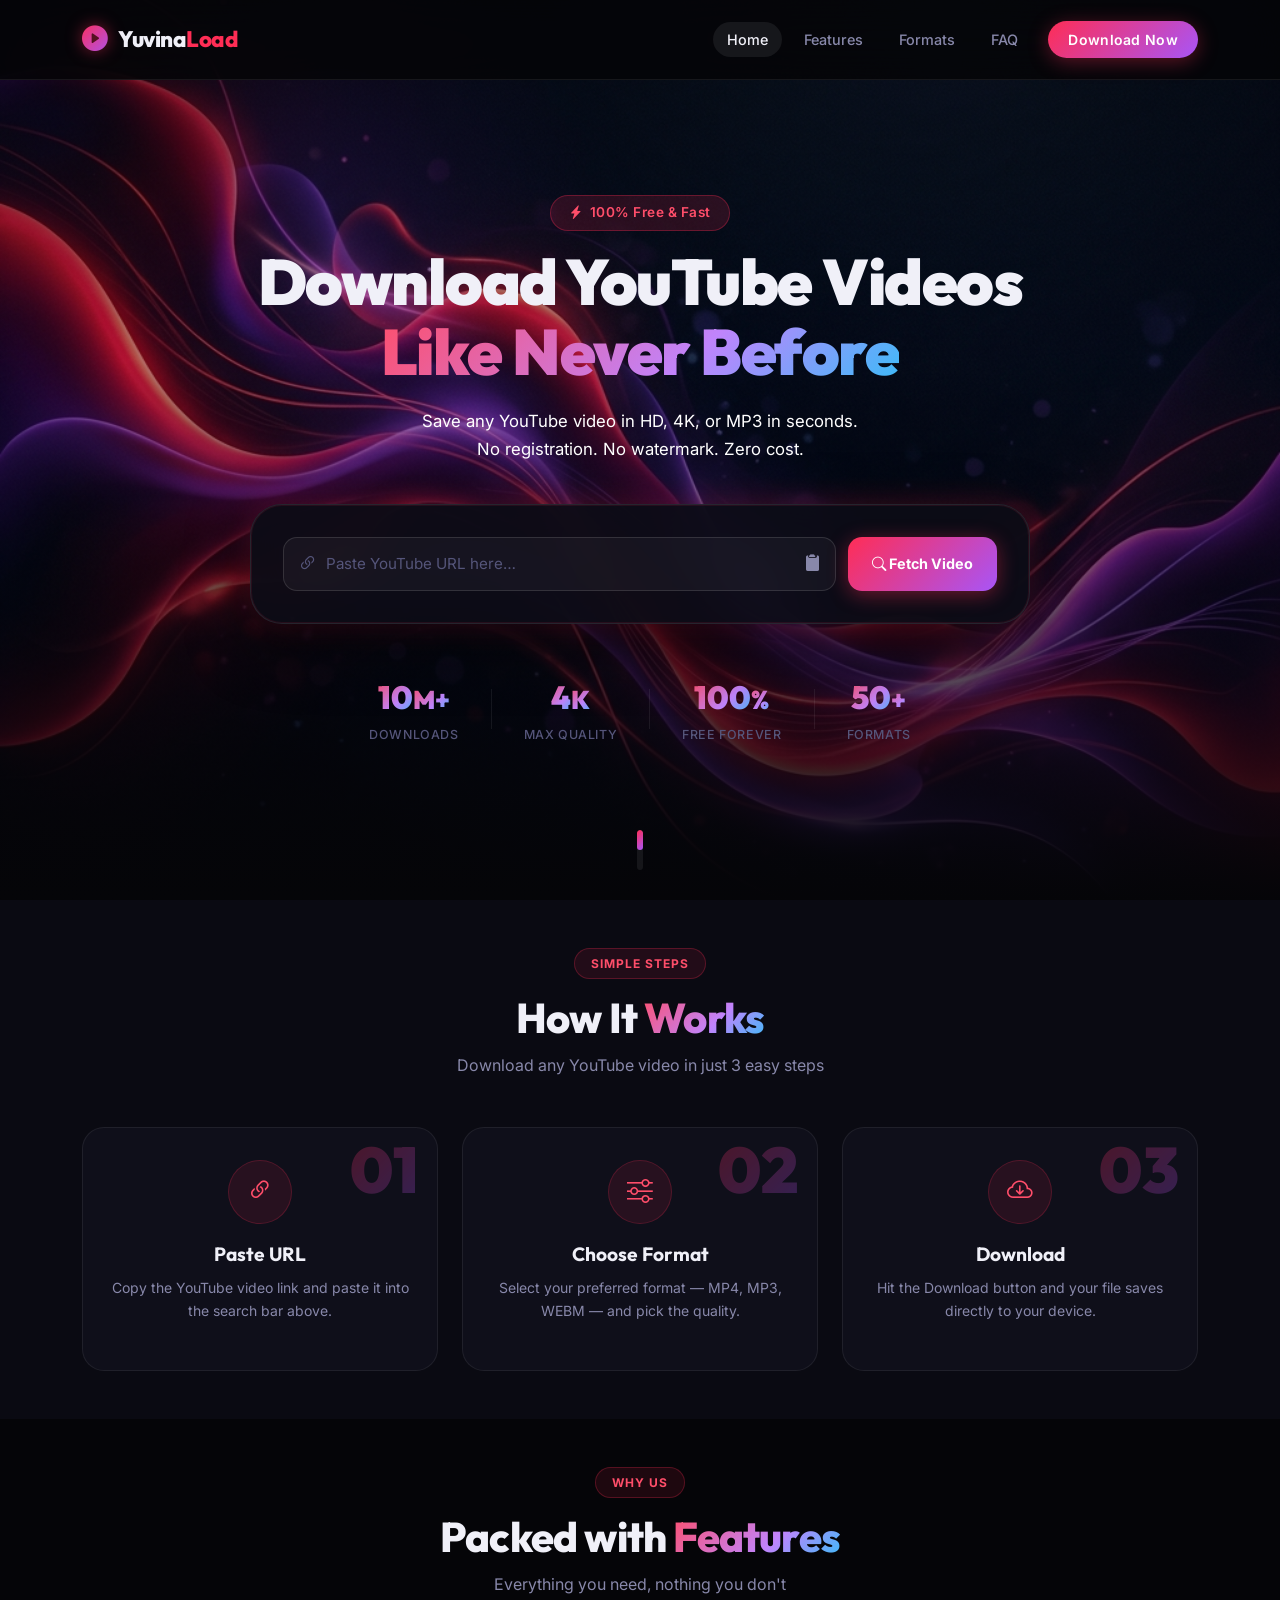
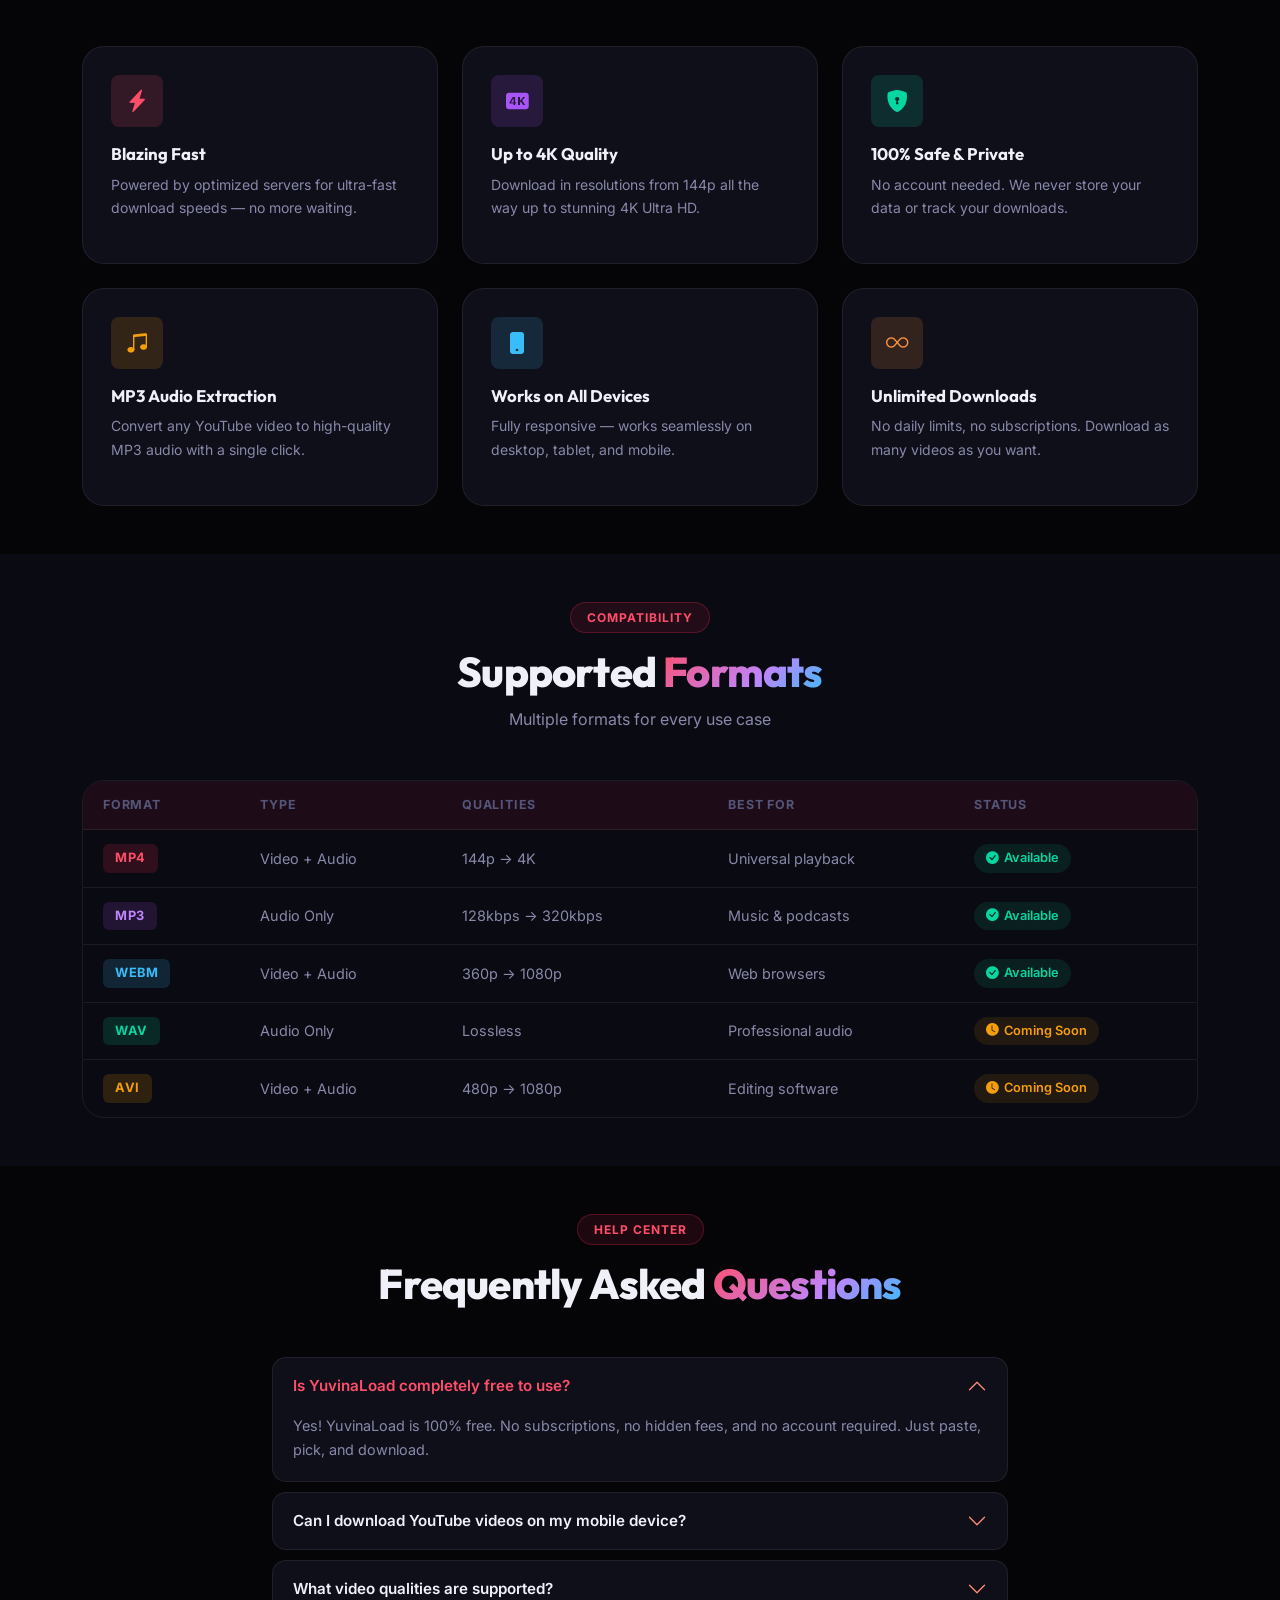
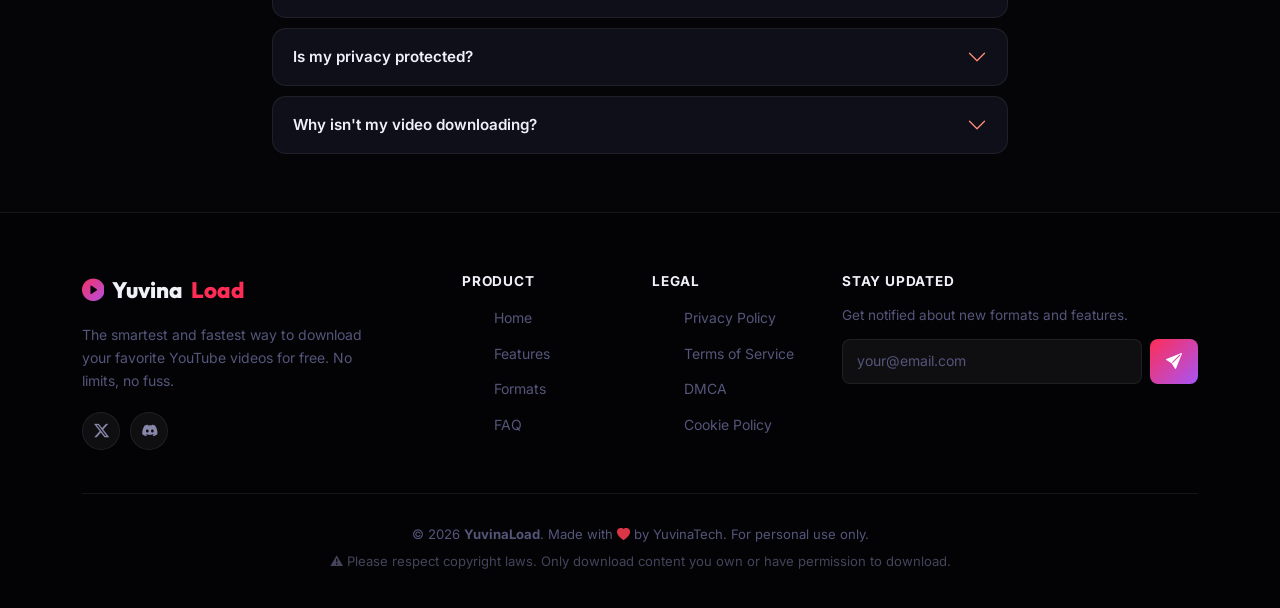
==== index.html @ 26599d26 "adsense addedd" ====
<!DOCTYPE html>
<html lang="en">
<head>
  <meta charset="UTF-8" />
  <meta name="viewport" content="width=device-width, initial-scale=1.0" />
  
  <!-- Primary SEO Meta Tags -->
  <title>YuvinaLoad – Premium YouTube Video Downloader</title>
  <meta name="title" content="YuvinaLoad – Premium YouTube Video Downloader" />
  <meta name="description" content="YuvinaLoad is the fastest and most beautiful YouTube video downloader. Save any YouTube video in full HD, 4K, or extract high-quality MP3 audio for free." />
  <meta name="keywords" content="youtube downloader, download youtube video, youtube to mp4, youtube to mp3, 4k youtube downloader, free video downloader, online video downloader, no watermark, secure video downloader" />
  <meta name="robots" content="index, follow" />
  <meta name="language" content="English" />
  <meta name="author" content="YuvinaTech" />
  
  <!-- Open Graph / Facebook Meta Tags -->
  <meta property="og:type" content="website" />
  <meta property="og:url" content="https://yuvinaload.onrender.com/" />
  <meta property="og:title" content="YuvinaLoad – Premium YouTube Video Downloader" />
  <meta property="og:description" content="Download YouTube videos in HD, 4K, and MP3 for free. Blazing fast, secure, and unlimited downloads." />
  <meta property="og:image" content="https://yuvinaload.onrender.com/assets/hero-bg.png" />
  <meta property="og:site_name" content="YuvinaLoad" />
  
  <!-- Twitter Meta Tags -->
  <meta name="twitter:card" content="summary_large_image" />
  <meta name="twitter:url" content="https://yuvinaload.onrender.com/" />
  <meta name="twitter:title" content="YuvinaLoad – Premium YouTube Video Downloader" />
  <meta name="twitter:description" content="Download YouTube videos in HD, 4K, and MP3 for free. Blazing fast, secure, and unlimited downloads." />
  <meta name="twitter:image" content="https://yuvinaload.onrender.com/assets/hero-bg.png" />

  <!-- Favicon -->
  <link rel="icon" type="image/png" href="assets/favicon.png" />

  <!-- Canonical Link -->
  <link rel="canonical" href="https://yuvinaload.onrender.com/" />

  <!-- Google Fonts -->
  <link rel="preconnect" href="https://fonts.googleapis.com" />
  <link rel="preconnect" href="https://fonts.gstatic.com" crossorigin />
  <link href="https://fonts.googleapis.com/css2?family=Inter:wght@300;400;500;600;700;800;900&family=Outfit:wght@400;600;700;800&display=swap" rel="stylesheet" />

  <!-- Bootstrap 5 -->
  <link rel="stylesheet" href="https://cdn.jsdelivr.net/npm/bootstrap@5.3.3/dist/css/bootstrap.min.css" />

  <!-- Bootstrap Icons -->
  <link rel="stylesheet" href="https://cdn.jsdelivr.net/npm/bootstrap-icons@1.11.3/font/bootstrap-icons.min.css" />

  <!-- Google Adsense -->
  <script async src="https://pagead2.googlesyndication.com/pagead/js/adsbygoogle.js?client=ca-pub-7179341900725050"
     crossorigin="anonymous"></script>

  <!-- Custom CSS -->
  <link rel="stylesheet" href="style.css?v=1.0.1" />
</head>
<body>

  <!-- ═══════════════ NAVBAR ═══════════════ -->
  <nav class="navbar navbar-expand-lg fixed-top glass-nav" id="mainNav">
    <div class="container">
      <a class="navbar-brand brand-logo" href="#">
        <span class="logo-icon"><i class="bi bi-play-circle-fill"></i></span>
        <span class="brand-text">Yuvina<span class="brand-accent">Load</span></span>
      </a>
      <button class="navbar-toggler custom-toggler" type="button" data-bs-toggle="collapse" data-bs-target="#navMenu" aria-label="Toggle navigation">
        <i class="bi bi-list"></i>
      </button>
      <div class="collapse navbar-collapse" id="navMenu">
        <ul class="navbar-nav ms-auto align-items-center gap-2">
          <li class="nav-item"><a class="nav-link nav-pill active" href="#home">Home</a></li>
          <li class="nav-item"><a class="nav-link nav-pill" href="#features">Features</a></li>
          <li class="nav-item"><a class="nav-link nav-pill" href="#formats">Formats</a></li>
          <li class="nav-item"><a class="nav-link nav-pill" href="#faq">FAQ</a></li>
          <li class="nav-item">
            <a class="btn btn-glow-sm ms-2" href="#downloader">Download Now</a>
          </li>
        </ul>
      </div>
    </div>
  </nav>

  <!-- ═══════════════ HERO SECTION ═══════════════ -->
  <section class="hero-section" id="home">
    <div class="hero-particles" id="particles"></div>
    <div class="hero-overlay"></div>

    <div class="container hero-content text-center">
      <div class="hero-badge mb-3">
        <i class="bi bi-lightning-charge-fill"></i> 100% Free &amp; Fast
      </div>

      <h1 class="hero-title">
        Download YouTube Videos<br />
        <span class="gradient-text">Like Never Before</span>
      </h1>
      <p class="hero-subtitle">
        Save any YouTube video in HD, 4K, or MP3 in seconds.<br class="d-none d-md-block"/>
        No registration. No watermark. Zero cost.
      </p>

      <!-- ── DOWNLOADER CARD ── -->
      <div class="downloader-card mx-auto" id="downloader">
        <div class="input-row">
          <div class="url-input-wrapper flex-grow-1">
            <i class="bi bi-link-45deg input-icon"></i>
            <input
              type="text"
              id="videoUrl"
              class="url-input"
              placeholder="Paste YouTube URL here…"
              autocomplete="off"
            />
            <button class="paste-btn" id="pasteBtn" title="Paste from clipboard">
              <i class="bi bi-clipboard2-fill"></i>
            </button>
          </div>
          <button class="btn-fetch" id="fetchBtn">
            <span class="btn-fetch-text"><i class="bi bi-search"></i> Fetch Video</span>
            <span class="btn-fetch-loader d-none"><i class="bi bi-arrow-clockwise spin"></i> Loading…</span>
          </button>
        </div>

        <!-- Error / Status -->
        <div class="status-msg d-none" id="statusMsg"></div>

        <!-- Video Info Preview -->
        <div class="video-preview d-none" id="videoPreview">
          <div class="preview-inner">
            <div class="thumb-wrapper">
              <img id="previewThumb" src="" alt="Video thumbnail" class="preview-thumb" />
              <div class="thumb-overlay">
                <i class="bi bi-play-circle-fill"></i>
              </div>
            </div>
            <div class="preview-meta">
              <span class="preview-badge">YouTube Video</span>
              <h3 class="preview-title" id="previewTitle">Loading title…</h3>
              <div class="preview-details">
                <span><i class="bi bi-person-fill"></i> <span id="previewChannel">—</span></span>
                <span><i class="bi bi-clock-fill"></i> <span id="previewDuration">—</span></span>
                <span><i class="bi bi-eye-fill"></i> <span id="previewViews">—</span></span>
              </div>
            </div>
          </div>

          <!-- Format Selection -->
          <div class="format-section">
            <p class="format-label">Choose Format &amp; Quality</p>
            <div class="format-tabs" id="formatTabs">
              <button class="format-tab active" data-type="mp4">
                <i class="bi bi-camera-video-fill"></i> MP4
              </button>
              <button class="format-tab" data-type="mp3">
                <i class="bi bi-music-note-beamed"></i> MP3
              </button>
              <button class="format-tab" data-type="webm">
                <i class="bi bi-file-earmark-play-fill"></i> WEBM
              </button>
            </div>

            <div class="quality-grid" id="qualityGrid">
              <!-- Populated by JS -->
            </div>

            <button class="btn-download" id="downloadBtn">
              <i class="bi bi-cloud-download-fill"></i>
              <span>Download Now</span>
              <i class="bi bi-arrow-right"></i>
            </button>
          </div>
        </div>
      </div>

      <!-- Stats Row -->
      <div class="hero-stats">
        <div class="stat-item">
          <span class="stat-num" data-target="10">0</span><span class="stat-suffix">M+</span>
          <span class="stat-label">Downloads</span>
        </div>
        <div class="stat-divider"></div>
        <div class="stat-item">
          <span class="stat-num" data-target="4">0</span><span class="stat-suffix">K</span>
          <span class="stat-label">Max Quality</span>
        </div>
        <div class="stat-divider"></div>
        <div class="stat-item">
          <span class="stat-num" data-target="100">0</span><span class="stat-suffix">%</span>
          <span class="stat-label">Free Forever</span>
        </div>
        <div class="stat-divider"></div>
        <div class="stat-item">
          <span class="stat-num" data-target="50">0</span><span class="stat-suffix">+</span>
          <span class="stat-label">Formats</span>
        </div>
      </div>
    </div>

    <!-- Scroll indicator -->
    <div class="scroll-indicator">
      <div class="scroll-dot"></div>
    </div>
  </section>

  <!-- ═══════════════ HOW IT WORKS ═══════════════ -->
  <section class="section-dark py-5" id="how">
    <div class="container">
      <div class="section-header text-center mb-5">
        <span class="section-tag">Simple Steps</span>
        <h2 class="section-title">How It <span class="gradient-text">Works</span></h2>
        <p class="section-subtitle">Download any YouTube video in just 3 easy steps</p>
      </div>
      <div class="row g-4 justify-content-center">
        <div class="col-md-4">
          <div class="step-card" data-step="1">
            <div class="step-number">01</div>
            <div class="step-icon"><i class="bi bi-link-45deg"></i></div>
            <h3 class="step-title">Paste URL</h3>
            <p class="step-desc">Copy the YouTube video link and paste it into the search bar above.</p>
            <div class="step-line"></div>
          </div>
        </div>
        <div class="col-md-4">
          <div class="step-card" data-step="2">
            <div class="step-number">02</div>
            <div class="step-icon"><i class="bi bi-sliders"></i></div>
            <h3 class="step-title">Choose Format</h3>
            <p class="step-desc">Select your preferred format — MP4, MP3, WEBM — and pick the quality.</p>
            <div class="step-line"></div>
          </div>
        </div>
        <div class="col-md-4">
          <div class="step-card" data-step="3">
            <div class="step-number">03</div>
            <div class="step-icon"><i class="bi bi-cloud-arrow-down"></i></div>
            <h3 class="step-title">Download</h3>
            <p class="step-desc">Hit the Download button and your file saves directly to your device.</p>
          </div>
        </div>
      </div>
    </div>
  </section>

  <!-- ═══════════════ FEATURES ═══════════════ -->
  <section class="section-darker py-5" id="features">
    <div class="container">
      <div class="section-header text-center mb-5">
        <span class="section-tag">Why Us</span>
        <h2 class="section-title">Packed with <span class="gradient-text">Features</span></h2>
        <p class="section-subtitle">Everything you need, nothing you don't</p>
      </div>
      <div class="row g-4">
        <div class="col-sm-6 col-lg-4">
          <div class="feature-card">
            <div class="feature-icon-wrap" style="--icon-color: #ff4e6a;">
              <i class="bi bi-lightning-charge-fill"></i>
            </div>
            <h4 class="feature-title">Blazing Fast</h4>
            <p class="feature-desc">Powered by optimized servers for ultra-fast download speeds — no more waiting.</p>
          </div>
        </div>
        <div class="col-sm-6 col-lg-4">
          <div class="feature-card">
            <div class="feature-icon-wrap" style="--icon-color: #a855f7;">
              <i class="bi bi-badge-4k-fill"></i>
            </div>
            <h4 class="feature-title">Up to 4K Quality</h4>
            <p class="feature-desc">Download in resolutions from 144p all the way up to stunning 4K Ultra HD.</p>
          </div>
        </div>
        <div class="col-sm-6 col-lg-4">
          <div class="feature-card">
            <div class="feature-icon-wrap" style="--icon-color: #06d6a0;">
              <i class="bi bi-shield-lock-fill"></i>
            </div>
            <h4 class="feature-title">100% Safe &amp; Private</h4>
            <p class="feature-desc">No account needed. We never store your data or track your downloads.</p>
          </div>
        </div>
        <div class="col-sm-6 col-lg-4">
          <div class="feature-card">
            <div class="feature-icon-wrap" style="--icon-color: #f59e0b;">
              <i class="bi bi-music-note-beamed"></i>
            </div>
            <h4 class="feature-title">MP3 Audio Extraction</h4>
            <p class="feature-desc">Convert any YouTube video to high-quality MP3 audio with a single click.</p>
          </div>
        </div>
        <div class="col-sm-6 col-lg-4">
          <div class="feature-card">
            <div class="feature-icon-wrap" style="--icon-color: #38bdf8;">
              <i class="bi bi-phone-fill"></i>
            </div>
            <h4 class="feature-title">Works on All Devices</h4>
            <p class="feature-desc">Fully responsive — works seamlessly on desktop, tablet, and mobile.</p>
          </div>
        </div>
        <div class="col-sm-6 col-lg-4">
          <div class="feature-card">
            <div class="feature-icon-wrap" style="--icon-color: #fb923c;">
              <i class="bi bi-infinity"></i>
            </div>
            <h4 class="feature-title">Unlimited Downloads</h4>
            <p class="feature-desc">No daily limits, no subscriptions. Download as many videos as you want.</p>
          </div>
        </div>
      </div>
    </div>
  </section>

  <!-- ═══════════════ FORMATS SECTION ═══════════════ -->
  <section class="section-dark py-5" id="formats">
    <div class="container">
      <div class="section-header text-center mb-5">
        <span class="section-tag">Compatibility</span>
        <h2 class="section-title">Supported <span class="gradient-text">Formats</span></h2>
        <p class="section-subtitle">Multiple formats for every use case</p>
      </div>
      <div class="formats-table-wrapper">
        <table class="formats-table">
          <thead>
            <tr>
              <th>Format</th>
              <th>Type</th>
              <th>Qualities</th>
              <th>Best For</th>
              <th>Status</th>
            </tr>
          </thead>
          <tbody>
            <tr>
              <td><span class="fmt-badge fmt-mp4">MP4</span></td>
              <td>Video + Audio</td>
              <td>144p → 4K</td>
              <td>Universal playback</td>
              <td><span class="status-badge available"><i class="bi bi-check-circle-fill"></i> Available</span></td>
            </tr>
            <tr>
              <td><span class="fmt-badge fmt-mp3">MP3</span></td>
              <td>Audio Only</td>
              <td>128kbps → 320kbps</td>
              <td>Music &amp; podcasts</td>
              <td><span class="status-badge available"><i class="bi bi-check-circle-fill"></i> Available</span></td>
            </tr>
            <tr>
              <td><span class="fmt-badge fmt-webm">WEBM</span></td>
              <td>Video + Audio</td>
              <td>360p → 1080p</td>
              <td>Web browsers</td>
              <td><span class="status-badge available"><i class="bi bi-check-circle-fill"></i> Available</span></td>
            </tr>
            <tr>
              <td><span class="fmt-badge fmt-wav">WAV</span></td>
              <td>Audio Only</td>
              <td>Lossless</td>
              <td>Professional audio</td>
              <td><span class="status-badge coming"><i class="bi bi-clock-fill"></i> Coming Soon</span></td>
            </tr>
            <tr>
              <td><span class="fmt-badge fmt-avi">AVI</span></td>
              <td>Video + Audio</td>
              <td>480p → 1080p</td>
              <td>Editing software</td>
              <td><span class="status-badge coming"><i class="bi bi-clock-fill"></i> Coming Soon</span></td>
            </tr>
          </tbody>
        </table>
      </div>
    </div>
  </section>

  <!-- ═══════════════ FAQ ═══════════════ -->
  <section class="section-darker py-5" id="faq">
    <div class="container">
      <div class="section-header text-center mb-5">
        <span class="section-tag">Help Center</span>
        <h2 class="section-title">Frequently Asked <span class="gradient-text">Questions</span></h2>
      </div>
      <div class="row justify-content-center">
        <div class="col-lg-8">
          <div class="accordion custom-accordion" id="faqAccordion">

            <div class="accordion-item custom-acc-item">
              <h2 class="accordion-header">
                <button class="accordion-button custom-acc-btn" type="button" data-bs-toggle="collapse" data-bs-target="#faq1">
                  Is YuvinaLoad completely free to use?
                </button>
              </h2>
              <div id="faq1" class="accordion-collapse collapse show" data-bs-parent="#faqAccordion">
                <div class="accordion-body custom-acc-body">
                  Yes! YuvinaLoad is 100% free. No subscriptions, no hidden fees, and no account required. Just paste, pick, and download.
                </div>
              </div>
            </div>

            <div class="accordion-item custom-acc-item">
              <h2 class="accordion-header">
                <button class="accordion-button custom-acc-btn collapsed" type="button" data-bs-toggle="collapse" data-bs-target="#faq2">
                  Can I download YouTube videos on my mobile device?
                </button>
              </h2>
              <div id="faq2" class="accordion-collapse collapse" data-bs-parent="#faqAccordion">
                <div class="accordion-body custom-acc-body">
                  Absolutely! YuvinaLoad is fully responsive and works on all smartphones, tablets, and desktop computers across all modern browsers.
                </div>
              </div>
            </div>

            <div class="accordion-item custom-acc-item">
              <h2 class="accordion-header">
                <button class="accordion-button custom-acc-btn collapsed" type="button" data-bs-toggle="collapse" data-bs-target="#faq3">
                  What video qualities are supported?
                </button>
              </h2>
              <div id="faq3" class="accordion-collapse collapse" data-bs-parent="#faqAccordion">
                <div class="accordion-body custom-acc-body">
                  We support a wide range of qualities from 144p up to 4K Ultra HD (2160p) for MP4 format, depending on the original video's available quality.
                </div>
              </div>
            </div>

            <div class="accordion-item custom-acc-item">
              <h2 class="accordion-header">
                <button class="accordion-button custom-acc-btn collapsed" type="button" data-bs-toggle="collapse" data-bs-target="#faq4">
                  Is my privacy protected?
                </button>
              </h2>
              <div id="faq4" class="accordion-collapse collapse" data-bs-parent="#faqAccordion">
                <div class="accordion-body custom-acc-body">
                  We take privacy seriously. We do not store, log, or share your URLs or download history. Every session is completely private.
                </div>
              </div>
            </div>

            <div class="accordion-item custom-acc-item">
              <h2 class="accordion-header">
                <button class="accordion-button custom-acc-btn collapsed" type="button" data-bs-toggle="collapse" data-bs-target="#faq5">
                  Why isn't my video downloading?
                </button>
              </h2>
              <div id="faq5" class="accordion-collapse collapse" data-bs-parent="#faqAccordion">
                <div class="accordion-body custom-acc-body">
                  Make sure the URL is a valid YouTube link (youtube.com or youtu.be). Age-restricted or private videos may not be downloadable. Try again or use a different video.
                </div>
              </div>
            </div>

          </div>
        </div>
      </div>
    </div>
  </section>

  <!-- ═══════════════ FOOTER ═══════════════ -->
  <footer class="site-footer">
    <div class="container">
      <div class="footer-top">
        <div class="row g-4">
          <div class="col-lg-4">
            <a class="footer-brand" href="#">
              <i class="bi bi-play-circle-fill"></i> Yuvina<span>Load</span>
            </a>
            <p class="footer-about">The smartest and fastest way to download your favorite YouTube videos for free. No limits, no fuss.</p>
            <div class="footer-socials">
              <a href="https://www.x.com/yuvinatech" class="social-btn" aria-label="Twitter"><i class="bi bi-twitter-x"></i></a>
              <a href="#" class="social-btn" aria-label="Discord"><i class="bi bi-discord"></i></a>
            </div>
          </div>
          <div class="col-lg-2 col-6">
            <h5 class="footer-heading">Product</h5>
            <ul class="footer-links">
              <li><a href="#home">Home</a></li>
              <li><a href="#features">Features</a></li>
              <li><a href="#formats">Formats</a></li>
              <li><a href="#faq">FAQ</a></li>
            </ul>
          </div>
          <div class="col-lg-2 col-6">
            <h5 class="footer-heading">Legal</h5>
            <ul class="footer-links">
              <li><a href="legal/privacy.html">Privacy Policy</a></li>
              <li><a href="legal/terms.html">Terms of Service</a></li>
              <li><a href="legal/dmca.html">DMCA</a></li>
              <li><a href="legal/cookies.html">Cookie Policy</a></li>
            </ul>
          </div>
          <div class="col-lg-4">
            <h5 class="footer-heading">Stay Updated</h5>
            <p class="footer-newsletter-text">Get notified about new formats and features.</p>
            <div class="newsletter-form">
              <input type="email" class="newsletter-input" placeholder="your@email.com" />
              <button class="newsletter-btn"><i class="bi bi-send-fill"></i></button>
            </div>
          </div>
        </div>
      </div>
      <div class="footer-bottom">
        <p>© 2026 <strong>YuvinaLoad</strong>. Made with <i class="bi bi-heart-fill text-danger"></i> by YuvinaTech. For personal use only.</p>
        <p class="footer-disclaimer">⚠️ Please respect copyright laws. Only download content you own or have permission to download.</p>
      </div>
    </div>
  </footer>

  <!-- Toast Notification -->
  <div class="toast-container position-fixed bottom-0 end-0 p-3" style="z-index: 9999;">
    <div id="liveToast" class="toast custom-toast" role="alert" aria-live="assertive" aria-atomic="true">
      <div class="toast-body" id="toastBody">
        <i class="bi bi-info-circle-fill me-2"></i> Notification
      </div>
    </div>
  </div>

  <!-- Download Progress Modal -->
  <div class="modal fade" id="downloadModal" tabindex="-1" aria-labelledby="downloadModalLabel" aria-hidden="true" data-bs-backdrop="static" data-bs-keyboard="false">
    <div class="modal-dialog modal-dialog-centered">
      <div class="modal-content custom-modal">
        <div class="modal-body text-center p-4">
          <div class="dl-animation mb-3" id="dlModalIconContainer">
            <div class="dl-ring" id="dlModalRing"></div>
            <i class="bi bi-cloud-arrow-down-fill dl-icon" id="dlModalIcon"></i>
          </div>
          <h5 class="dl-modal-title" id="dlModalTitle">Preparing Download…</h5>
          <p class="dl-modal-sub text-truncate" id="dlModalSub">Fetching the best stream for you</p>
          <div class="dl-progress-bar">
            <div class="dl-progress-fill" id="dlProgressFill"></div>
          </div>
          <div class="d-flex justify-content-between px-1">
            <small class="dl-progress-text" id="dlProgressText">0%</small>
            <div class="text-white d-none" id="dlDetails" style="font-size: 0.78rem; display: flex; gap: 12px;">
              <span id="dlSpeed"><i class="bi bi-speedometer2 me-1"></i> --</span>
              <span id="dlETA"><i class="bi bi-hourglass-split me-1"></i> --</span>
            </div>
          </div>
          <div class="mt-3 d-none" id="dlModalAction">
            <button class="btn btn-outline-light btn-sm px-4" data-bs-dismiss="modal" style="border-radius: var(--radius-sm); font-size: 0.85rem;">Close</button>
          </div>
        </div>
      </div>
    </div>
  </div>

  <!-- Bootstrap JS -->
  <script src="https://cdn.jsdelivr.net/npm/bootstrap@5.3.3/dist/js/bootstrap.bundle.min.js"></script>
  <!-- Custom JS -->
  <script src="script.js?v=1.0.1"></script>
</body>
</html>
---- style.css ----
/* ══════════════════════════════════════════════
   YuvinaLoad – YouTube Downloader Stylesheet
   ══════════════════════════════════════════════ */

/* ── CSS Custom Properties ── */
:root {
  --bg-darkest: #050508;
  --bg-dark:    #0a0a12;
  --bg-card:    #0f0f1a;
  --bg-glass:   rgba(15, 15, 26, 0.7);
  --border:     rgba(255,255,255,0.07);
  --border-glow: rgba(255,60,100,0.3);

  --red:        #ff2d55;
  --red-light:  #ff4e6a;
  --purple:     #a855f7;
  --blue:       #38bdf8;
  --green:      #06d6a0;
  --amber:      #f59e0b;

  --grad-primary: linear-gradient(135deg, #ff2d55 0%, #a855f7 100%);
  --grad-text:    linear-gradient(135deg, #ff4e6a 0%, #c084fc 60%, #38bdf8 100%);

  --text-primary:   #f0f0f8;
  --text-secondary: #8888aa;
  --text-muted:     #55557a;

  --ff-body:    'Inter', sans-serif;
  --ff-heading: 'Outfit', sans-serif;

  --radius-sm:  8px;
  --radius-md:  14px;
  --radius-lg:  22px;
  --radius-xl:  32px;

  --shadow-glow-red:    0 0 30px rgba(255,45,85,0.25);
  --shadow-glow-purple: 0 0 30px rgba(168,85,247,0.25);
  --shadow-card:        0 8px 32px rgba(0,0,0,0.5);
}

/* ── Reset & Base ── */
*, *::before, *::after { box-sizing: border-box; margin: 0; padding: 0; }

html {
  scroll-behavior: smooth;
  scroll-padding-top: 80px;
}

body {
  font-family: var(--ff-body);
  background: var(--bg-darkest);
  color: var(--text-primary);
  min-height: 100vh;
  overflow-x: hidden;
  line-height: 1.6;
}

/* ── Scrollbar ── */
::-webkit-scrollbar { width: 6px; }
::-webkit-scrollbar-track { background: var(--bg-dark); }
::-webkit-scrollbar-thumb { background: var(--red); border-radius: 3px; }

/* ══════════════════════════════
   NAVBAR
══════════════════════════════ */
.glass-nav {
  background: rgba(5,5,8,0.85);
  backdrop-filter: blur(20px);
  -webkit-backdrop-filter: blur(20px);
  border-bottom: 1px solid var(--border);
  padding: 14px 0;
  transition: all 0.3s ease;
}

.glass-nav.scrolled {
  background: rgba(5,5,8,0.97);
  padding: 10px 0;
  box-shadow: 0 4px 30px rgba(0,0,0,0.4);
}

.brand-logo {
  display: flex;
  align-items: center;
  gap: 10px;
  text-decoration: none;
}

.logo-icon {
  font-size: 1.6rem;
  background: var(--grad-primary);
  -webkit-background-clip: text;
  -webkit-text-fill-color: transparent;
  background-clip: text;
  filter: drop-shadow(0 0 8px rgba(255,45,85,0.5));
  animation: logo-pulse 3s ease-in-out infinite;
}

@keyframes logo-pulse {
  0%, 100% { filter: drop-shadow(0 0 8px rgba(255,45,85,0.5)); }
  50%       { filter: drop-shadow(0 0 16px rgba(168,85,247,0.7)); }
}

.brand-text {
  font-family: var(--ff-heading);
  font-size: 1.4rem;
  font-weight: 800;
  color: var(--text-primary);
  letter-spacing: -0.5px;
}

.brand-accent { color: var(--red); }

.nav-pill {
  color: var(--text-secondary) !important;
  font-size: 0.9rem;
  font-weight: 500;
  padding: 6px 14px !important;
  border-radius: 99px !important;
  transition: all 0.25s ease;
}

.nav-pill:hover, .nav-pill.active {
  color: var(--text-primary) !important;
  background: rgba(255,255,255,0.07) !important;
}

.btn-glow-sm {
  background: var(--grad-primary);
  color: white !important;
  border: none;
  padding: 8px 20px;
  border-radius: 99px;
  font-size: 0.875rem;
  font-weight: 600;
  letter-spacing: 0.3px;
  transition: all 0.3s ease;
  box-shadow: 0 4px 20px rgba(255,45,85,0.35);
  text-decoration: none;
}

.btn-glow-sm:hover {
  transform: translateY(-2px);
  box-shadow: 0 8px 28px rgba(255,45,85,0.5);
}

.custom-toggler {
  border: 1px solid var(--border);
  background: rgba(255,255,255,0.05);
  color: var(--text-primary);
  border-radius: var(--radius-sm);
  font-size: 1.3rem;
  padding: 4px 10px;
}

/* ══════════════════════════════
   HERO
══════════════════════════════ */
.hero-section {
  position: relative;
  min-height: 100vh;
  display: flex;
  align-items: center;
  padding: 100px 0 60px;
  overflow: hidden;
  background: url('assets/hero-bg.png') center center / cover no-repeat;
}

.hero-overlay {
  position: absolute;
  inset: 0;
  background: linear-gradient(
    to bottom,
    rgba(5,5,8,0.55) 0%,
    rgba(5,5,8,0.3) 40%,
    rgba(5,5,8,0.7) 80%,
    rgba(5,5,8,1) 100%
  );
  z-index: 1;
}

.hero-particles {
  position: absolute;
  inset: 0;
  z-index: 2;
  pointer-events: none;
}

.hero-content {
  position: relative;
  z-index: 3;
}

/* Hero Badge */
.hero-badge {
  display: inline-flex;
  align-items: center;
  gap: 6px;
  background: rgba(255,45,85,0.15);
  border: 1px solid rgba(255,45,85,0.3);
  color: var(--red-light);
  padding: 6px 18px;
  border-radius: 99px;
  font-size: 0.85rem;
  font-weight: 600;
  letter-spacing: 0.5px;
  animation: badge-glow 3s ease-in-out infinite;
}

@keyframes badge-glow {
  0%, 100% { box-shadow: 0 0 10px rgba(255,45,85,0.2); }
  50%       { box-shadow: 0 0 20px rgba(255,45,85,0.4); }
}

/* Hero Titles */
.hero-title {
  font-family: var(--ff-heading);
  font-size: clamp(2.2rem, 5vw, 4rem);
  font-weight: 900;
  line-height: 1.1;
  letter-spacing: -1.5px;
  color: var(--text-primary);
  margin-bottom: 1.2rem;
}

.gradient-text {
  background: var(--grad-text);
  -webkit-background-clip: text;
  -webkit-text-fill-color: transparent;
  background-clip: text;
}

.hero-subtitle {
  font-size: 1.05rem;
  color: rgb(255, 255, 255);
  max-width: 540px;
  margin: 0 auto 2.5rem;
  line-height: 1.7;
}

/* ── Downloader Card ── */
.downloader-card {
  background: rgba(12, 12, 22, 0.92);
  border: 1px solid rgba(255,255,255,0.1);
  border-radius: var(--radius-xl);
  padding: 2rem;
  max-width: 780px;
  box-shadow:
    0 20px 60px rgba(0,0,0,0.6),
    0 0 0 1px rgba(255,45,85,0.1) inset,
    var(--shadow-glow-red);
  backdrop-filter: blur(20px);
  -webkit-backdrop-filter: blur(20px);
  animation: card-float 6s ease-in-out infinite;
}

@keyframes card-float {
  0%, 100% { transform: translateY(0); }
  50%       { transform: translateY(-8px); }
}

/* Input row */
.input-row {
  display: flex;
  gap: 12px;
  align-items: stretch;
}

.url-input-wrapper {
  position: relative;
  display: flex;
  align-items: center;
  background: rgba(255,255,255,0.04);
  border: 1px solid rgba(255,255,255,0.12);
  border-radius: var(--radius-md);
  transition: all 0.3s ease;
  overflow: hidden;
}

.url-input-wrapper:focus-within {
  border-color: rgba(255,45,85,0.5);
  box-shadow: 0 0 0 3px rgba(255,45,85,0.12);
  background: rgba(255,255,255,0.06);
}

.input-icon {
  position: absolute;
  left: 14px;
  color: var(--text-muted);
  font-size: 1.2rem;
  pointer-events: none;
}

.url-input {
  flex: 1;
  background: transparent;
  border: none;
  outline: none;
  color: var(--text-primary);
  font-size: 0.95rem;
  padding: 14px 50px 14px 42px;
  font-family: var(--ff-body);
  width: 100%;
}

.url-input::placeholder { color: var(--text-muted); }

.paste-btn {
  background: transparent;
  border: none;
  color: var(--text-secondary);
  padding: 0 14px;
  cursor: pointer;
  font-size: 1.05rem;
  transition: color 0.2s;
}

.paste-btn:hover { color: var(--red); }

.btn-fetch {
  background: var(--grad-primary);
  border: none;
  color: white;
  font-weight: 700;
  font-size: 0.9rem;
  padding: 0 24px;
  border-radius: var(--radius-md);
  cursor: pointer;
  white-space: nowrap;
  transition: all 0.3s ease;
  box-shadow: 0 4px 20px rgba(255,45,85,0.4);
  min-width: 140px;
  display: flex;
  align-items: center;
  justify-content: center;
  gap: 6px;
}

.btn-fetch:hover {
  transform: translateY(-2px);
  box-shadow: 0 8px 30px rgba(255,45,85,0.55);
}

.btn-fetch:active { transform: translateY(0); }

/* Status message */
.status-msg {
  margin-top: 14px;
  padding: 10px 16px;
  border-radius: var(--radius-sm);
  font-size: 0.875rem;
  font-weight: 500;
}

.status-msg.error {
  background: rgba(255,45,85,0.1);
  border: 1px solid rgba(255,45,85,0.3);
  color: #ff7a90;
}

.status-msg.success {
  background: rgba(6,214,160,0.1);
  border: 1px solid rgba(6,214,160,0.3);
  color: var(--green);
}

/* Video Preview */
.video-preview {
  margin-top: 20px;
  animation: fade-up 0.4s ease;
}

@keyframes fade-up {
  from { opacity: 0; transform: translateY(16px); }
  to   { opacity: 1; transform: translateY(0); }
}

.preview-inner {
  display: flex;
  gap: 16px;
  align-items: flex-start;
  margin-bottom: 20px;
}

.thumb-wrapper {
  position: relative;
  flex-shrink: 0;
  border-radius: var(--radius-md);
  overflow: hidden;
  width: 160px;
  height: 90px;
  box-shadow: 0 4px 20px rgba(0,0,0,0.5);
}

.preview-thumb {
  width: 100%;
  height: 100%;
  object-fit: cover;
  display: block;
}

.thumb-overlay {
  position: absolute;
  inset: 0;
  background: rgba(0,0,0,0.35);
  display: flex;
  align-items: center;
  justify-content: center;
  opacity: 0;
  transition: opacity 0.3s;
}

.thumb-wrapper:hover .thumb-overlay { opacity: 1; }

.thumb-overlay i {
  font-size: 2rem;
  color: white;
  filter: drop-shadow(0 0 8px rgba(255,255,255,0.5));
}

.preview-meta { flex: 1; text-align: left; }

.preview-badge {
  display: inline-block;
  background: rgba(255,45,85,0.15);
  color: var(--red-light);
  font-size: 0.72rem;
  font-weight: 700;
  text-transform: uppercase;
  letter-spacing: 0.8px;
  padding: 3px 10px;
  border-radius: 99px;
  margin-bottom: 8px;
}

.preview-title {
  font-size: 0.95rem;
  font-weight: 700;
  line-height: 1.4;
  margin-bottom: 10px;
  display: -webkit-box;
  -webkit-line-clamp: 2;
  -webkit-box-orient: vertical;
  overflow: hidden;
}

.preview-details {
  display: flex;
  gap: 14px;
  flex-wrap: wrap;
  font-size: 0.78rem;
  color: var(--text-secondary);
}

.preview-details span {
  display: flex;
  align-items: center;
  gap: 5px;
}

/* Format Tabs */
.format-section { border-top: 1px solid var(--border); padding-top: 18px; }

.format-label {
  font-size: 0.8rem;
  font-weight: 600;
  text-transform: uppercase;
  letter-spacing: 0.8px;
  color: var(--text-secondary);
  margin-bottom: 12px;
}

.format-tabs {
  display: flex;
  gap: 8px;
  margin-bottom: 16px;
}

.format-tab {
  display: flex;
  align-items: center;
  gap: 6px;
  background: rgba(255,255,255,0.04);
  border: 1px solid rgba(255,255,255,0.1);
  color: var(--text-secondary);
  padding: 8px 18px;
  border-radius: var(--radius-sm);
  font-size: 0.875rem;
  font-weight: 600;
  cursor: pointer;
  transition: all 0.25s ease;
}

.format-tab:hover {
  border-color: rgba(255,45,85,0.4);
  color: var(--text-primary);
}

.format-tab.active {
  background: rgba(255,45,85,0.15);
  border-color: rgba(255,45,85,0.5);
  color: var(--red-light);
  box-shadow: 0 0 12px rgba(255,45,85,0.2);
}

/* Quality Grid */
.quality-grid {
  display: flex;
  gap: 8px;
  flex-wrap: wrap;
  margin-bottom: 20px;
}

.quality-btn {
  background: rgba(255,255,255,0.04);
  border: 1px solid rgba(255,255,255,0.1);
  color: var(--text-secondary);
  padding: 6px 14px;
  border-radius: 99px;
  font-size: 0.8rem;
  font-weight: 600;
  cursor: pointer;
  transition: all 0.2s ease;
}

.quality-btn:hover {
  border-color: rgba(168,85,247,0.4);
  color: var(--text-primary);
}

.quality-btn.selected {
  background: rgba(168,85,247,0.15);
  border-color: rgba(168,85,247,0.5);
  color: #c084fc;
  box-shadow: 0 0 10px rgba(168,85,247,0.2);
}

.quality-btn.best::after {
  content: ' ★';
  color: var(--amber);
}

/* Download Button */
.btn-download {
  width: 100%;
  background: var(--grad-primary);
  border: none;
  color: white;
  font-family: var(--ff-heading);
  font-size: 1rem;
  font-weight: 700;
  padding: 14px 30px;
  border-radius: var(--radius-md);
  cursor: pointer;
  display: flex;
  align-items: center;
  justify-content: center;
  gap: 10px;
  transition: all 0.3s ease;
  box-shadow: 0 6px 24px rgba(255,45,85,0.4);
  letter-spacing: 0.3px;
  position: relative;
  overflow: hidden;
}

.btn-download::before {
  content: '';
  position: absolute;
  top: 0; left: -100%;
  width: 60%;
  height: 100%;
  background: linear-gradient(90deg, transparent, rgba(255,255,255,0.15), transparent);
  transform: skewX(-25deg);
  animation: shimmer 2.5s infinite;
}

@keyframes shimmer {
  0%   { left: -100%; }
  100% { left: 150%; }
}

.btn-download:hover {
  transform: translateY(-3px);
  box-shadow: 0 12px 36px rgba(255,45,85,0.55);
}

.btn-download:active { transform: translateY(0); }

/* Stats */
.hero-stats {
  display: flex;
  align-items: center;
  justify-content: center;
  gap: 0;
  margin-top: 3rem;
  flex-wrap: wrap;
  gap: 20px;
}

.stat-item {
  text-align: center;
  padding: 0 24px;
}

.stat-num {
  font-family: var(--ff-heading);
  font-size: 2rem;
  font-weight: 900;
  background: var(--grad-text);
  -webkit-background-clip: text;
  -webkit-text-fill-color: transparent;
  background-clip: text;
}

.stat-suffix {
  font-family: var(--ff-heading);
  font-size: 1.6rem;
  font-weight: 900;
  background: var(--grad-text);
  -webkit-background-clip: text;
  -webkit-text-fill-color: transparent;
  background-clip: text;
}

.stat-label {
  display: block;
  font-size: 0.78rem;
  color: var(--text-muted);
  font-weight: 500;
  text-transform: uppercase;
  letter-spacing: 0.6px;
  margin-top: 2px;
}

.stat-divider {
  width: 1px;
  height: 40px;
  background: var(--border);
  display: none;
}

@media (min-width: 768px) {
  .stat-divider { display: block; }
  .hero-stats { gap: 0; }
  .stat-item { padding: 0 32px; }
}

/* Scroll indicator */
.scroll-indicator {
  position: absolute;
  bottom: 30px;
  left: 50%;
  transform: translateX(-50%);
  z-index: 3;
}

.scroll-dot {
  width: 6px;
  height: 40px;
  border-radius: 3px;
  background: var(--border);
  position: relative;
  overflow: hidden;
}

.scroll-dot::after {
  content: '';
  position: absolute;
  top: 0; left: 0;
  width: 100%;
  height: 50%;
  background: var(--grad-primary);
  border-radius: 3px;
  animation: scroll-anim 2s ease-in-out infinite;
}

@keyframes scroll-anim {
  0%   { top: -50%; }
  100% { top: 100%; }
}

/* ══════════════════════════════
   SECTIONS
══════════════════════════════ */
.section-dark    { background: var(--bg-dark); }
.section-darker  { background: var(--bg-darkest); }

.section-tag {
  display: inline-block;
  background: rgba(255,45,85,0.1);
  border: 1px solid rgba(255,45,85,0.25);
  color: var(--red-light);
  font-size: 0.75rem;
  font-weight: 700;
  text-transform: uppercase;
  letter-spacing: 1px;
  padding: 5px 16px;
  border-radius: 99px;
  margin-bottom: 14px;
}

.section-title {
  font-family: var(--ff-heading);
  font-size: clamp(1.8rem, 4vw, 2.6rem);
  font-weight: 800;
  letter-spacing: -0.8px;
  margin-bottom: 10px;
}

.section-subtitle {
  color: var(--text-secondary);
  font-size: 1rem;
  max-width: 480px;
  margin: 0 auto;
}

/* ── Steps ── */
.step-card {
  background: var(--bg-card);
  border: 1px solid var(--border);
  border-radius: var(--radius-lg);
  padding: 2rem 1.5rem;
  text-align: center;
  position: relative;
  transition: all 0.35s ease;
  height: 100%;
}

.step-card:hover {
  border-color: rgba(255,45,85,0.3);
  transform: translateY(-6px);
  box-shadow: 0 16px 40px rgba(0,0,0,0.4), var(--shadow-glow-red);
}

.step-number {
  font-family: var(--ff-heading);
  font-size: 4rem;
  font-weight: 900;
  background: var(--grad-primary);
  -webkit-background-clip: text;
  -webkit-text-fill-color: transparent;
  background-clip: text;
  opacity: 0.25;
  position: absolute;
  top: 10px;
  right: 18px;
  line-height: 1;
}

.step-icon {
  width: 64px;
  height: 64px;
  border-radius: 50%;
  background: rgba(255,45,85,0.1);
  border: 1px solid rgba(255,45,85,0.2);
  display: flex;
  align-items: center;
  justify-content: center;
  font-size: 1.6rem;
  color: var(--red-light);
  margin: 0 auto 1.2rem;
  transition: all 0.3s ease;
}

.step-card:hover .step-icon {
  background: rgba(255,45,85,0.2);
  box-shadow: 0 0 20px rgba(255,45,85,0.3);
  transform: scale(1.1);
}

.step-title {
  font-family: var(--ff-heading);
  font-size: 1.2rem;
  font-weight: 700;
  margin-bottom: 10px;
}

.step-desc {
  font-size: 0.875rem;
  color: var(--text-secondary);
  line-height: 1.65;
}

.step-line {
  display: none;
}

/* ── Features ── */
.feature-card {
  background: var(--bg-card);
  border: 1px solid var(--border);
  border-radius: var(--radius-lg);
  padding: 1.75rem;
  height: 100%;
  transition: all 0.35s ease;
  position: relative;
  overflow: hidden;
}

.feature-card::before {
  content: '';
  position: absolute;
  top: 0; left: 0;
  right: 0; height: 2px;
  background: var(--grad-primary);
  opacity: 0;
  transition: opacity 0.3s;
}

.feature-card:hover {
  border-color: rgba(255,255,255,0.12);
  transform: translateY(-6px);
  box-shadow: var(--shadow-card);
}

.feature-card:hover::before { opacity: 1; }

.feature-icon-wrap {
  width: 52px;
  height: 52px;
  border-radius: var(--radius-sm);
  background: rgba(from var(--icon-color) r g b / 0.12);
  background: color-mix(in srgb, var(--icon-color) 15%, transparent);
  display: flex;
  align-items: center;
  justify-content: center;
  font-size: 1.4rem;
  color: var(--icon-color);
  margin-bottom: 1.1rem;
  transition: all 0.3s ease;
}

.feature-card:hover .feature-icon-wrap {
  transform: scale(1.1) rotate(-5deg);
  box-shadow: 0 0 16px var(--icon-color);
}

.feature-title {
  font-family: var(--ff-heading);
  font-size: 1.05rem;
  font-weight: 700;
  margin-bottom: 8px;
}

.feature-desc {
  font-size: 0.875rem;
  color: var(--text-secondary);
  line-height: 1.65;
}

/* ── Formats Table ── */
.formats-table-wrapper {
  overflow-x: auto;
  border-radius: var(--radius-lg);
  border: 1px solid var(--border);
}

.formats-table {
  width: 100%;
  border-collapse: collapse;
}

.formats-table thead tr {
  background: rgba(255,45,85,0.08);
}

.formats-table th {
  padding: 14px 20px;
  font-size: 0.78rem;
  font-weight: 700;
  text-transform: uppercase;
  letter-spacing: 0.8px;
  color: var(--text-muted);
  border-bottom: 1px solid var(--border);
  text-align: left;
}

.formats-table td {
  padding: 14px 20px;
  font-size: 0.9rem;
  color: var(--text-secondary);
  border-bottom: 1px solid var(--border);
}

.formats-table tbody tr:last-child td { border-bottom: none; }

.formats-table tbody tr {
  transition: background 0.2s;
}

.formats-table tbody tr:hover {
  background: rgba(255,255,255,0.03);
}

.fmt-badge {
  display: inline-block;
  padding: 4px 12px;
  border-radius: 6px;
  font-size: 0.8rem;
  font-weight: 700;
  letter-spacing: 0.5px;
}

.fmt-mp4  { background: rgba(255,45,85,0.15);  color: var(--red-light); }
.fmt-mp3  { background: rgba(168,85,247,0.15); color: #c084fc; }
.fmt-webm { background: rgba(56,189,248,0.15); color: var(--blue); }
.fmt-wav  { background: rgba(6,214,160,0.15);  color: var(--green); }
.fmt-avi  { background: rgba(245,158,11,0.15); color: var(--amber); }

.status-badge {
  display: inline-flex;
  align-items: center;
  gap: 5px;
  font-size: 0.8rem;
  font-weight: 600;
  padding: 4px 12px;
  border-radius: 99px;
}

.status-badge.available {
  background: rgba(6,214,160,0.1);
  color: var(--green);
}

.status-badge.coming {
  background: rgba(245,158,11,0.1);
  color: var(--amber);
}

/* ── FAQ / Accordion ── */
.custom-acc-item {
  background: var(--bg-card) !important;
  border: 1px solid var(--border) !important;
  border-radius: var(--radius-md) !important;
  margin-bottom: 10px !important;
  overflow: hidden;
}

.custom-acc-btn {
  background: transparent !important;
  color: var(--text-primary) !important;
  font-weight: 600 !important;
  font-size: 0.95rem !important;
  padding: 18px 20px !important;
  box-shadow: none !important;
}

.custom-acc-btn:not(.collapsed) {
  color: var(--red-light) !important;
}

.custom-acc-btn::after {
  filter: invert(0.7) sepia(1) saturate(5) hue-rotate(310deg) !important;
}

.custom-acc-body {
  color: var(--text-secondary) !important;
  font-size: 0.9rem;
  padding: 0 20px 18px !important;
  line-height: 1.7;
}

/* ══════════════════════════════
   FOOTER
══════════════════════════════ */
.site-footer {
  background: #030306;
  border-top: 1px solid var(--border);
  padding: 60px 0 30px;
}

.footer-brand {
  font-family: var(--ff-heading);
  font-size: 1.4rem;
  font-weight: 800;
  color: var(--text-primary);
  text-decoration: none;
  display: flex;
  align-items: center;
  gap: 8px;
  margin-bottom: 14px;
}

.footer-brand i {
  background: var(--grad-primary);
  -webkit-background-clip: text;
  -webkit-text-fill-color: transparent;
  background-clip: text;
}

.footer-brand span { color: var(--red); }

.footer-about {
  color: var(--text-muted);
  font-size: 0.875rem;
  line-height: 1.65;
  max-width: 300px;
  margin-bottom: 20px;
}

.footer-socials { display: flex; gap: 10px; }

.social-btn {
  width: 38px;
  height: 38px;
  border-radius: 50%;
  background: rgba(255,255,255,0.05);
  border: 1px solid var(--border);
  color: var(--text-secondary);
  display: flex;
  align-items: center;
  justify-content: center;
  text-decoration: none;
  font-size: 0.95rem;
  transition: all 0.25s ease;
}

.social-btn:hover {
  background: rgba(255,45,85,0.15);
  border-color: rgba(255,45,85,0.3);
  color: var(--red-light);
  transform: translateY(-3px);
}

.footer-heading {
  font-size: 0.85rem;
  font-weight: 700;
  text-transform: uppercase;
  letter-spacing: 0.8px;
  color: var(--text-primary);
  margin-bottom: 16px;
}

.footer-links {
  list-style: none;
  display: flex;
  flex-direction: column;
  gap: 10px;
}

.footer-links a {
  color: var(--text-muted);
  text-decoration: none;
  font-size: 0.875rem;
  transition: color 0.2s;
}

.footer-links a:hover { color: var(--red-light); }

.footer-top { border-bottom: 1px solid var(--border); padding-bottom: 40px; margin-bottom: 30px; }

.footer-bottom {
  text-align: center;
  color: var(--text-muted);
  font-size: 0.82rem;
}

.footer-bottom p { margin-bottom: 6px; }

.footer-disclaimer { color: #44445a; }

.footer-newsletter-text {
  font-size: 0.85rem;
  color: var(--text-muted);
  margin-bottom: 12px;
}

.newsletter-form {
  display: flex;
  gap: 8px;
}

.newsletter-input {
  flex: 1;
  background: rgba(255,255,255,0.05);
  border: 1px solid var(--border);
  border-radius: var(--radius-sm);
  color: var(--text-primary);
  padding: 10px 14px;
  font-size: 0.875rem;
  outline: none;
  transition: border-color 0.3s;
}

.newsletter-input:focus {
  border-color: rgba(255,45,85,0.4);
}

.newsletter-input::placeholder { color: var(--text-muted); }

.newsletter-btn {
  background: var(--grad-primary);
  border: none;
  color: white;
  padding: 10px 16px;
  border-radius: var(--radius-sm);
  cursor: pointer;
  font-size: 1rem;
  transition: all 0.3s;
}

.newsletter-btn:hover { transform: scale(1.05); }

/* ══════════════════════════════
   MODAL / TOAST
══════════════════════════════ */
.custom-modal {
  background: var(--bg-card) !important;
  border: 1px solid var(--border) !important;
  border-radius: var(--radius-lg) !important;
  color: var(--text-primary);
}

.dl-animation {
  position: relative;
  width: 80px;
  height: 80px;
  margin: 0 auto;
  display: flex;
  align-items: center;
  justify-content: center;
}

.dl-ring {
  position: absolute;
  inset: 0;
  border-radius: 50%;
  border: 3px solid transparent;
  border-top-color: var(--red);
  border-right-color: var(--purple);
  animation: ring-spin 1s linear infinite;
}

@keyframes ring-spin {
  to { transform: rotate(360deg); }
}

.dl-icon {
  font-size: 1.8rem;
  background: var(--grad-primary);
  -webkit-background-clip: text;
  -webkit-text-fill-color: transparent;
  background-clip: text;
}

.dl-modal-title {
  font-family: var(--ff-heading);
  font-weight: 700;
  font-size: 1.05rem;
  margin-bottom: 4px;
}

.dl-modal-sub {
  font-size: 0.82rem;
  color: var(--text-secondary);
  margin-bottom: 16px;
}

.dl-progress-bar {
  background: rgba(255,255,255,0.07);
  border-radius: 99px;
  height: 6px;
  overflow: hidden;
  margin-bottom: 8px;
}

.dl-progress-fill {
  height: 100%;
  border-radius: 99px;
  background: var(--grad-primary);
  width: 0%;
  transition: width 0.3s ease;
}

.dl-progress-text {
  color: var(--text-muted);
  font-size: 0.78rem;
}

.custom-toast {
  background: var(--bg-card) !important;
  border: 1px solid var(--border) !important;
  border-radius: var(--radius-md) !important;
  color: var(--text-primary);
  min-width: 280px;
}

/* ══════════════════════════════
   PARTICLES (canvas)
══════════════════════════════ */
#particles canvas {
  position: absolute;
  inset: 0;
}

/* ══════════════════════════════
   SPIN ANIMATION
══════════════════════════════ */
.spin {
  display: inline-block;
  animation: spin-anim 0.8s linear infinite;
}

@keyframes spin-anim { to { transform: rotate(360deg); } }

/* ══════════════════════════════
   RESPONSIVE
══════════════════════════════ */
@media (max-width: 768px) {
  .input-row { flex-direction: column; }
  .btn-fetch { padding: 12px; }
  .preview-inner { flex-direction: column; }
  .thumb-wrapper { width: 100%; height: 180px; }
  .format-tabs { flex-wrap: wrap; }
  .hero-stats { gap: 10px 0; }
}

/* ══════════════════════════════
   PARTICLE DOTS (pure CSS)
══════════════════════════════ */
.particle {
  position: absolute;
  border-radius: 50%;
  pointer-events: none;
  animation: particle-float linear infinite;
  background: rgba(255,45,85,0.5);
}

@keyframes particle-float {
  0%   { transform: translateY(0) translateX(0) scale(1); opacity: 0.7; }
  50%  { opacity: 1; }
  100% { transform: translateY(-100vh) translateX(var(--drift)) scale(0); opacity: 0; }
}
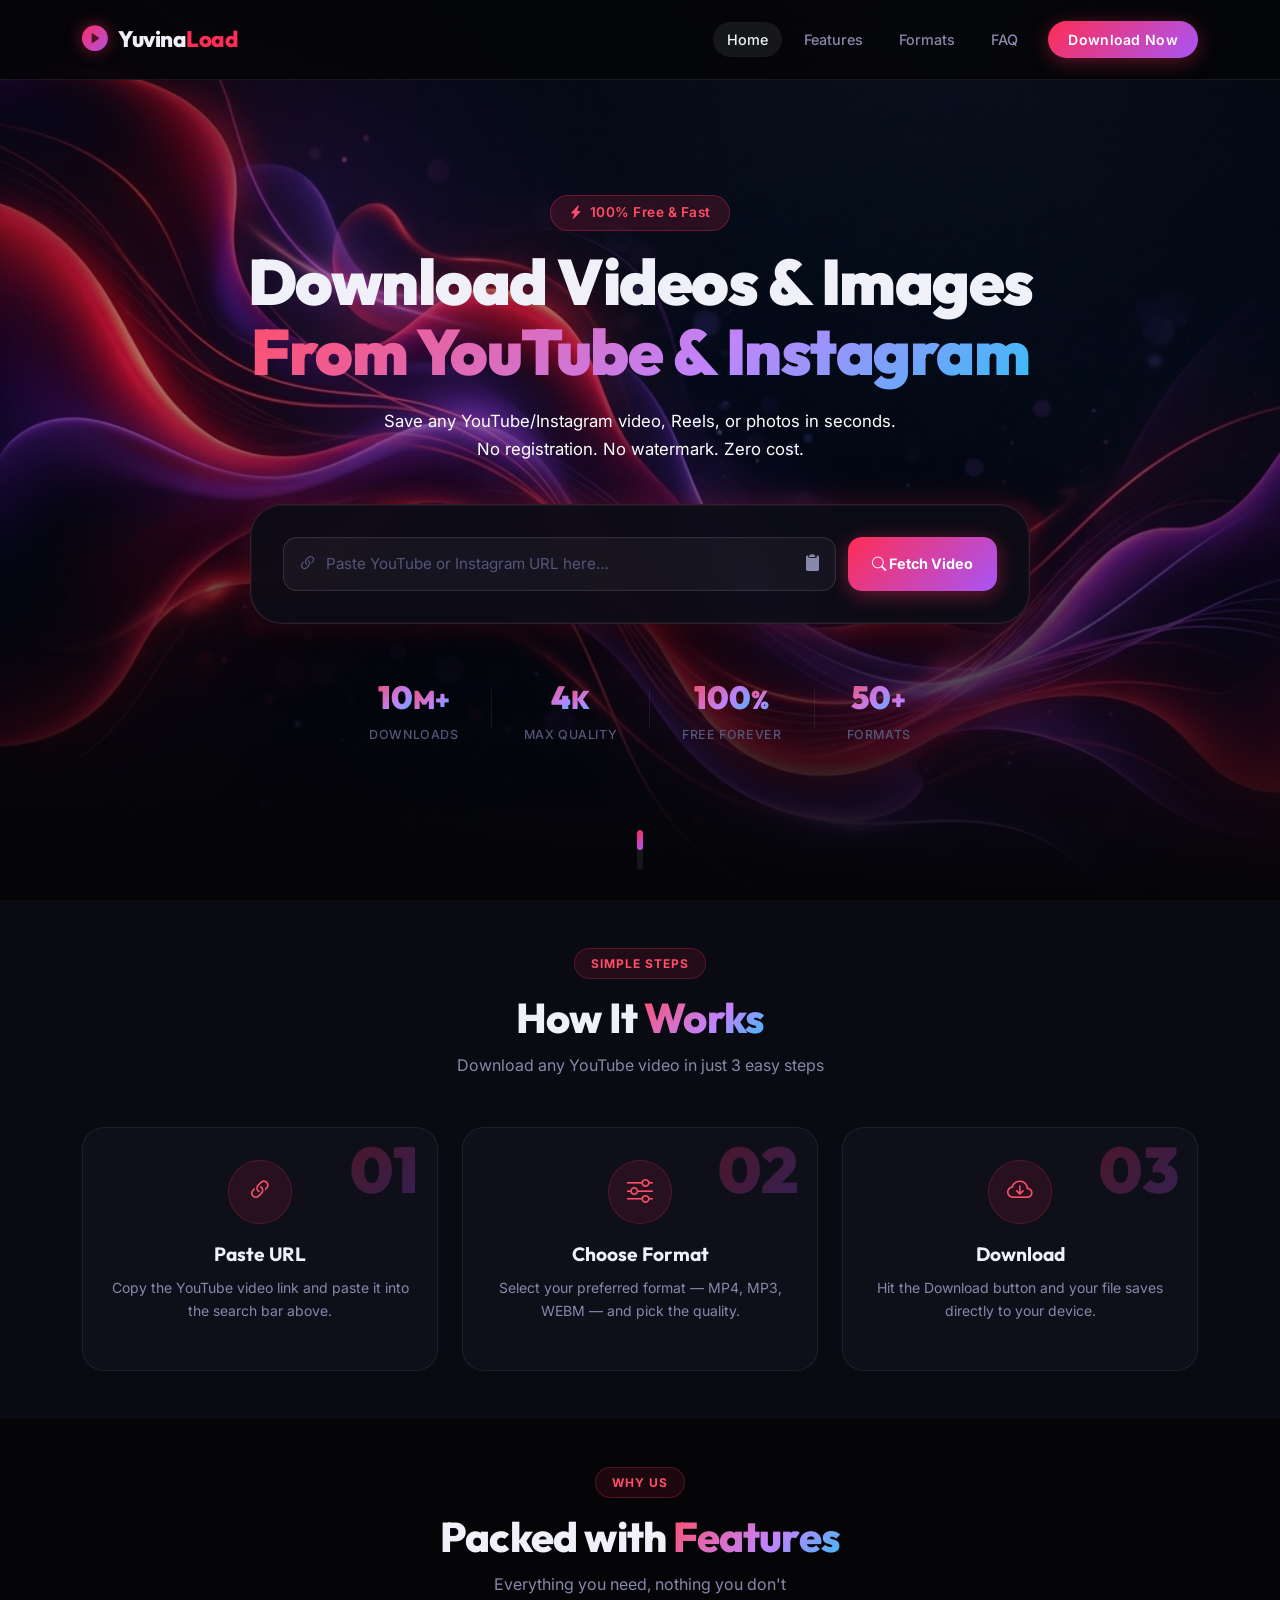
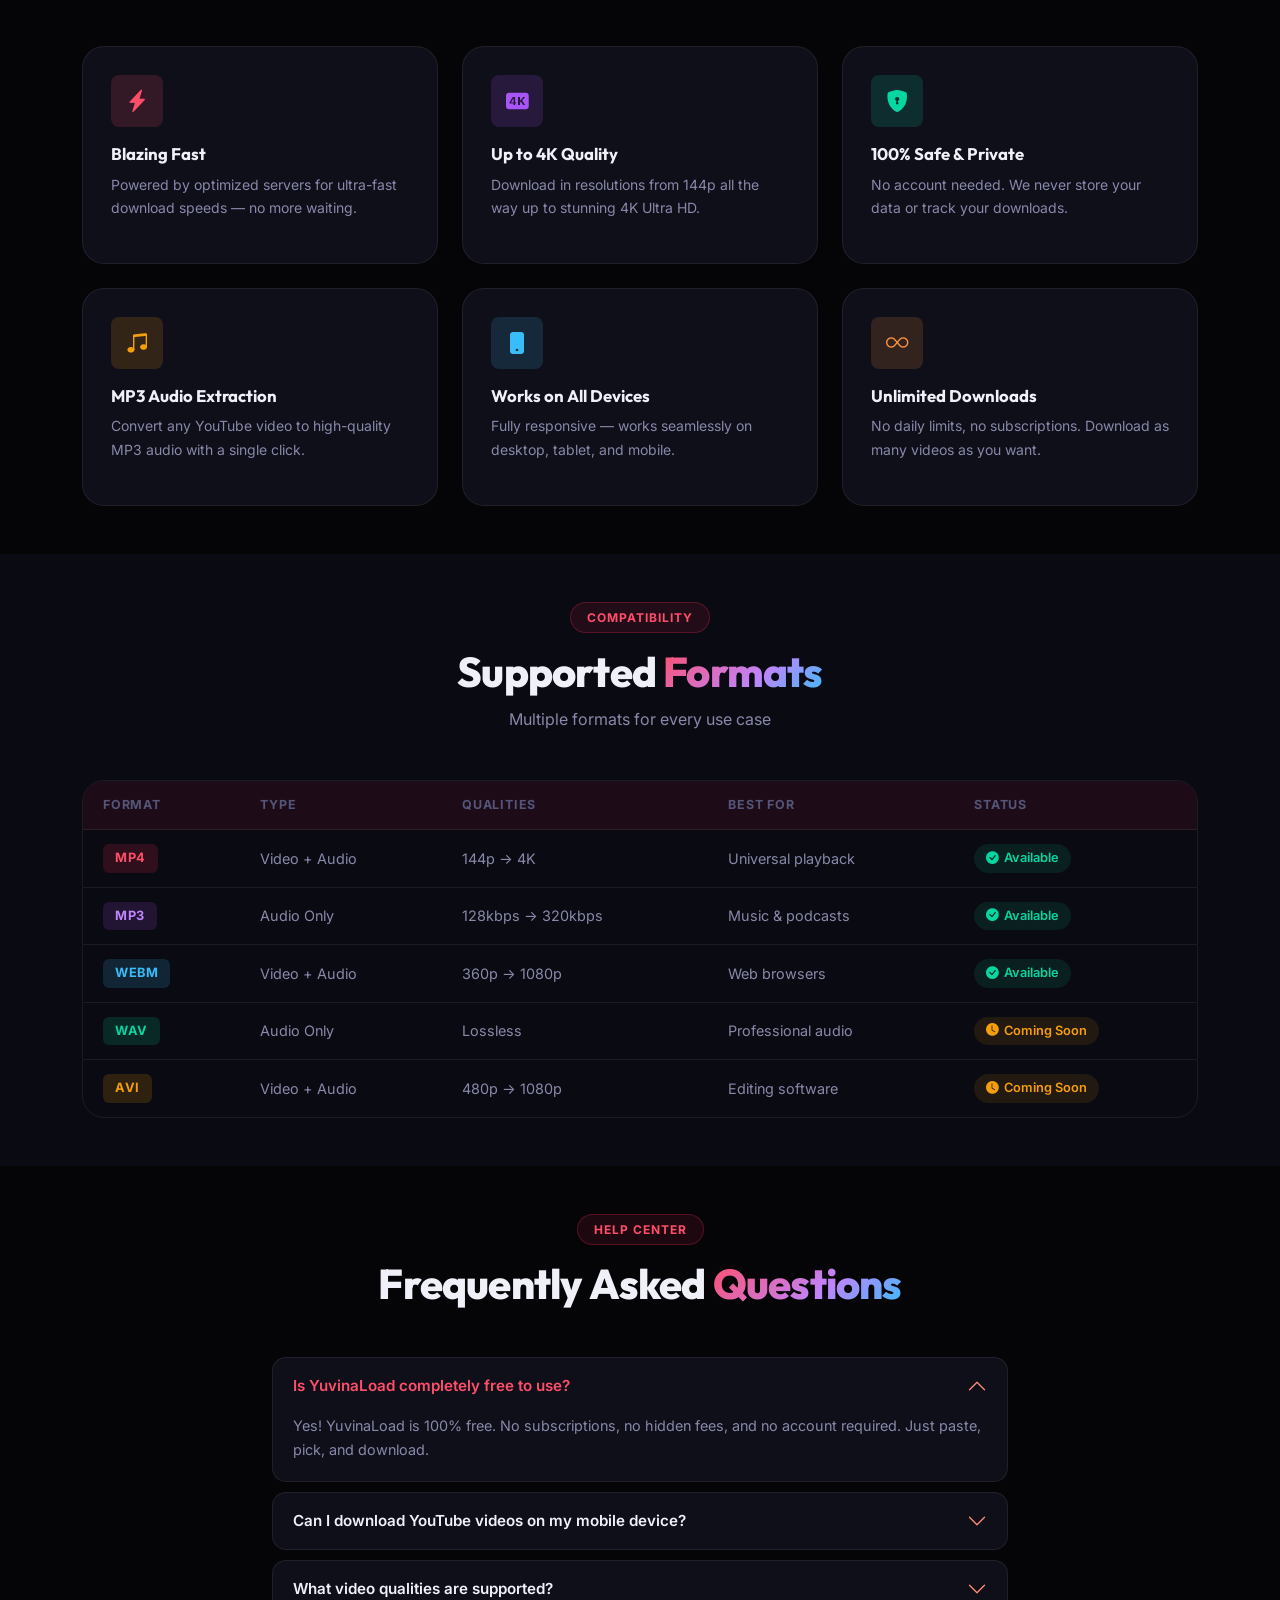
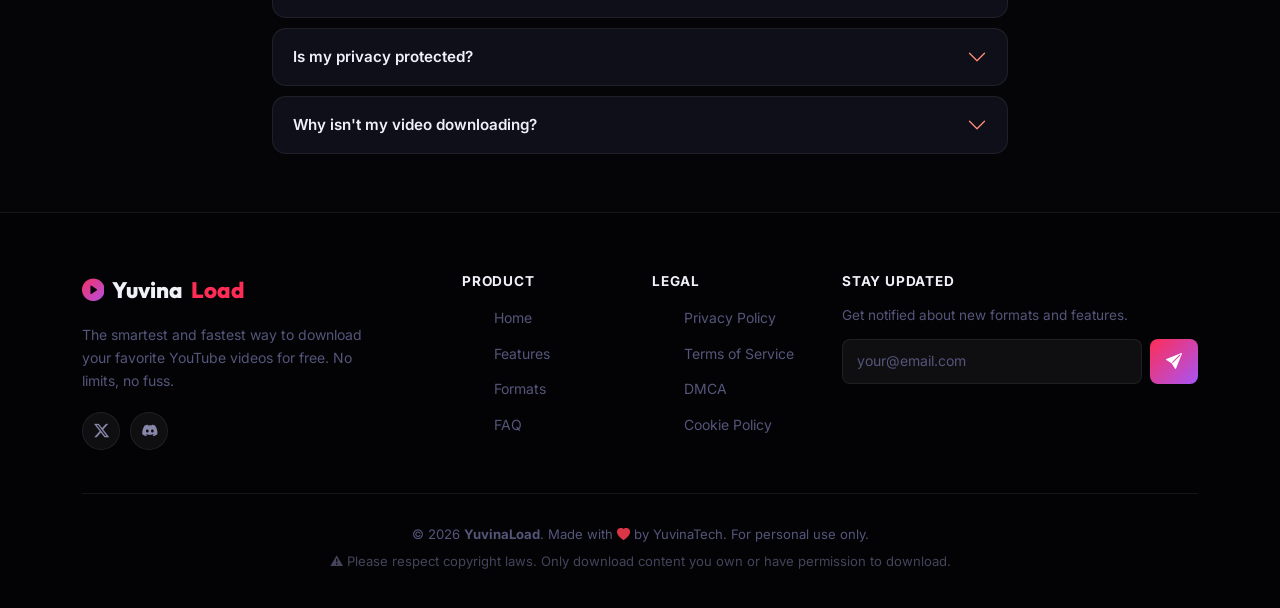
==== commit 456cdd7d: "feat: add Instagram video and image downloader support with dynamic UI toggling" ====
--- a/index.html
+++ b/index.html
@@ -5,9 +5,9 @@
   <meta name="viewport" content="width=device-width, initial-scale=1.0" />
   
   <!-- Primary SEO Meta Tags -->
-  <title>YuvinaLoad – Premium YouTube Video Downloader</title>
-  <meta name="title" content="YuvinaLoad – Premium YouTube Video Downloader" />
-  <meta name="description" content="YuvinaLoad is the fastest and most beautiful YouTube video downloader. Save any YouTube video in full HD, 4K, or extract high-quality MP3 audio for free." />
+  <title>YuvinaLoad – Premium YouTube &amp; Instagram Downloader</title>
+  <meta name="title" content="YuvinaLoad – Premium YouTube &amp; Instagram Downloader" />
+  <meta name="description" content="YuvinaLoad is the fastest and most beautiful downloader for YouTube and Instagram. Save any video in full HD, 4K, Reels, or images for free." />
   <meta name="keywords" content="youtube downloader, download youtube video, youtube to mp4, youtube to mp3, 4k youtube downloader, free video downloader, online video downloader, no watermark, secure video downloader" />
   <meta name="robots" content="index, follow" />
   <meta name="language" content="English" />
@@ -16,16 +16,16 @@
   <!-- Open Graph / Facebook Meta Tags -->
   <meta property="og:type" content="website" />
   <meta property="og:url" content="https://yuvinaload.onrender.com/" />
-  <meta property="og:title" content="YuvinaLoad – Premium YouTube Video Downloader" />
-  <meta property="og:description" content="Download YouTube videos in HD, 4K, and MP3 for free. Blazing fast, secure, and unlimited downloads." />
+  <meta property="og:title" content="YuvinaLoad – Premium YouTube &amp; Instagram Downloader" />
+  <meta property="og:description" content="Download YouTube &amp; Instagram videos/images in HD, 4K, and MP3 for free. Blazing fast, secure, and unlimited downloads." />
   <meta property="og:image" content="https://yuvinaload.onrender.com/assets/hero-bg.png" />
   <meta property="og:site_name" content="YuvinaLoad" />
   
   <!-- Twitter Meta Tags -->
   <meta name="twitter:card" content="summary_large_image" />
   <meta name="twitter:url" content="https://yuvinaload.onrender.com/" />
-  <meta name="twitter:title" content="YuvinaLoad – Premium YouTube Video Downloader" />
-  <meta name="twitter:description" content="Download YouTube videos in HD, 4K, and MP3 for free. Blazing fast, secure, and unlimited downloads." />
+  <meta name="twitter:title" content="YuvinaLoad – Premium YouTube &amp; Instagram Downloader" />
+  <meta name="twitter:description" content="Download YouTube &amp; Instagram videos/images in HD, 4K, and MP3 for free. Blazing fast, secure, and unlimited downloads." />
   <meta name="twitter:image" content="https://yuvinaload.onrender.com/assets/hero-bg.png" />
 
   <!-- Favicon -->
@@ -89,11 +89,11 @@
       </div>
 
       <h1 class="hero-title">
-        Download YouTube Videos<br />
-        <span class="gradient-text">Like Never Before</span>
+        Download Videos &amp; Images<br />
+        <span class="gradient-text">From YouTube &amp; Instagram</span>
       </h1>
       <p class="hero-subtitle">
-        Save any YouTube video in HD, 4K, or MP3 in seconds.<br class="d-none d-md-block"/>
+        Save any YouTube/Instagram video, Reels, or photos in seconds.<br class="d-none d-md-block"/>
         No registration. No watermark. Zero cost.
       </p>
 
@@ -106,7 +106,7 @@
               type="text"
               id="videoUrl"
               class="url-input"
-              placeholder="Paste YouTube URL here…"
+              placeholder="Paste YouTube or Instagram URL here…"
               autocomplete="off"
             />
             <button class="paste-btn" id="pasteBtn" title="Paste from clipboard">
@@ -132,7 +132,7 @@
               </div>
             </div>
             <div class="preview-meta">
-              <span class="preview-badge">YouTube Video</span>
+              <span class="preview-badge" id="previewBadge">YouTube Video</span>
               <h3 class="preview-title" id="previewTitle">Loading title…</h3>
               <div class="preview-details">
                 <span><i class="bi bi-person-fill"></i> <span id="previewChannel">—</span></span>
@@ -154,6 +154,9 @@
               </button>
               <button class="format-tab" data-type="webm">
                 <i class="bi bi-file-earmark-play-fill"></i> WEBM
+              </button>
+              <button class="format-tab d-none" data-type="jpg" id="tabJpg">
+                <i class="bi bi-image-fill"></i> JPG
               </button>
             </div>
 
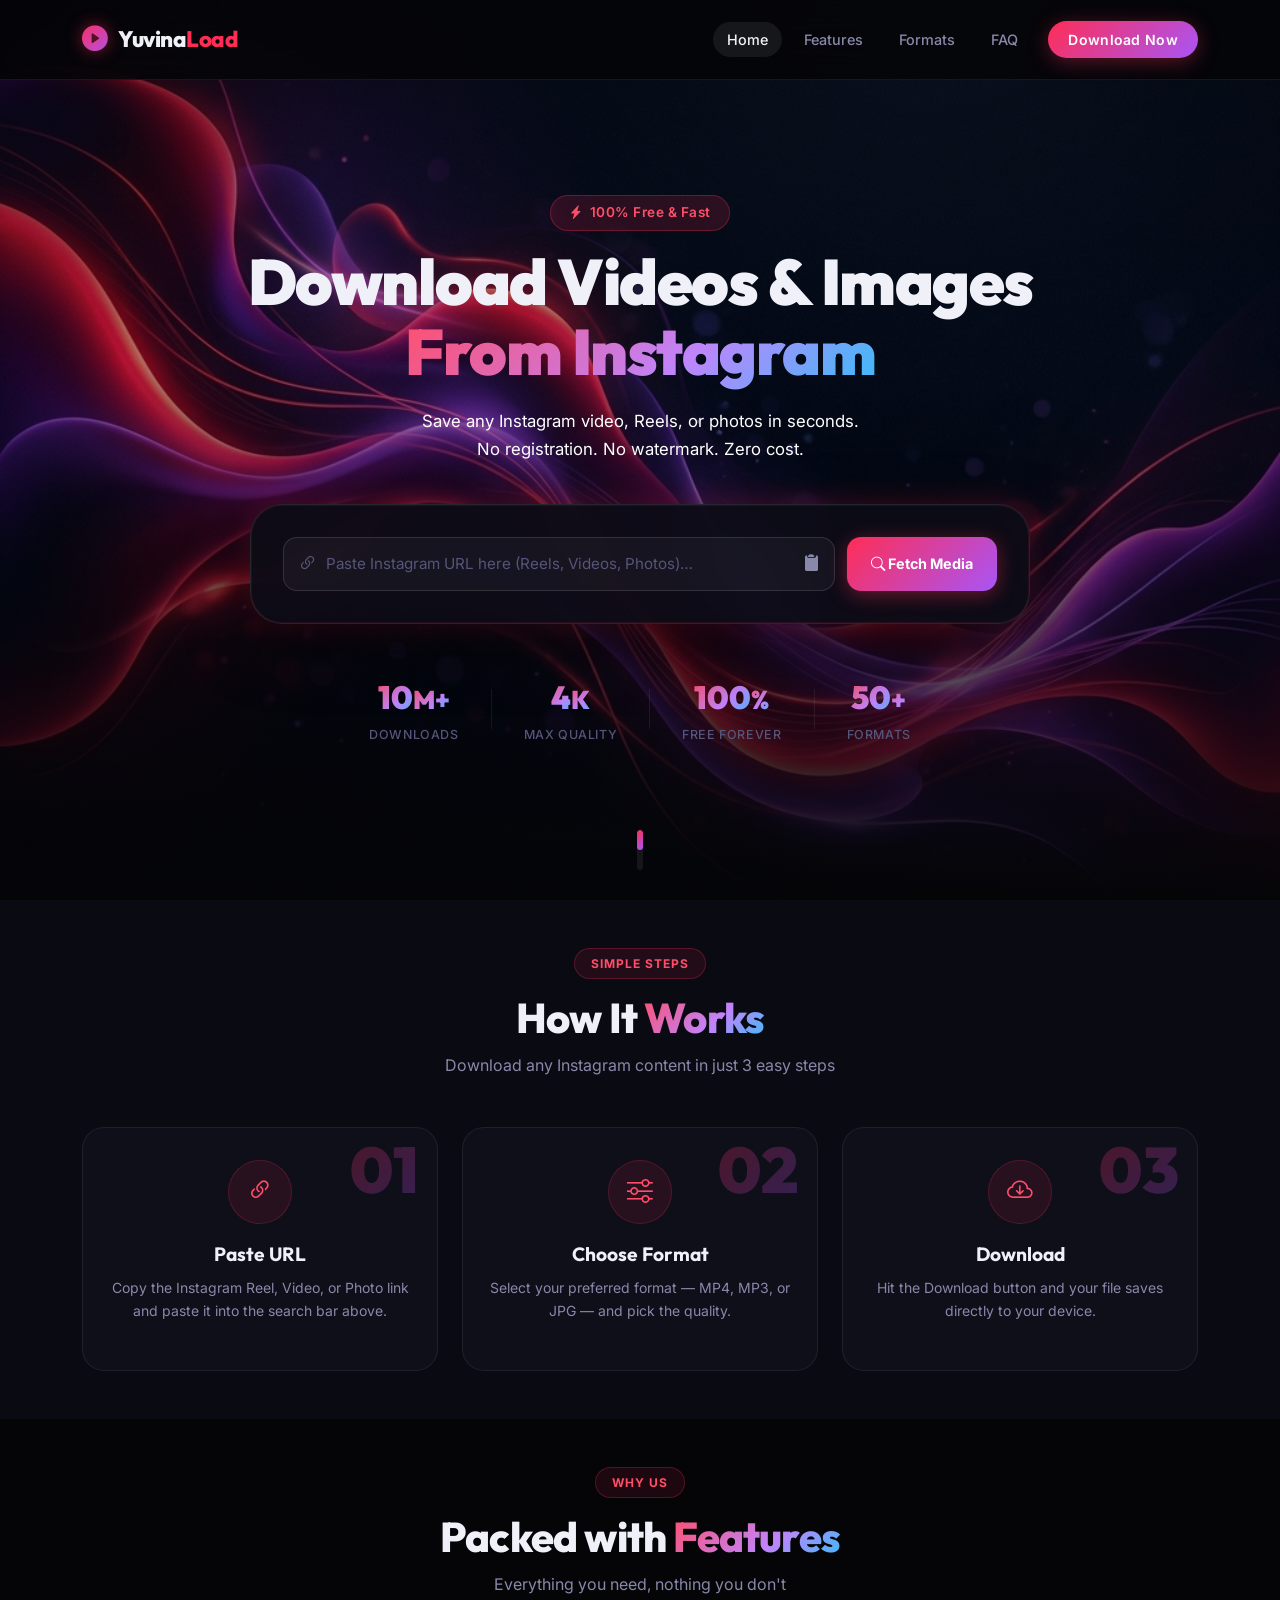
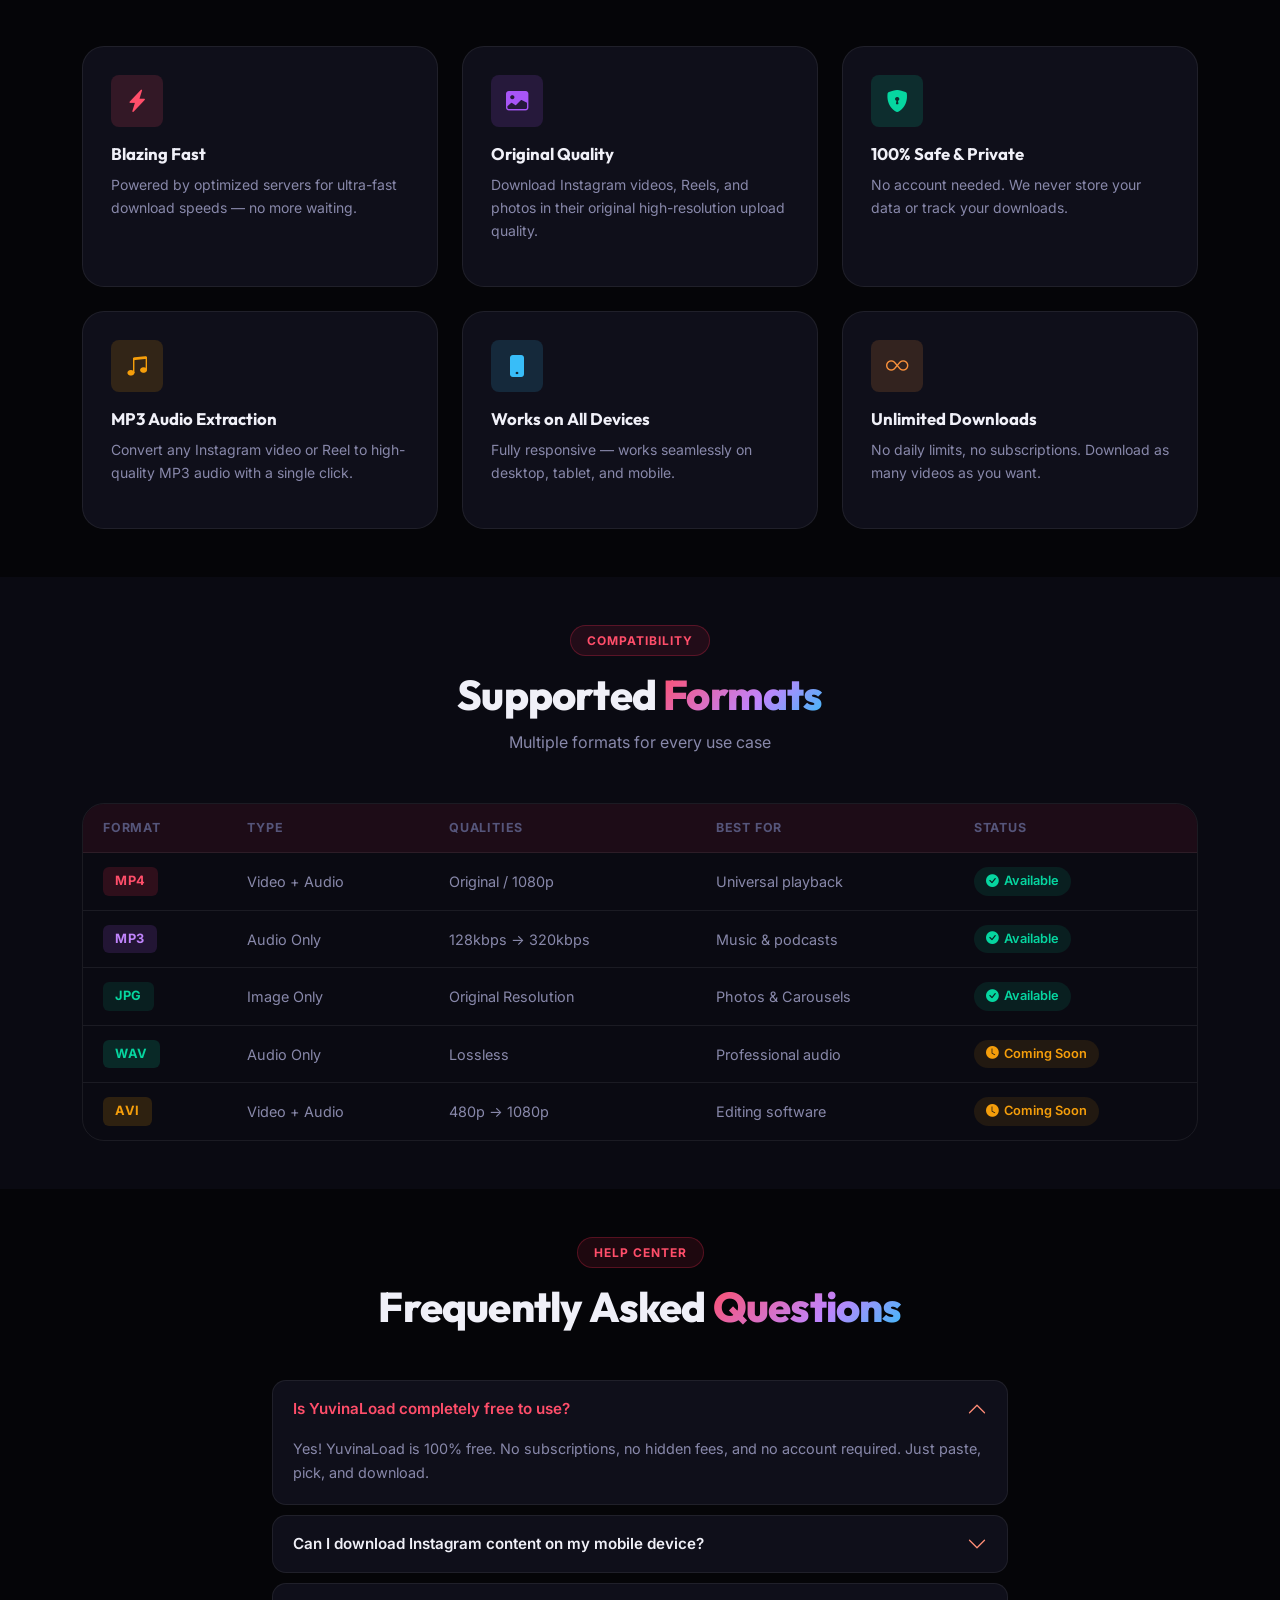
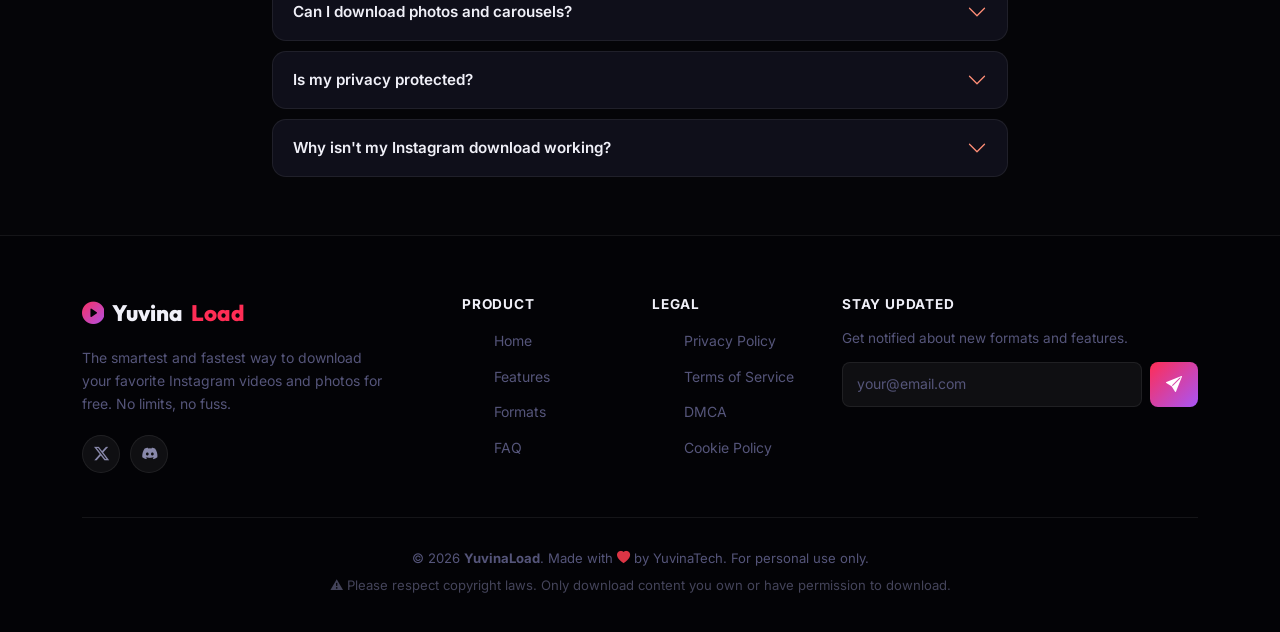
==== commit 9a369c63: "rebrand: convert application into a dedicated Instagram downloader, removing YouTube options and met" ====
--- a/index.html
+++ b/index.html
@@ -5,10 +5,10 @@
   <meta name="viewport" content="width=device-width, initial-scale=1.0" />
   
   <!-- Primary SEO Meta Tags -->
-  <title>YuvinaLoad – Premium YouTube &amp; Instagram Downloader</title>
-  <meta name="title" content="YuvinaLoad – Premium YouTube &amp; Instagram Downloader" />
-  <meta name="description" content="YuvinaLoad is the fastest and most beautiful downloader for YouTube and Instagram. Save any video in full HD, 4K, Reels, or images for free." />
-  <meta name="keywords" content="youtube downloader, download youtube video, youtube to mp4, youtube to mp3, 4k youtube downloader, free video downloader, online video downloader, no watermark, secure video downloader" />
+  <title>YuvinaLoad – Premium Instagram Video &amp; Image Downloader</title>
+  <meta name="title" content="YuvinaLoad – Premium Instagram Video &amp; Image Downloader" />
+  <meta name="description" content="YuvinaLoad is the fastest and most beautiful downloader for Instagram. Save any Instagram video, Reels, photos, or carousels in high quality for free." />
+  <meta name="keywords" content="instagram downloader, download instagram video, instagram reels downloader, instagram photo downloader, save instagram posts, free instagram downloader, online instagram downloader, no watermark, secure instagram downloader" />
   <meta name="robots" content="index, follow" />
   <meta name="language" content="English" />
   <meta name="author" content="YuvinaTech" />
@@ -16,16 +16,16 @@
   <!-- Open Graph / Facebook Meta Tags -->
   <meta property="og:type" content="website" />
   <meta property="og:url" content="https://yuvinaload.onrender.com/" />
-  <meta property="og:title" content="YuvinaLoad – Premium YouTube &amp; Instagram Downloader" />
-  <meta property="og:description" content="Download YouTube &amp; Instagram videos/images in HD, 4K, and MP3 for free. Blazing fast, secure, and unlimited downloads." />
+  <meta property="og:title" content="YuvinaLoad – Premium Instagram Video &amp; Image Downloader" />
+  <meta property="og:description" content="Download Instagram Reels, videos, and photos/carousels in original high quality for free. Blazing fast, secure, and unlimited downloads." />
   <meta property="og:image" content="https://yuvinaload.onrender.com/assets/hero-bg.png" />
   <meta property="og:site_name" content="YuvinaLoad" />
   
   <!-- Twitter Meta Tags -->
   <meta name="twitter:card" content="summary_large_image" />
   <meta name="twitter:url" content="https://yuvinaload.onrender.com/" />
-  <meta name="twitter:title" content="YuvinaLoad – Premium YouTube &amp; Instagram Downloader" />
-  <meta name="twitter:description" content="Download YouTube &amp; Instagram videos/images in HD, 4K, and MP3 for free. Blazing fast, secure, and unlimited downloads." />
+  <meta name="twitter:title" content="YuvinaLoad – Premium Instagram Video &amp; Image Downloader" />
+  <meta name="twitter:description" content="Download Instagram Reels, videos, and photos/carousels in original high quality for free. Blazing fast, secure, and unlimited downloads." />
   <meta name="twitter:image" content="https://yuvinaload.onrender.com/assets/hero-bg.png" />
 
   <!-- Favicon -->
@@ -50,7 +50,7 @@
      crossorigin="anonymous"></script>
 
   <!-- Custom CSS -->
-  <link rel="stylesheet" href="style.css?v=1.0.1" />
+  <link rel="stylesheet" href="style.css?v=1.0.2" />
 </head>
 <body>
 
@@ -90,13 +90,13 @@
 
       <h1 class="hero-title">
         Download Videos &amp; Images<br />
-        <span class="gradient-text">From YouTube &amp; Instagram</span>
+        <span class="gradient-text">From Instagram</span>
       </h1>
       <p class="hero-subtitle">
-        Save any YouTube/Instagram video, Reels, or photos in seconds.<br class="d-none d-md-block"/>
+        Save any Instagram video, Reels, or photos in seconds.<br class="d-none d-md-block"/>
         No registration. No watermark. Zero cost.
       </p>
-
+ 
       <!-- ── DOWNLOADER CARD ── -->
       <div class="downloader-card mx-auto" id="downloader">
         <div class="input-row">
@@ -106,7 +106,7 @@
               type="text"
               id="videoUrl"
               class="url-input"
-              placeholder="Paste YouTube or Instagram URL here…"
+              placeholder="Paste Instagram URL here (Reels, Videos, Photos)…"
               autocomplete="off"
             />
             <button class="paste-btn" id="pasteBtn" title="Paste from clipboard">
@@ -114,7 +114,7 @@
             </button>
           </div>
           <button class="btn-fetch" id="fetchBtn">
-            <span class="btn-fetch-text"><i class="bi bi-search"></i> Fetch Video</span>
+            <span class="btn-fetch-text"><i class="bi bi-search"></i> Fetch Media</span>
             <span class="btn-fetch-loader d-none"><i class="bi bi-arrow-clockwise spin"></i> Loading…</span>
           </button>
         </div>
@@ -132,7 +132,7 @@
               </div>
             </div>
             <div class="preview-meta">
-              <span class="preview-badge" id="previewBadge">YouTube Video</span>
+              <span class="preview-badge" id="previewBadge">Instagram Media</span>
               <h3 class="preview-title" id="previewTitle">Loading title…</h3>
               <div class="preview-details">
                 <span><i class="bi bi-person-fill"></i> <span id="previewChannel">—</span></span>
@@ -141,7 +141,7 @@
               </div>
             </div>
           </div>
-
+ 
           <!-- Format Selection -->
           <div class="format-section">
             <p class="format-label">Choose Format &amp; Quality</p>
@@ -152,9 +152,6 @@
               <button class="format-tab" data-type="mp3">
                 <i class="bi bi-music-note-beamed"></i> MP3
               </button>
-              <button class="format-tab" data-type="webm">
-                <i class="bi bi-file-earmark-play-fill"></i> WEBM
-              </button>
               <button class="format-tab d-none" data-type="jpg" id="tabJpg">
                 <i class="bi bi-image-fill"></i> JPG
               </button>
@@ -209,7 +206,7 @@
       <div class="section-header text-center mb-5">
         <span class="section-tag">Simple Steps</span>
         <h2 class="section-title">How It <span class="gradient-text">Works</span></h2>
-        <p class="section-subtitle">Download any YouTube video in just 3 easy steps</p>
+        <p class="section-subtitle">Download any Instagram content in just 3 easy steps</p>
       </div>
       <div class="row g-4 justify-content-center">
         <div class="col-md-4">
@@ -217,7 +214,7 @@
             <div class="step-number">01</div>
             <div class="step-icon"><i class="bi bi-link-45deg"></i></div>
             <h3 class="step-title">Paste URL</h3>
-            <p class="step-desc">Copy the YouTube video link and paste it into the search bar above.</p>
+            <p class="step-desc">Copy the Instagram Reel, Video, or Photo link and paste it into the search bar above.</p>
             <div class="step-line"></div>
           </div>
         </div>
@@ -226,7 +223,7 @@
             <div class="step-number">02</div>
             <div class="step-icon"><i class="bi bi-sliders"></i></div>
             <h3 class="step-title">Choose Format</h3>
-            <p class="step-desc">Select your preferred format — MP4, MP3, WEBM — and pick the quality.</p>
+            <p class="step-desc">Select your preferred format — MP4, MP3, or JPG — and pick the quality.</p>
             <div class="step-line"></div>
           </div>
         </div>
@@ -263,10 +260,10 @@
         <div class="col-sm-6 col-lg-4">
           <div class="feature-card">
             <div class="feature-icon-wrap" style="--icon-color: #a855f7;">
-              <i class="bi bi-badge-4k-fill"></i>
-            </div>
-            <h4 class="feature-title">Up to 4K Quality</h4>
-            <p class="feature-desc">Download in resolutions from 144p all the way up to stunning 4K Ultra HD.</p>
+              <i class="bi bi-image-fill"></i>
+            </div>
+            <h4 class="feature-title">Original Quality</h4>
+            <p class="feature-desc">Download Instagram videos, Reels, and photos in their original high-resolution upload quality.</p>
           </div>
         </div>
         <div class="col-sm-6 col-lg-4">
@@ -284,7 +281,7 @@
               <i class="bi bi-music-note-beamed"></i>
             </div>
             <h4 class="feature-title">MP3 Audio Extraction</h4>
-            <p class="feature-desc">Convert any YouTube video to high-quality MP3 audio with a single click.</p>
+            <p class="feature-desc">Convert any Instagram video or Reel to high-quality MP3 audio with a single click.</p>
           </div>
         </div>
         <div class="col-sm-6 col-lg-4">
@@ -332,7 +329,7 @@
             <tr>
               <td><span class="fmt-badge fmt-mp4">MP4</span></td>
               <td>Video + Audio</td>
-              <td>144p → 4K</td>
+              <td>Original / 1080p</td>
               <td>Universal playback</td>
               <td><span class="status-badge available"><i class="bi bi-check-circle-fill"></i> Available</span></td>
             </tr>
@@ -344,10 +341,10 @@
               <td><span class="status-badge available"><i class="bi bi-check-circle-fill"></i> Available</span></td>
             </tr>
             <tr>
-              <td><span class="fmt-badge fmt-webm">WEBM</span></td>
-              <td>Video + Audio</td>
-              <td>360p → 1080p</td>
-              <td>Web browsers</td>
+              <td><span class="fmt-badge fmt-jpg" style="background: rgba(6, 214, 160, 0.1); color: #06d6a0;">JPG</span></td>
+              <td>Image Only</td>
+              <td>Original Resolution</td>
+              <td>Photos &amp; Carousels</td>
               <td><span class="status-badge available"><i class="bi bi-check-circle-fill"></i> Available</span></td>
             </tr>
             <tr>
@@ -397,12 +394,12 @@
             <div class="accordion-item custom-acc-item">
               <h2 class="accordion-header">
                 <button class="accordion-button custom-acc-btn collapsed" type="button" data-bs-toggle="collapse" data-bs-target="#faq2">
-                  Can I download YouTube videos on my mobile device?
+                  Can I download Instagram content on my mobile device?
                 </button>
               </h2>
               <div id="faq2" class="accordion-collapse collapse" data-bs-parent="#faqAccordion">
                 <div class="accordion-body custom-acc-body">
-                  Absolutely! YuvinaLoad is fully responsive and works on all smartphones, tablets, and desktop computers across all modern browsers.
+                  Absolutely! YuvinaLoad is fully responsive and works on all smartphones, tablets, and desktop computers across all modern browsers (iOS and Android).
                 </div>
               </div>
             </div>
@@ -410,12 +407,12 @@
             <div class="accordion-item custom-acc-item">
               <h2 class="accordion-header">
                 <button class="accordion-button custom-acc-btn collapsed" type="button" data-bs-toggle="collapse" data-bs-target="#faq3">
-                  What video qualities are supported?
+                  Can I download photos and carousels?
                 </button>
               </h2>
               <div id="faq3" class="accordion-collapse collapse" data-bs-parent="#faqAccordion">
                 <div class="accordion-body custom-acc-body">
-                  We support a wide range of qualities from 144p up to 4K Ultra HD (2160p) for MP4 format, depending on the original video's available quality.
+                  Yes, YuvinaLoad fully supports downloading individual photos and multi-slide carousel posts. The tool automatically detects photos and provides a high-resolution JPG download option.
                 </div>
               </div>
             </div>
@@ -436,12 +433,12 @@
             <div class="accordion-item custom-acc-item">
               <h2 class="accordion-header">
                 <button class="accordion-button custom-acc-btn collapsed" type="button" data-bs-toggle="collapse" data-bs-target="#faq5">
-                  Why isn't my video downloading?
+                  Why isn't my Instagram download working?
                 </button>
               </h2>
               <div id="faq5" class="accordion-collapse collapse" data-bs-parent="#faqAccordion">
                 <div class="accordion-body custom-acc-body">
-                  Make sure the URL is a valid YouTube link (youtube.com or youtu.be). Age-restricted or private videos may not be downloadable. Try again or use a different video.
+                  Make sure the URL is a valid public Instagram link. Private accounts, temporary stories, or deleted posts cannot be downloaded without proper cookie configurations on the server.
                 </div>
               </div>
             </div>
@@ -461,7 +458,7 @@
             <a class="footer-brand" href="#">
               <i class="bi bi-play-circle-fill"></i> Yuvina<span>Load</span>
             </a>
-            <p class="footer-about">The smartest and fastest way to download your favorite YouTube videos for free. No limits, no fuss.</p>
+            <p class="footer-about">The smartest and fastest way to download your favorite Instagram videos and photos for free. No limits, no fuss.</p>
             <div class="footer-socials">
               <a href="https://www.x.com/yuvinatech" class="social-btn" aria-label="Twitter"><i class="bi bi-twitter-x"></i></a>
               <a href="#" class="social-btn" aria-label="Discord"><i class="bi bi-discord"></i></a>
@@ -543,6 +540,6 @@
   <!-- Bootstrap JS -->
   <script src="https://cdn.jsdelivr.net/npm/bootstrap@5.3.3/dist/js/bootstrap.bundle.min.js"></script>
   <!-- Custom JS -->
-  <script src="script.js?v=1.0.1"></script>
+  <script src="script.js?v=1.0.2"></script>
 </body>
 </html>
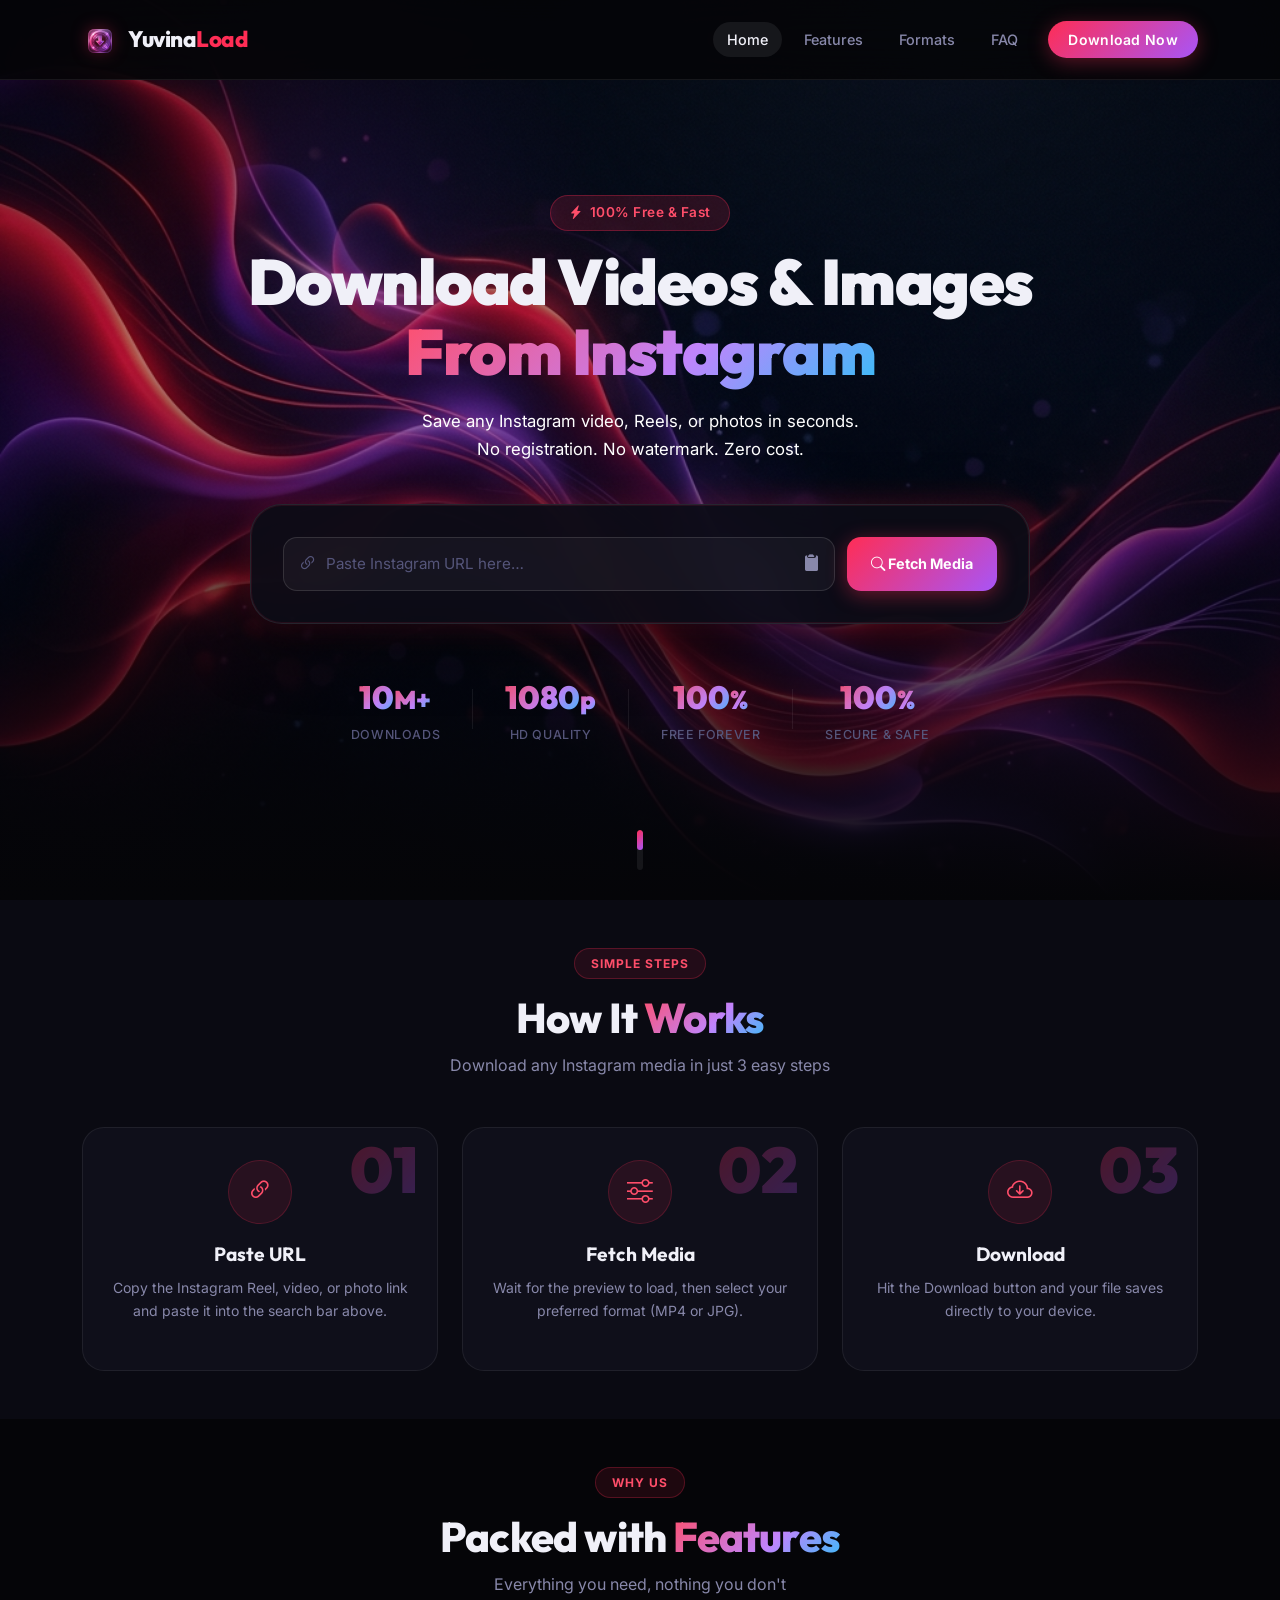
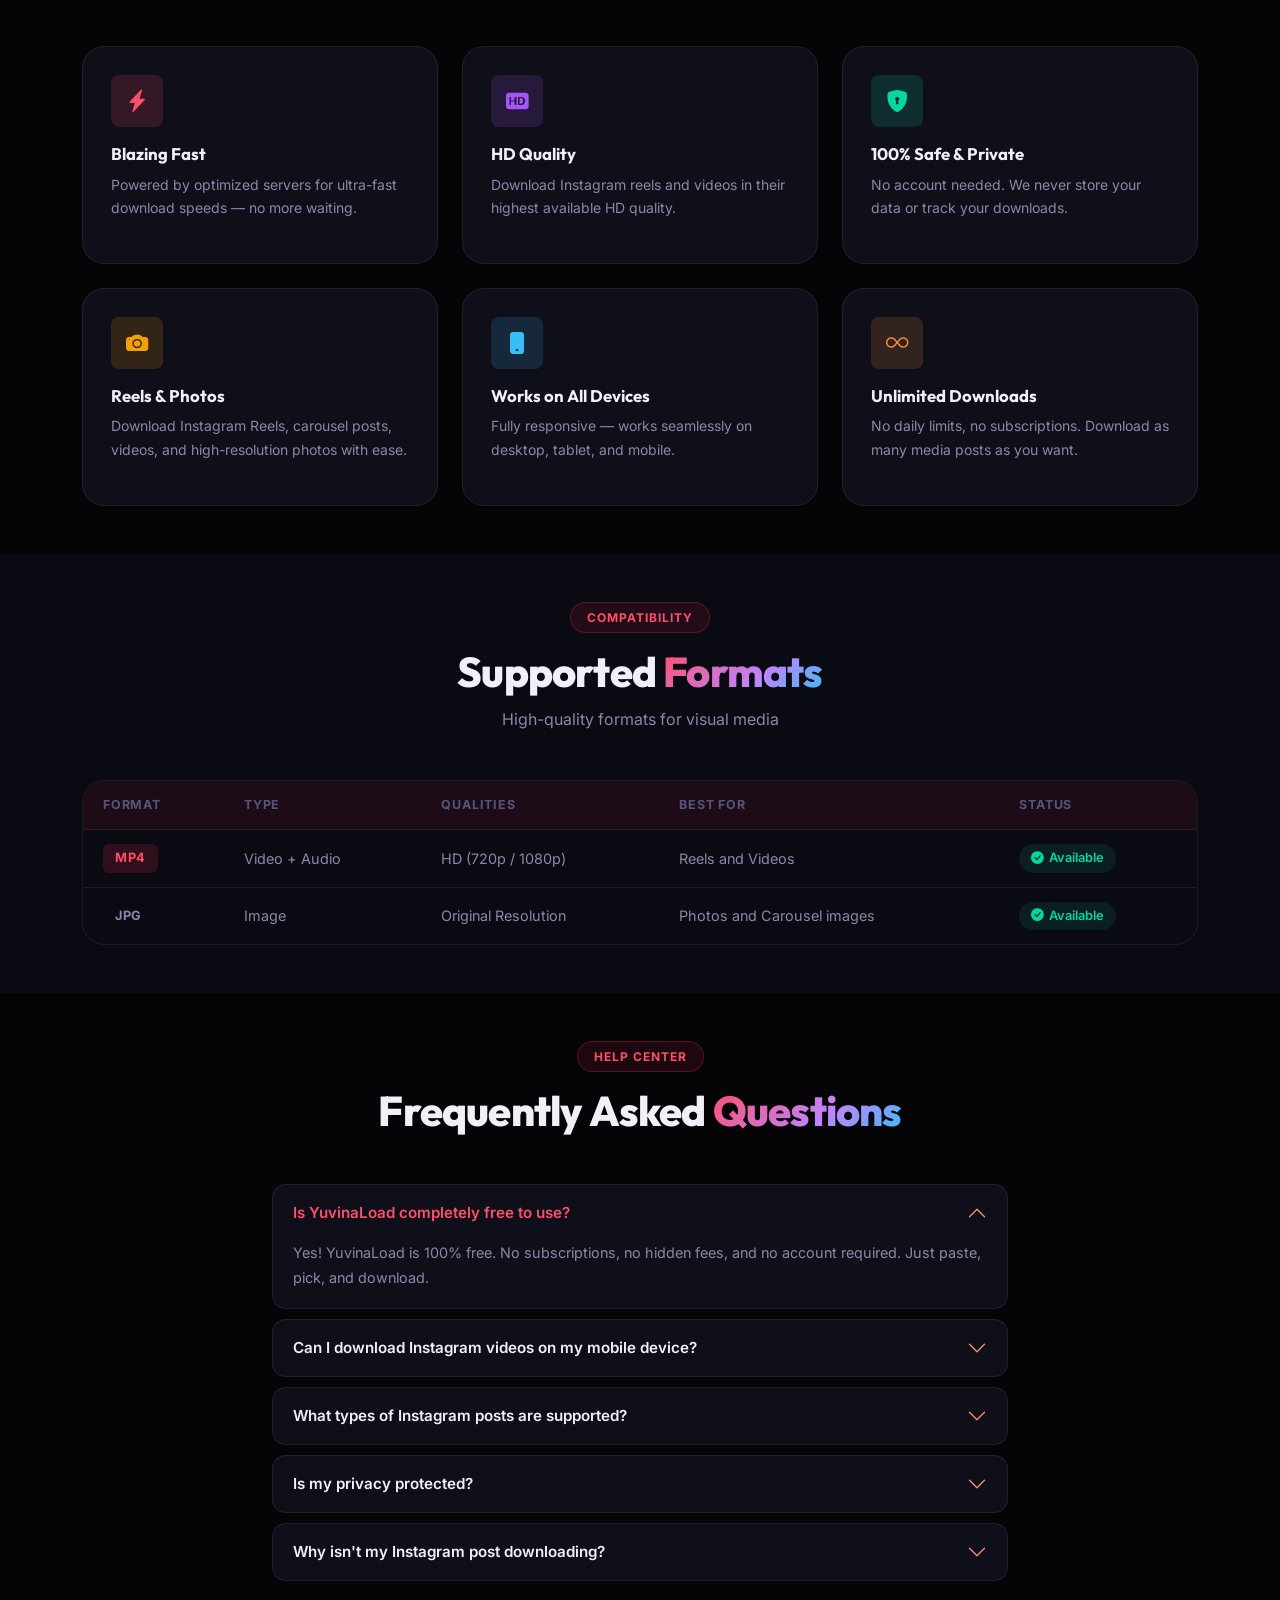
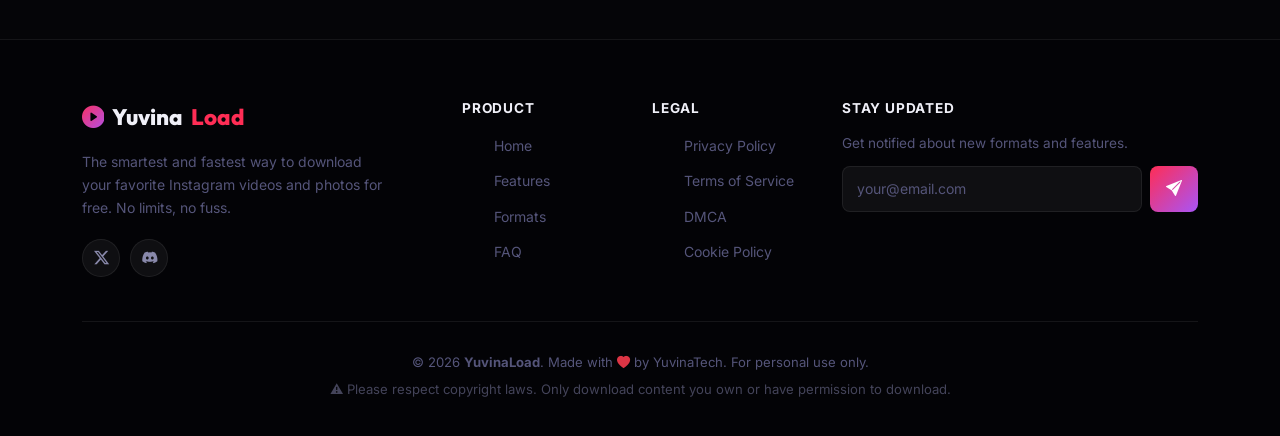
==== commit 803451ee: "chnged to insta downloade" ====
--- a/index.html
+++ b/index.html
@@ -5,10 +5,10 @@
   <meta name="viewport" content="width=device-width, initial-scale=1.0" />
   
   <!-- Primary SEO Meta Tags -->
-  <title>YuvinaLoad – Premium Instagram Video &amp; Image Downloader</title>
-  <meta name="title" content="YuvinaLoad – Premium Instagram Video &amp; Image Downloader" />
-  <meta name="description" content="YuvinaLoad is the fastest and most beautiful downloader for Instagram. Save any Instagram video, Reels, photos, or carousels in high quality for free." />
-  <meta name="keywords" content="instagram downloader, download instagram video, instagram reels downloader, instagram photo downloader, save instagram posts, free instagram downloader, online instagram downloader, no watermark, secure instagram downloader" />
+  <title>YuvinaLoad – Premium Instagram Downloader</title>
+  <meta name="title" content="YuvinaLoad – Premium Instagram Downloader" />
+  <meta name="description" content="YuvinaLoad is the fastest and most beautiful downloader for Instagram. Save any Reels, videos, or photos in high quality for free." />
+  <meta name="keywords" content="instagram downloader, download instagram video, instagram reels downloader, instagram photo downloader, free instagram downloader, online instagram downloader, no watermark" />
   <meta name="robots" content="index, follow" />
   <meta name="language" content="English" />
   <meta name="author" content="YuvinaTech" />
@@ -16,16 +16,16 @@
   <!-- Open Graph / Facebook Meta Tags -->
   <meta property="og:type" content="website" />
   <meta property="og:url" content="https://yuvinaload.onrender.com/" />
-  <meta property="og:title" content="YuvinaLoad – Premium Instagram Video &amp; Image Downloader" />
-  <meta property="og:description" content="Download Instagram Reels, videos, and photos/carousels in original high quality for free. Blazing fast, secure, and unlimited downloads." />
+  <meta property="og:title" content="YuvinaLoad – Premium Instagram Downloader" />
+  <meta property="og:description" content="Download Instagram videos, Reels, and photos in HD for free. Blazing fast, secure, and unlimited downloads." />
   <meta property="og:image" content="https://yuvinaload.onrender.com/assets/hero-bg.png" />
   <meta property="og:site_name" content="YuvinaLoad" />
   
   <!-- Twitter Meta Tags -->
   <meta name="twitter:card" content="summary_large_image" />
   <meta name="twitter:url" content="https://yuvinaload.onrender.com/" />
-  <meta name="twitter:title" content="YuvinaLoad – Premium Instagram Video &amp; Image Downloader" />
-  <meta name="twitter:description" content="Download Instagram Reels, videos, and photos/carousels in original high quality for free. Blazing fast, secure, and unlimited downloads." />
+  <meta name="twitter:title" content="YuvinaLoad – Premium Instagram Downloader" />
+  <meta name="twitter:description" content="Download Instagram videos, Reels, and photos in HD for free. Blazing fast, secure, and unlimited downloads." />
   <meta name="twitter:image" content="https://yuvinaload.onrender.com/assets/hero-bg.png" />
 
   <!-- Favicon -->
@@ -50,7 +50,7 @@
      crossorigin="anonymous"></script>
 
   <!-- Custom CSS -->
-  <link rel="stylesheet" href="style.css?v=1.0.2" />
+  <link rel="stylesheet" href="style.css?v=1.0.3" />
 </head>
 <body>
 
@@ -58,7 +58,7 @@
   <nav class="navbar navbar-expand-lg fixed-top glass-nav" id="mainNav">
     <div class="container">
       <a class="navbar-brand brand-logo" href="#">
-        <span class="logo-icon"><i class="bi bi-play-circle-fill"></i></span>
+        <span class="logo-icon"><img src="assets/favicon.png" alt="YuvinaLoad Logo" style="width:36px;height:36px;object-fit:contain;border-radius:8px;" /></span>
         <span class="brand-text">Yuvina<span class="brand-accent">Load</span></span>
       </a>
       <button class="navbar-toggler custom-toggler" type="button" data-bs-toggle="collapse" data-bs-target="#navMenu" aria-label="Toggle navigation">
@@ -96,7 +96,7 @@
         Save any Instagram video, Reels, or photos in seconds.<br class="d-none d-md-block"/>
         No registration. No watermark. Zero cost.
       </p>
- 
+
       <!-- ── DOWNLOADER CARD ── -->
       <div class="downloader-card mx-auto" id="downloader">
         <div class="input-row">
@@ -106,7 +106,7 @@
               type="text"
               id="videoUrl"
               class="url-input"
-              placeholder="Paste Instagram URL here (Reels, Videos, Photos)…"
+              placeholder="Paste Instagram URL here…"
               autocomplete="off"
             />
             <button class="paste-btn" id="pasteBtn" title="Paste from clipboard">
@@ -126,34 +126,31 @@
         <div class="video-preview d-none" id="videoPreview">
           <div class="preview-inner">
             <div class="thumb-wrapper">
-              <img id="previewThumb" src="" alt="Video thumbnail" class="preview-thumb" />
+              <img id="previewThumb" src="" alt="Media thumbnail" class="preview-thumb" />
               <div class="thumb-overlay">
                 <i class="bi bi-play-circle-fill"></i>
               </div>
             </div>
             <div class="preview-meta">
-              <span class="preview-badge" id="previewBadge">Instagram Media</span>
+              <span class="preview-badge" id="previewBadge">Instagram Video</span>
               <h3 class="preview-title" id="previewTitle">Loading title…</h3>
               <div class="preview-details">
                 <span><i class="bi bi-person-fill"></i> <span id="previewChannel">—</span></span>
-                <span><i class="bi bi-clock-fill"></i> <span id="previewDuration">—</span></span>
-                <span><i class="bi bi-eye-fill"></i> <span id="previewViews">—</span></span>
-              </div>
-            </div>
-          </div>
- 
+                <span class="d-none"><i class="bi bi-clock-fill"></i> <span id="previewDuration">—</span></span>
+                <span class="d-none"><i class="bi bi-eye-fill"></i> <span id="previewViews">—</span></span>
+              </div>
+            </div>
+          </div>
+
           <!-- Format Selection -->
           <div class="format-section">
-            <p class="format-label">Choose Format &amp; Quality</p>
+            <p class="format-label">Choose Format</p>
             <div class="format-tabs" id="formatTabs">
               <button class="format-tab active" data-type="mp4">
-                <i class="bi bi-camera-video-fill"></i> MP4
-              </button>
-              <button class="format-tab" data-type="mp3">
-                <i class="bi bi-music-note-beamed"></i> MP3
+                <i class="bi bi-camera-video-fill"></i> MP4 (Video)
               </button>
               <button class="format-tab d-none" data-type="jpg" id="tabJpg">
-                <i class="bi bi-image-fill"></i> JPG
+                <i class="bi bi-image-fill"></i> JPG (Photo)
               </button>
             </div>
 
@@ -178,8 +175,8 @@
         </div>
         <div class="stat-divider"></div>
         <div class="stat-item">
-          <span class="stat-num" data-target="4">0</span><span class="stat-suffix">K</span>
-          <span class="stat-label">Max Quality</span>
+          <span class="stat-num" data-target="1080">0</span><span class="stat-suffix">p</span>
+          <span class="stat-label">HD Quality</span>
         </div>
         <div class="stat-divider"></div>
         <div class="stat-item">
@@ -188,8 +185,8 @@
         </div>
         <div class="stat-divider"></div>
         <div class="stat-item">
-          <span class="stat-num" data-target="50">0</span><span class="stat-suffix">+</span>
-          <span class="stat-label">Formats</span>
+          <span class="stat-num" data-target="100">0</span><span class="stat-suffix">%</span>
+          <span class="stat-label">Secure &amp; Safe</span>
         </div>
       </div>
     </div>
@@ -206,7 +203,7 @@
       <div class="section-header text-center mb-5">
         <span class="section-tag">Simple Steps</span>
         <h2 class="section-title">How It <span class="gradient-text">Works</span></h2>
-        <p class="section-subtitle">Download any Instagram content in just 3 easy steps</p>
+        <p class="section-subtitle">Download any Instagram media in just 3 easy steps</p>
       </div>
       <div class="row g-4 justify-content-center">
         <div class="col-md-4">
@@ -214,7 +211,7 @@
             <div class="step-number">01</div>
             <div class="step-icon"><i class="bi bi-link-45deg"></i></div>
             <h3 class="step-title">Paste URL</h3>
-            <p class="step-desc">Copy the Instagram Reel, Video, or Photo link and paste it into the search bar above.</p>
+            <p class="step-desc">Copy the Instagram Reel, video, or photo link and paste it into the search bar above.</p>
             <div class="step-line"></div>
           </div>
         </div>
@@ -222,8 +219,8 @@
           <div class="step-card" data-step="2">
             <div class="step-number">02</div>
             <div class="step-icon"><i class="bi bi-sliders"></i></div>
-            <h3 class="step-title">Choose Format</h3>
-            <p class="step-desc">Select your preferred format — MP4, MP3, or JPG — and pick the quality.</p>
+            <h3 class="step-title">Fetch Media</h3>
+            <p class="step-desc">Wait for the preview to load, then select your preferred format (MP4 or JPG).</p>
             <div class="step-line"></div>
           </div>
         </div>
@@ -260,10 +257,10 @@
         <div class="col-sm-6 col-lg-4">
           <div class="feature-card">
             <div class="feature-icon-wrap" style="--icon-color: #a855f7;">
-              <i class="bi bi-image-fill"></i>
-            </div>
-            <h4 class="feature-title">Original Quality</h4>
-            <p class="feature-desc">Download Instagram videos, Reels, and photos in their original high-resolution upload quality.</p>
+              <i class="bi bi-badge-hd-fill"></i>
+            </div>
+            <h4 class="feature-title">HD Quality</h4>
+            <p class="feature-desc">Download Instagram reels and videos in their highest available HD quality.</p>
           </div>
         </div>
         <div class="col-sm-6 col-lg-4">
@@ -278,10 +275,10 @@
         <div class="col-sm-6 col-lg-4">
           <div class="feature-card">
             <div class="feature-icon-wrap" style="--icon-color: #f59e0b;">
-              <i class="bi bi-music-note-beamed"></i>
-            </div>
-            <h4 class="feature-title">MP3 Audio Extraction</h4>
-            <p class="feature-desc">Convert any Instagram video or Reel to high-quality MP3 audio with a single click.</p>
+              <i class="bi bi-camera-fill"></i>
+            </div>
+            <h4 class="feature-title">Reels &amp; Photos</h4>
+            <p class="feature-desc">Download Instagram Reels, carousel posts, videos, and high-resolution photos with ease.</p>
           </div>
         </div>
         <div class="col-sm-6 col-lg-4">
@@ -299,7 +296,7 @@
               <i class="bi bi-infinity"></i>
             </div>
             <h4 class="feature-title">Unlimited Downloads</h4>
-            <p class="feature-desc">No daily limits, no subscriptions. Download as many videos as you want.</p>
+            <p class="feature-desc">No daily limits, no subscriptions. Download as many media posts as you want.</p>
           </div>
         </div>
       </div>
@@ -312,7 +309,7 @@
       <div class="section-header text-center mb-5">
         <span class="section-tag">Compatibility</span>
         <h2 class="section-title">Supported <span class="gradient-text">Formats</span></h2>
-        <p class="section-subtitle">Multiple formats for every use case</p>
+        <p class="section-subtitle">High-quality formats for visual media</p>
       </div>
       <div class="formats-table-wrapper">
         <table class="formats-table">
@@ -329,37 +326,16 @@
             <tr>
               <td><span class="fmt-badge fmt-mp4">MP4</span></td>
               <td>Video + Audio</td>
-              <td>Original / 1080p</td>
-              <td>Universal playback</td>
+              <td>HD (720p / 1080p)</td>
+              <td>Reels and Videos</td>
               <td><span class="status-badge available"><i class="bi bi-check-circle-fill"></i> Available</span></td>
             </tr>
             <tr>
-              <td><span class="fmt-badge fmt-mp3">MP3</span></td>
-              <td>Audio Only</td>
-              <td>128kbps → 320kbps</td>
-              <td>Music &amp; podcasts</td>
+              <td><span class="fmt-badge fmt-jpg">JPG</span></td>
+              <td>Image</td>
+              <td>Original Resolution</td>
+              <td>Photos and Carousel images</td>
               <td><span class="status-badge available"><i class="bi bi-check-circle-fill"></i> Available</span></td>
-            </tr>
-            <tr>
-              <td><span class="fmt-badge fmt-jpg" style="background: rgba(6, 214, 160, 0.1); color: #06d6a0;">JPG</span></td>
-              <td>Image Only</td>
-              <td>Original Resolution</td>
-              <td>Photos &amp; Carousels</td>
-              <td><span class="status-badge available"><i class="bi bi-check-circle-fill"></i> Available</span></td>
-            </tr>
-            <tr>
-              <td><span class="fmt-badge fmt-wav">WAV</span></td>
-              <td>Audio Only</td>
-              <td>Lossless</td>
-              <td>Professional audio</td>
-              <td><span class="status-badge coming"><i class="bi bi-clock-fill"></i> Coming Soon</span></td>
-            </tr>
-            <tr>
-              <td><span class="fmt-badge fmt-avi">AVI</span></td>
-              <td>Video + Audio</td>
-              <td>480p → 1080p</td>
-              <td>Editing software</td>
-              <td><span class="status-badge coming"><i class="bi bi-clock-fill"></i> Coming Soon</span></td>
             </tr>
           </tbody>
         </table>
@@ -394,12 +370,12 @@
             <div class="accordion-item custom-acc-item">
               <h2 class="accordion-header">
                 <button class="accordion-button custom-acc-btn collapsed" type="button" data-bs-toggle="collapse" data-bs-target="#faq2">
-                  Can I download Instagram content on my mobile device?
+                  Can I download Instagram videos on my mobile device?
                 </button>
               </h2>
               <div id="faq2" class="accordion-collapse collapse" data-bs-parent="#faqAccordion">
                 <div class="accordion-body custom-acc-body">
-                  Absolutely! YuvinaLoad is fully responsive and works on all smartphones, tablets, and desktop computers across all modern browsers (iOS and Android).
+                  Absolutely! YuvinaLoad is fully responsive and works on all smartphones, tablets, and desktop computers across all modern browsers.
                 </div>
               </div>
             </div>
@@ -407,12 +383,12 @@
             <div class="accordion-item custom-acc-item">
               <h2 class="accordion-header">
                 <button class="accordion-button custom-acc-btn collapsed" type="button" data-bs-toggle="collapse" data-bs-target="#faq3">
-                  Can I download photos and carousels?
+                  What types of Instagram posts are supported?
                 </button>
               </h2>
               <div id="faq3" class="accordion-collapse collapse" data-bs-parent="#faqAccordion">
                 <div class="accordion-body custom-acc-body">
-                  Yes, YuvinaLoad fully supports downloading individual photos and multi-slide carousel posts. The tool automatically detects photos and provides a high-resolution JPG download option.
+                  We support downloading Instagram Reels, standard Feed videos, single photos, and carousel photo posts in high resolution.
                 </div>
               </div>
             </div>
@@ -433,12 +409,12 @@
             <div class="accordion-item custom-acc-item">
               <h2 class="accordion-header">
                 <button class="accordion-button custom-acc-btn collapsed" type="button" data-bs-toggle="collapse" data-bs-target="#faq5">
-                  Why isn't my Instagram download working?
+                  Why isn't my Instagram post downloading?
                 </button>
               </h2>
               <div id="faq5" class="accordion-collapse collapse" data-bs-parent="#faqAccordion">
                 <div class="accordion-body custom-acc-body">
-                  Make sure the URL is a valid public Instagram link. Private accounts, temporary stories, or deleted posts cannot be downloaded without proper cookie configurations on the server.
+                  Make sure the URL is a valid Instagram link from a public account. Private account posts are not downloadable. If the link is valid and public, the downloader might need cookies configuration to bypass platform restrictions.
                 </div>
               </div>
             </div>
@@ -540,6 +516,6 @@
   <!-- Bootstrap JS -->
   <script src="https://cdn.jsdelivr.net/npm/bootstrap@5.3.3/dist/js/bootstrap.bundle.min.js"></script>
   <!-- Custom JS -->
-  <script src="script.js?v=1.0.2"></script>
+  <script src="script.js?v=1.0.3"></script>
 </body>
 </html>
--- a/style.css
+++ b/style.css
@@ -1,5 +1,5 @@
 /* ══════════════════════════════════════════════
-   YuvinaLoad – YouTube Downloader Stylesheet
+   YuvinaLoad – Instagram Downloader Stylesheet
    ══════════════════════════════════════════════ */
 
 /* ── CSS Custom Properties ── */
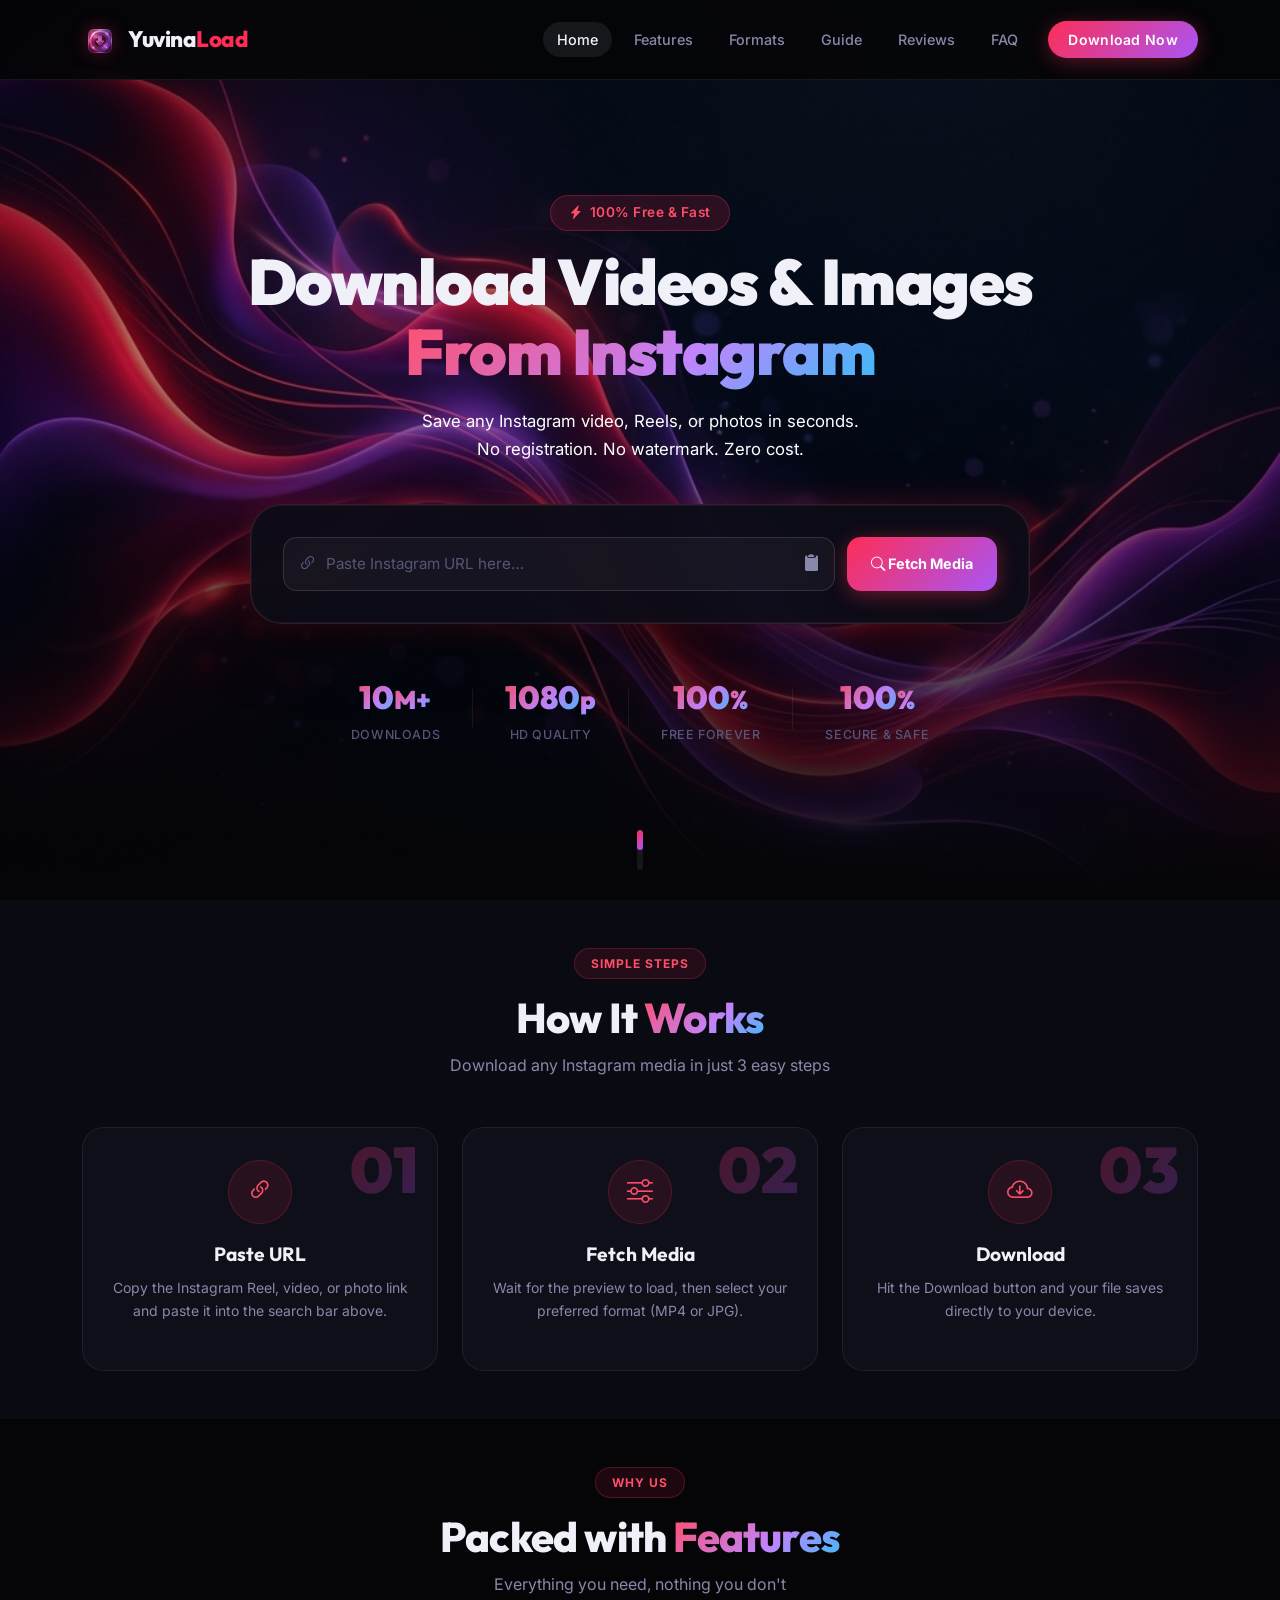
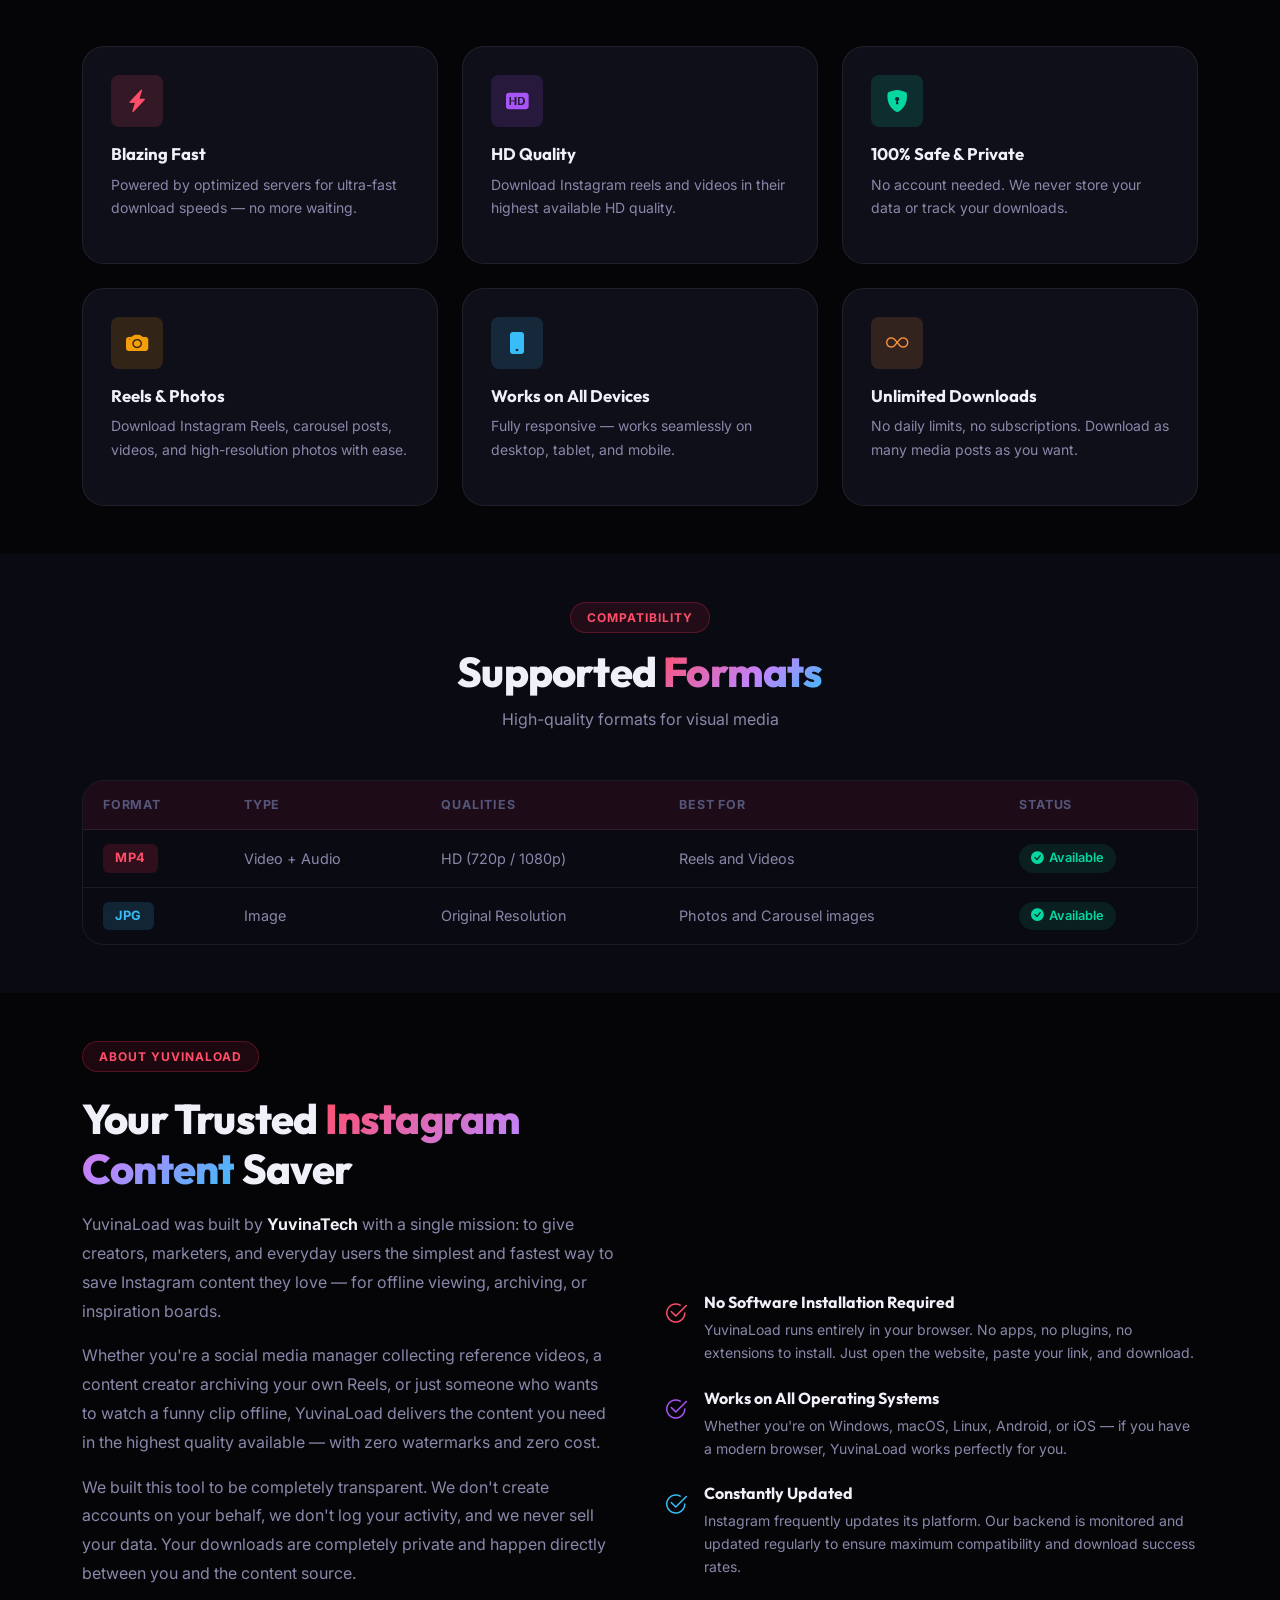
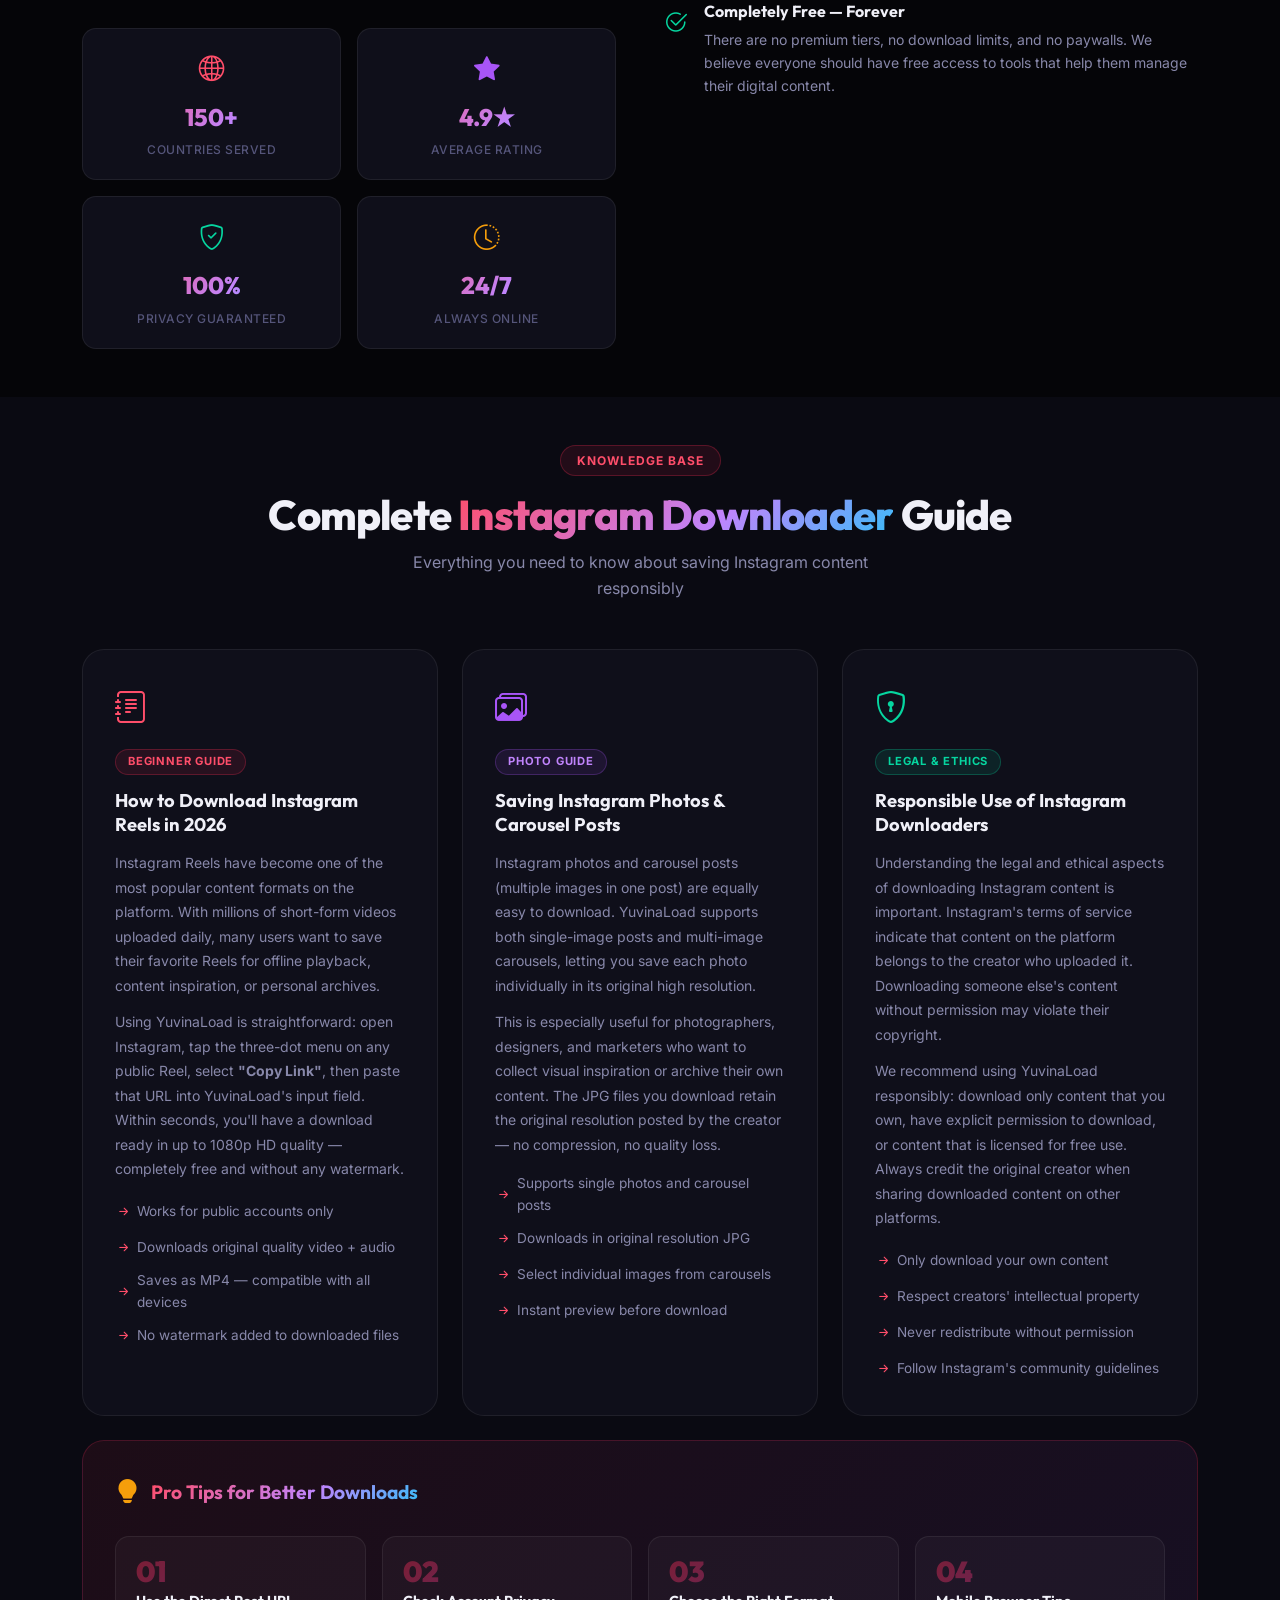
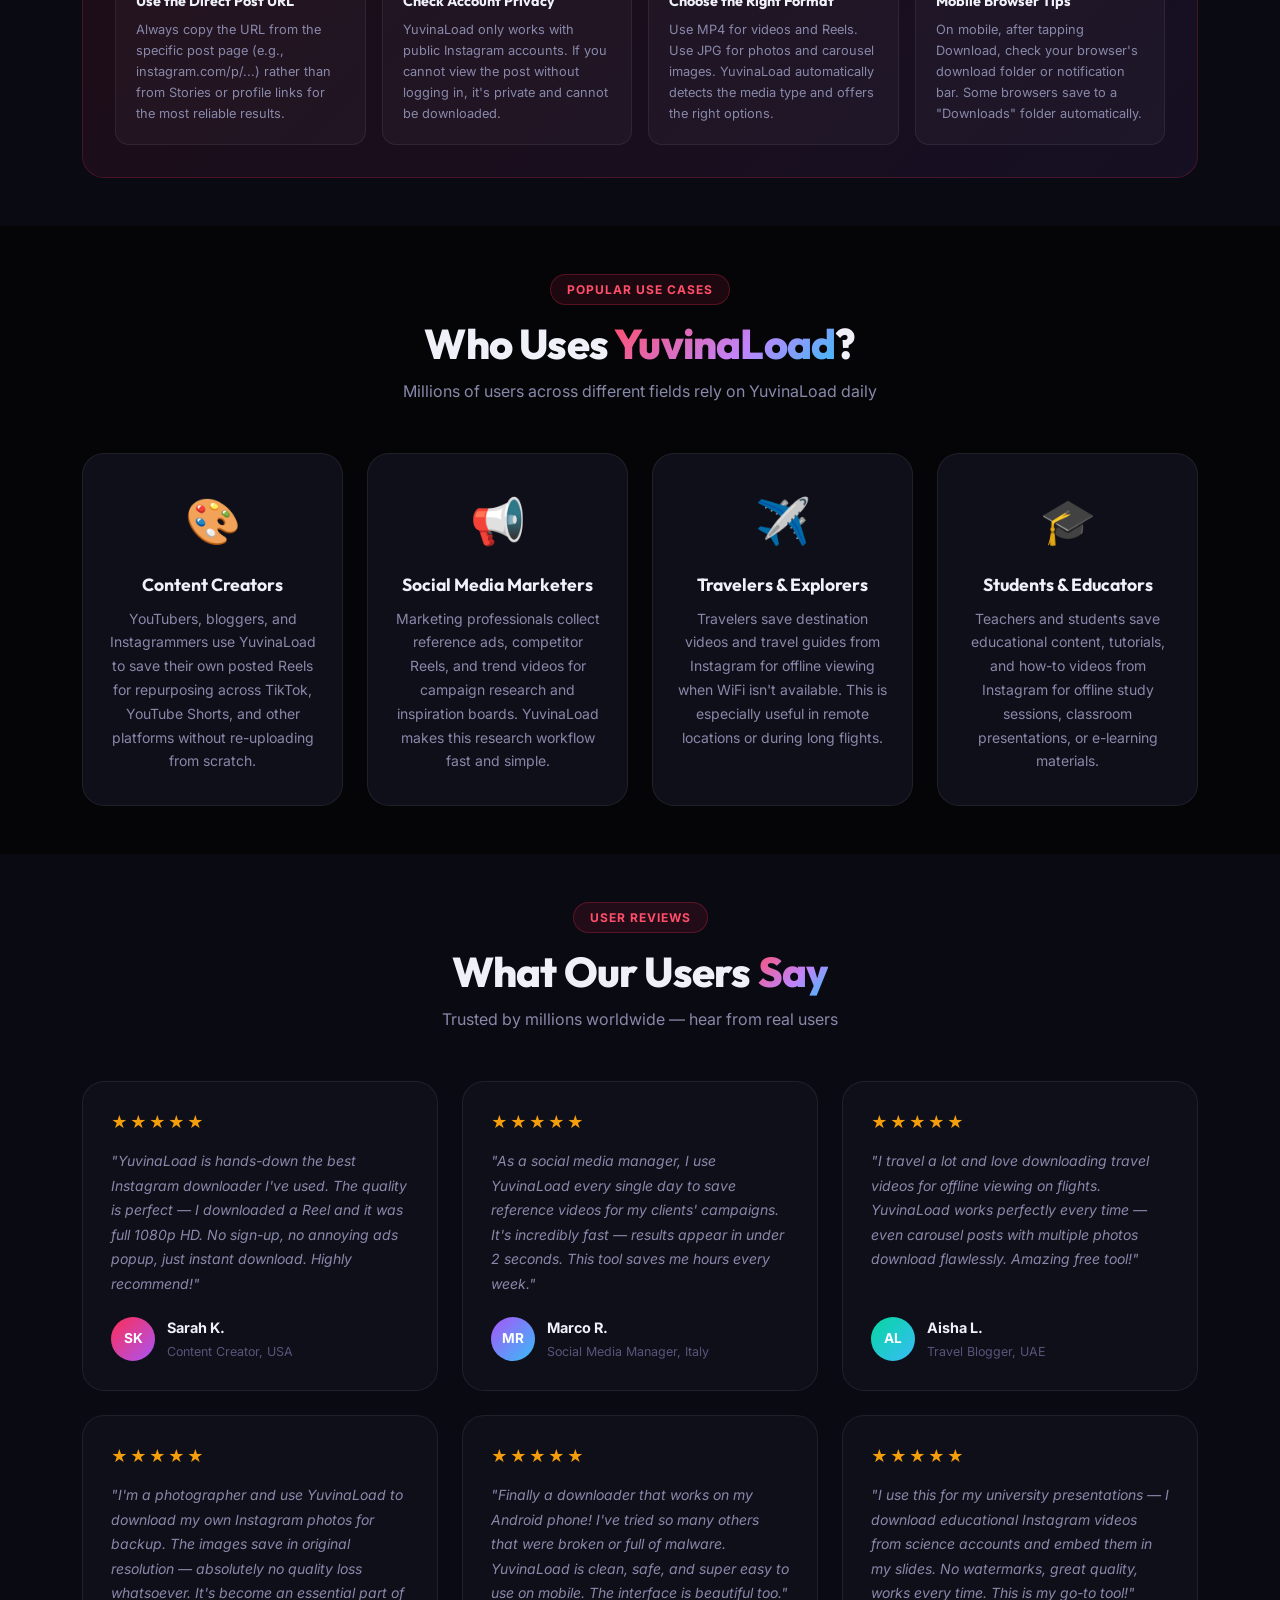
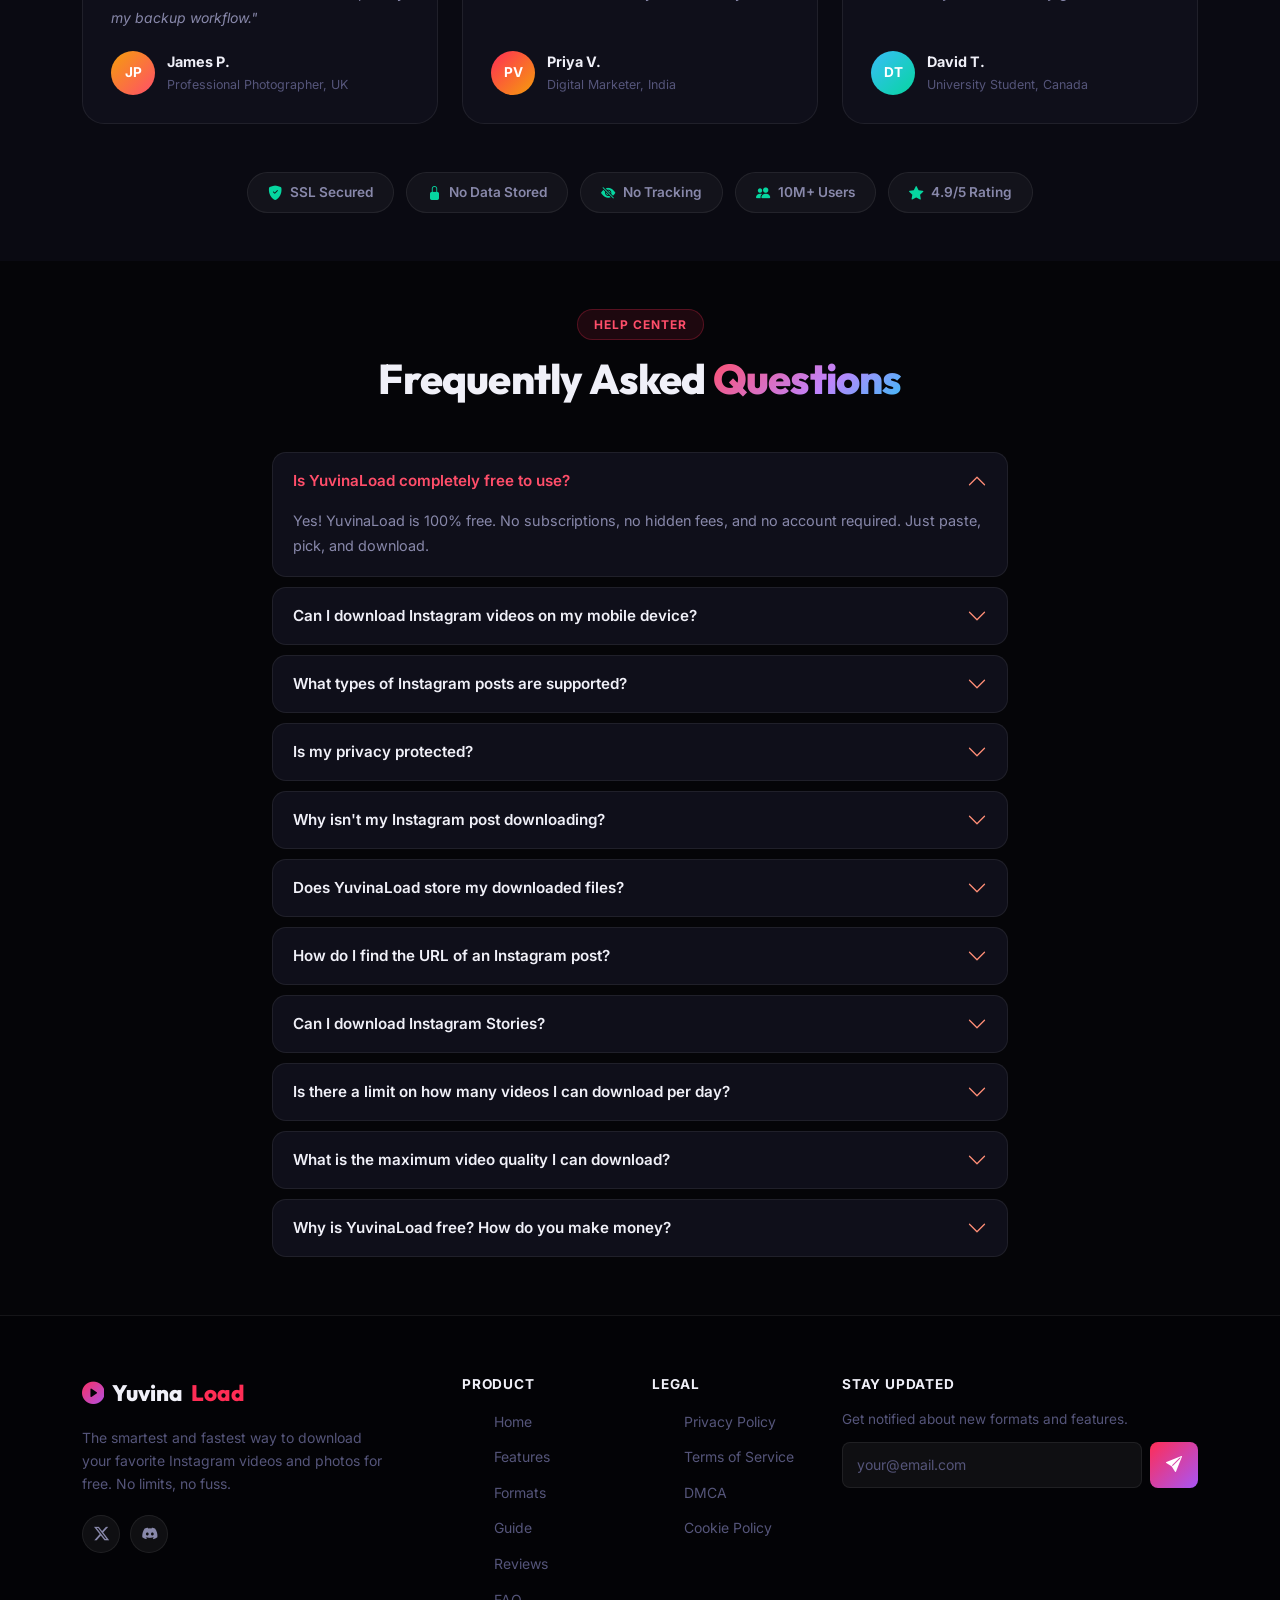
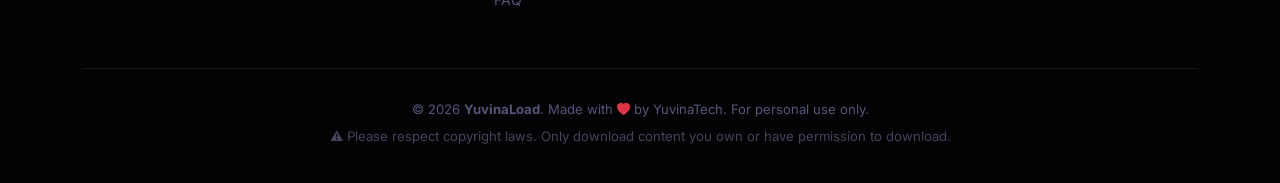
==== commit 7576c464: "added new content" ====
--- a/index.html
+++ b/index.html
@@ -69,6 +69,8 @@
           <li class="nav-item"><a class="nav-link nav-pill active" href="#home">Home</a></li>
           <li class="nav-item"><a class="nav-link nav-pill" href="#features">Features</a></li>
           <li class="nav-item"><a class="nav-link nav-pill" href="#formats">Formats</a></li>
+          <li class="nav-item"><a class="nav-link nav-pill" href="#guide">Guide</a></li>
+          <li class="nav-item"><a class="nav-link nav-pill" href="#reviews">Reviews</a></li>
           <li class="nav-item"><a class="nav-link nav-pill" href="#faq">FAQ</a></li>
           <li class="nav-item">
             <a class="btn btn-glow-sm ms-2" href="#downloader">Download Now</a>
@@ -343,6 +345,355 @@
     </div>
   </section>
 
+  <!-- ═══════════════ ABOUT / EDITORIAL ═══════════════ -->
+  <section class="section-darker py-5" id="about">
+    <div class="container">
+      <div class="row g-5 align-items-center">
+        <div class="col-lg-6">
+          <span class="section-tag">About YuvinaLoad</span>
+          <h2 class="section-title mt-2">Your Trusted <span class="gradient-text">Instagram Content</span> Saver</h2>
+          <p class="mt-3" style="color:var(--text-secondary);line-height:1.8;">
+            YuvinaLoad was built by <strong style="color:var(--text-primary);">YuvinaTech</strong> with a single mission: to give creators, marketers, and everyday users the simplest and fastest way to save Instagram content they love — for offline viewing, archiving, or inspiration boards.
+          </p>
+          <p class="mt-3" style="color:var(--text-secondary);line-height:1.8;">
+            Whether you're a social media manager collecting reference videos, a content creator archiving your own Reels, or just someone who wants to watch a funny clip offline, YuvinaLoad delivers the content you need in the highest quality available — with zero watermarks and zero cost.
+          </p>
+          <p class="mt-3" style="color:var(--text-secondary);line-height:1.8;">
+            We built this tool to be completely transparent. We don't create accounts on your behalf, we don't log your activity, and we never sell your data. Your downloads are completely private and happen directly between you and the content source.
+          </p>
+          <div class="row g-3 mt-4">
+            <div class="col-6">
+              <div class="about-stat-card">
+                <div class="about-stat-icon"><i class="bi bi-globe2"></i></div>
+                <div class="about-stat-num">150+</div>
+                <div class="about-stat-label">Countries Served</div>
+              </div>
+            </div>
+            <div class="col-6">
+              <div class="about-stat-card">
+                <div class="about-stat-icon" style="color:#a855f7;"><i class="bi bi-star-fill"></i></div>
+                <div class="about-stat-num">4.9★</div>
+                <div class="about-stat-label">Average Rating</div>
+              </div>
+            </div>
+            <div class="col-6">
+              <div class="about-stat-card">
+                <div class="about-stat-icon" style="color:#06d6a0;"><i class="bi bi-shield-check"></i></div>
+                <div class="about-stat-num">100%</div>
+                <div class="about-stat-label">Privacy Guaranteed</div>
+              </div>
+            </div>
+            <div class="col-6">
+              <div class="about-stat-card">
+                <div class="about-stat-icon" style="color:#f59e0b;"><i class="bi bi-clock-history"></i></div>
+                <div class="about-stat-num">24/7</div>
+                <div class="about-stat-label">Always Online</div>
+              </div>
+            </div>
+          </div>
+        </div>
+        <div class="col-lg-6">
+          <div class="about-feature-list">
+            <div class="about-feature-item">
+              <div class="about-feature-icon"><i class="bi bi-check2-circle"></i></div>
+              <div>
+                <h5 class="about-feature-title">No Software Installation Required</h5>
+                <p class="about-feature-text">YuvinaLoad runs entirely in your browser. No apps, no plugins, no extensions to install. Just open the website, paste your link, and download.</p>
+              </div>
+            </div>
+            <div class="about-feature-item">
+              <div class="about-feature-icon" style="color:#a855f7;"><i class="bi bi-check2-circle"></i></div>
+              <div>
+                <h5 class="about-feature-title">Works on All Operating Systems</h5>
+                <p class="about-feature-text">Whether you're on Windows, macOS, Linux, Android, or iOS — if you have a modern browser, YuvinaLoad works perfectly for you.</p>
+              </div>
+            </div>
+            <div class="about-feature-item">
+              <div class="about-feature-icon" style="color:#38bdf8;"><i class="bi bi-check2-circle"></i></div>
+              <div>
+                <h5 class="about-feature-title">Constantly Updated</h5>
+                <p class="about-feature-text">Instagram frequently updates its platform. Our backend is monitored and updated regularly to ensure maximum compatibility and download success rates.</p>
+              </div>
+            </div>
+            <div class="about-feature-item">
+              <div class="about-feature-icon" style="color:#06d6a0;"><i class="bi bi-check2-circle"></i></div>
+              <div>
+                <h5 class="about-feature-title">Completely Free — Forever</h5>
+                <p class="about-feature-text">There are no premium tiers, no download limits, and no paywalls. We believe everyone should have free access to tools that help them manage their digital content.</p>
+              </div>
+            </div>
+          </div>
+        </div>
+      </div>
+    </div>
+  </section>
+
+  <!-- ═══════════════ GUIDE SECTION ═══════════════ -->
+  <section class="section-dark py-5" id="guide">
+    <div class="container">
+      <div class="section-header text-center mb-5">
+        <span class="section-tag">Knowledge Base</span>
+        <h2 class="section-title">Complete <span class="gradient-text">Instagram Downloader</span> Guide</h2>
+        <p class="section-subtitle">Everything you need to know about saving Instagram content responsibly</p>
+      </div>
+
+      <div class="row g-4">
+
+        <!-- Article 1 -->
+        <div class="col-lg-4">
+          <div class="guide-card">
+            <div class="guide-card-icon"><i class="bi bi-journal-text"></i></div>
+            <span class="guide-tag">Beginner Guide</span>
+            <h4 class="guide-title">How to Download Instagram Reels in 2026</h4>
+            <p class="guide-text">
+              Instagram Reels have become one of the most popular content formats on the platform. With millions of short-form videos uploaded daily, many users want to save their favorite Reels for offline playback, content inspiration, or personal archives.
+            </p>
+            <p class="guide-text">
+              Using YuvinaLoad is straightforward: open Instagram, tap the three-dot menu on any public Reel, select <strong>"Copy Link"</strong>, then paste that URL into YuvinaLoad's input field. Within seconds, you'll have a download ready in up to 1080p HD quality — completely free and without any watermark.
+            </p>
+            <ul class="guide-list">
+              <li><i class="bi bi-arrow-right-short"></i> Works for public accounts only</li>
+              <li><i class="bi bi-arrow-right-short"></i> Downloads original quality video + audio</li>
+              <li><i class="bi bi-arrow-right-short"></i> Saves as MP4 — compatible with all devices</li>
+              <li><i class="bi bi-arrow-right-short"></i> No watermark added to downloaded files</li>
+            </ul>
+          </div>
+        </div>
+
+        <!-- Article 2 -->
+        <div class="col-lg-4">
+          <div class="guide-card">
+            <div class="guide-card-icon" style="color:#a855f7;"><i class="bi bi-images"></i></div>
+            <span class="guide-tag" style="background:rgba(168,85,247,0.1);color:#c084fc;border-color:rgba(168,85,247,0.25);">Photo Guide</span>
+            <h4 class="guide-title">Saving Instagram Photos & Carousel Posts</h4>
+            <p class="guide-text">
+              Instagram photos and carousel posts (multiple images in one post) are equally easy to download. YuvinaLoad supports both single-image posts and multi-image carousels, letting you save each photo individually in its original high resolution.
+            </p>
+            <p class="guide-text">
+              This is especially useful for photographers, designers, and marketers who want to collect visual inspiration or archive their own content. The JPG files you download retain the original resolution posted by the creator — no compression, no quality loss.
+            </p>
+            <ul class="guide-list">
+              <li><i class="bi bi-arrow-right-short"></i> Supports single photos and carousel posts</li>
+              <li><i class="bi bi-arrow-right-short"></i> Downloads in original resolution JPG</li>
+              <li><i class="bi bi-arrow-right-short"></i> Select individual images from carousels</li>
+              <li><i class="bi bi-arrow-right-short"></i> Instant preview before download</li>
+            </ul>
+          </div>
+        </div>
+
+        <!-- Article 3 -->
+        <div class="col-lg-4">
+          <div class="guide-card">
+            <div class="guide-card-icon" style="color:#06d6a0;"><i class="bi bi-shield-lock"></i></div>
+            <span class="guide-tag" style="background:rgba(6,214,160,0.1);color:#06d6a0;border-color:rgba(6,214,160,0.25);">Legal & Ethics</span>
+            <h4 class="guide-title">Responsible Use of Instagram Downloaders</h4>
+            <p class="guide-text">
+              Understanding the legal and ethical aspects of downloading Instagram content is important. Instagram's terms of service indicate that content on the platform belongs to the creator who uploaded it. Downloading someone else's content without permission may violate their copyright.
+            </p>
+            <p class="guide-text">
+              We recommend using YuvinaLoad responsibly: download only content that you own, have explicit permission to download, or content that is licensed for free use. Always credit the original creator when sharing downloaded content on other platforms.
+            </p>
+            <ul class="guide-list">
+              <li><i class="bi bi-arrow-right-short"></i> Only download your own content</li>
+              <li><i class="bi bi-arrow-right-short"></i> Respect creators' intellectual property</li>
+              <li><i class="bi bi-arrow-right-short"></i> Never redistribute without permission</li>
+              <li><i class="bi bi-arrow-right-short"></i> Follow Instagram's community guidelines</li>
+            </ul>
+          </div>
+        </div>
+
+        <!-- Tips Row -->
+        <div class="col-12">
+          <div class="tips-banner">
+            <div class="tips-banner-header">
+              <i class="bi bi-lightbulb-fill"></i>
+              <h4>Pro Tips for Better Downloads</h4>
+            </div>
+            <div class="row g-3 mt-2">
+              <div class="col-md-3">
+                <div class="tip-item">
+                  <div class="tip-num">01</div>
+                  <h6 class="tip-title">Use the Direct Post URL</h6>
+                  <p class="tip-text">Always copy the URL from the specific post page (e.g., instagram.com/p/...) rather than from Stories or profile links for the most reliable results.</p>
+                </div>
+              </div>
+              <div class="col-md-3">
+                <div class="tip-item">
+                  <div class="tip-num">02</div>
+                  <h6 class="tip-title">Check Account Privacy</h6>
+                  <p class="tip-text">YuvinaLoad only works with public Instagram accounts. If you cannot view the post without logging in, it's private and cannot be downloaded.</p>
+                </div>
+              </div>
+              <div class="col-md-3">
+                <div class="tip-item">
+                  <div class="tip-num">03</div>
+                  <h6 class="tip-title">Choose the Right Format</h6>
+                  <p class="tip-text">Use MP4 for videos and Reels. Use JPG for photos and carousel images. YuvinaLoad automatically detects the media type and offers the right options.</p>
+                </div>
+              </div>
+              <div class="col-md-3">
+                <div class="tip-item">
+                  <div class="tip-num">04</div>
+                  <h6 class="tip-title">Mobile Browser Tips</h6>
+                  <p class="tip-text">On mobile, after tapping Download, check your browser's download folder or notification bar. Some browsers save to a "Downloads" folder automatically.</p>
+                </div>
+              </div>
+            </div>
+          </div>
+        </div>
+
+      </div>
+    </div>
+  </section>
+
+  <!-- ═══════════════ USE CASES ═══════════════ -->
+  <section class="section-darker py-5" id="usecases">
+    <div class="container">
+      <div class="section-header text-center mb-5">
+        <span class="section-tag">Popular Use Cases</span>
+        <h2 class="section-title">Who Uses <span class="gradient-text">YuvinaLoad</span>?</h2>
+        <p class="section-subtitle">Millions of users across different fields rely on YuvinaLoad daily</p>
+      </div>
+      <div class="row g-4">
+        <div class="col-md-6 col-lg-3">
+          <div class="usecase-card">
+            <div class="usecase-emoji">🎨</div>
+            <h5 class="usecase-title">Content Creators</h5>
+            <p class="usecase-text">YouTubers, bloggers, and Instagrammers use YuvinaLoad to save their own posted Reels for repurposing across TikTok, YouTube Shorts, and other platforms without re-uploading from scratch.</p>
+          </div>
+        </div>
+        <div class="col-md-6 col-lg-3">
+          <div class="usecase-card">
+            <div class="usecase-emoji">📢</div>
+            <h5 class="usecase-title">Social Media Marketers</h5>
+            <p class="usecase-text">Marketing professionals collect reference ads, competitor Reels, and trend videos for campaign research and inspiration boards. YuvinaLoad makes this research workflow fast and simple.</p>
+          </div>
+        </div>
+        <div class="col-md-6 col-lg-3">
+          <div class="usecase-card">
+            <div class="usecase-emoji">✈️</div>
+            <h5 class="usecase-title">Travelers & Explorers</h5>
+            <p class="usecase-text">Travelers save destination videos and travel guides from Instagram for offline viewing when WiFi isn't available. This is especially useful in remote locations or during long flights.</p>
+          </div>
+        </div>
+        <div class="col-md-6 col-lg-3">
+          <div class="usecase-card">
+            <div class="usecase-emoji">🎓</div>
+            <h5 class="usecase-title">Students & Educators</h5>
+            <p class="usecase-text">Teachers and students save educational content, tutorials, and how-to videos from Instagram for offline study sessions, classroom presentations, or e-learning materials.</p>
+          </div>
+        </div>
+      </div>
+    </div>
+  </section>
+
+  <!-- ═══════════════ TESTIMONIALS / REVIEWS ═══════════════ -->
+  <section class="section-dark py-5" id="reviews">
+    <div class="container">
+      <div class="section-header text-center mb-5">
+        <span class="section-tag">User Reviews</span>
+        <h2 class="section-title">What Our Users <span class="gradient-text">Say</span></h2>
+        <p class="section-subtitle">Trusted by millions worldwide — hear from real users</p>
+      </div>
+      <div class="row g-4">
+
+        <div class="col-md-6 col-lg-4">
+          <div class="review-card">
+            <div class="review-stars">★★★★★</div>
+            <p class="review-text">"YuvinaLoad is hands-down the best Instagram downloader I've used. The quality is perfect — I downloaded a Reel and it was full 1080p HD. No sign-up, no annoying ads popup, just instant download. Highly recommend!"</p>
+            <div class="review-author">
+              <div class="review-avatar" style="background:linear-gradient(135deg,#ff2d55,#a855f7);">SK</div>
+              <div>
+                <div class="review-name">Sarah K.</div>
+                <div class="review-role">Content Creator, USA</div>
+              </div>
+            </div>
+          </div>
+        </div>
+
+        <div class="col-md-6 col-lg-4">
+          <div class="review-card">
+            <div class="review-stars">★★★★★</div>
+            <p class="review-text">"As a social media manager, I use YuvinaLoad every single day to save reference videos for my clients' campaigns. It's incredibly fast — results appear in under 2 seconds. This tool saves me hours every week."</p>
+            <div class="review-author">
+              <div class="review-avatar" style="background:linear-gradient(135deg,#a855f7,#38bdf8);">MR</div>
+              <div>
+                <div class="review-name">Marco R.</div>
+                <div class="review-role">Social Media Manager, Italy</div>
+              </div>
+            </div>
+          </div>
+        </div>
+
+        <div class="col-md-6 col-lg-4">
+          <div class="review-card">
+            <div class="review-stars">★★★★★</div>
+            <p class="review-text">"I travel a lot and love downloading travel videos for offline viewing on flights. YuvinaLoad works perfectly every time — even carousel posts with multiple photos download flawlessly. Amazing free tool!"</p>
+            <div class="review-author">
+              <div class="review-avatar" style="background:linear-gradient(135deg,#06d6a0,#38bdf8);">AL</div>
+              <div>
+                <div class="review-name">Aisha L.</div>
+                <div class="review-role">Travel Blogger, UAE</div>
+              </div>
+            </div>
+          </div>
+        </div>
+
+        <div class="col-md-6 col-lg-4">
+          <div class="review-card">
+            <div class="review-stars">★★★★★</div>
+            <p class="review-text">"I'm a photographer and use YuvinaLoad to download my own Instagram photos for backup. The images save in original resolution — absolutely no quality loss whatsoever. It's become an essential part of my backup workflow."</p>
+            <div class="review-author">
+              <div class="review-avatar" style="background:linear-gradient(135deg,#f59e0b,#ff4e6a);">JP</div>
+              <div>
+                <div class="review-name">James P.</div>
+                <div class="review-role">Professional Photographer, UK</div>
+              </div>
+            </div>
+          </div>
+        </div>
+
+        <div class="col-md-6 col-lg-4">
+          <div class="review-card">
+            <div class="review-stars">★★★★★</div>
+            <p class="review-text">"Finally a downloader that works on my Android phone! I've tried so many others that were broken or full of malware. YuvinaLoad is clean, safe, and super easy to use on mobile. The interface is beautiful too."</p>
+            <div class="review-author">
+              <div class="review-avatar" style="background:linear-gradient(135deg,#ff2d55,#f59e0b);">PV</div>
+              <div>
+                <div class="review-name">Priya V.</div>
+                <div class="review-role">Digital Marketer, India</div>
+              </div>
+            </div>
+          </div>
+        </div>
+
+        <div class="col-md-6 col-lg-4">
+          <div class="review-card">
+            <div class="review-stars">★★★★★</div>
+            <p class="review-text">"I use this for my university presentations — I download educational Instagram videos from science accounts and embed them in my slides. No watermarks, great quality, works every time. This is my go-to tool!"</p>
+            <div class="review-author">
+              <div class="review-avatar" style="background:linear-gradient(135deg,#38bdf8,#06d6a0);">DT</div>
+              <div>
+                <div class="review-name">David T.</div>
+                <div class="review-role">University Student, Canada</div>
+              </div>
+            </div>
+          </div>
+        </div>
+
+      </div>
+
+      <!-- Trust badges -->
+      <div class="trust-badges mt-5">
+        <div class="trust-badge"><i class="bi bi-shield-fill-check"></i> SSL Secured</div>
+        <div class="trust-badge"><i class="bi bi-lock-fill"></i> No Data Stored</div>
+        <div class="trust-badge"><i class="bi bi-eye-slash-fill"></i> No Tracking</div>
+        <div class="trust-badge"><i class="bi bi-people-fill"></i> 10M+ Users</div>
+        <div class="trust-badge"><i class="bi bi-star-fill"></i> 4.9/5 Rating</div>
+      </div>
+    </div>
+  </section>
+
   <!-- ═══════════════ FAQ ═══════════════ -->
   <section class="section-darker py-5" id="faq">
     <div class="container">
@@ -415,6 +766,85 @@
               <div id="faq5" class="accordion-collapse collapse" data-bs-parent="#faqAccordion">
                 <div class="accordion-body custom-acc-body">
                   Make sure the URL is a valid Instagram link from a public account. Private account posts are not downloadable. If the link is valid and public, the downloader might need cookies configuration to bypass platform restrictions.
+                </div>
+              </div>
+            </div>
+
+
+            <div class="accordion-item custom-acc-item">
+              <h2 class="accordion-header">
+                <button class="accordion-button custom-acc-btn collapsed" type="button" data-bs-toggle="collapse" data-bs-target="#faq6">
+                  Does YuvinaLoad store my downloaded files?
+                </button>
+              </h2>
+              <div id="faq6" class="accordion-collapse collapse" data-bs-parent="#faqAccordion">
+                <div class="accordion-body custom-acc-body">
+                  No. YuvinaLoad does not store any files on our servers after your download is complete. Files are streamed directly to your device. We operate a privacy-first policy — your browsing and download history is never saved or shared.
+                </div>
+              </div>
+            </div>
+
+            <div class="accordion-item custom-acc-item">
+              <h2 class="accordion-header">
+                <button class="accordion-button custom-acc-btn collapsed" type="button" data-bs-toggle="collapse" data-bs-target="#faq7">
+                  How do I find the URL of an Instagram post?
+                </button>
+              </h2>
+              <div id="faq7" class="accordion-collapse collapse" data-bs-parent="#faqAccordion">
+                <div class="accordion-body custom-acc-body">
+                  On the Instagram app, tap the three-dot menu (⋯) on any post or Reel, then select <strong>"Copy Link"</strong>. On desktop, right-click the post or click the three-dot icon and choose <strong>"Copy link"</strong>. Paste that copied URL into YuvinaLoad's input field.
+                </div>
+              </div>
+            </div>
+
+            <div class="accordion-item custom-acc-item">
+              <h2 class="accordion-header">
+                <button class="accordion-button custom-acc-btn collapsed" type="button" data-bs-toggle="collapse" data-bs-target="#faq8">
+                  Can I download Instagram Stories?
+                </button>
+              </h2>
+              <div id="faq8" class="accordion-collapse collapse" data-bs-parent="#faqAccordion">
+                <div class="accordion-body custom-acc-body">
+                  Currently, YuvinaLoad focuses on downloading Instagram Reels, Feed Videos, and Photos. Story download support depends on technical limitations, as Stories use temporary URLs. We are continuously working to expand format support. Check back for updates!
+                </div>
+              </div>
+            </div>
+
+            <div class="accordion-item custom-acc-item">
+              <h2 class="accordion-header">
+                <button class="accordion-button custom-acc-btn collapsed" type="button" data-bs-toggle="collapse" data-bs-target="#faq9">
+                  Is there a limit on how many videos I can download per day?
+                </button>
+              </h2>
+              <div id="faq9" class="accordion-collapse collapse" data-bs-parent="#faqAccordion">
+                <div class="accordion-body custom-acc-body">
+                  There are absolutely no daily download limits on YuvinaLoad. You can download as many Instagram videos, Reels, and photos as you need — unlimited and completely free. No subscription or account required.
+                </div>
+              </div>
+            </div>
+
+            <div class="accordion-item custom-acc-item">
+              <h2 class="accordion-header">
+                <button class="accordion-button custom-acc-btn collapsed" type="button" data-bs-toggle="collapse" data-bs-target="#faq10">
+                  What is the maximum video quality I can download?
+                </button>
+              </h2>
+              <div id="faq10" class="accordion-collapse collapse" data-bs-parent="#faqAccordion">
+                <div class="accordion-body custom-acc-body">
+                  YuvinaLoad downloads video in the highest quality that Instagram's servers provide for that specific post. This typically includes 720p HD and 1080p Full HD options depending on how the original creator uploaded the content. You can select your preferred quality before downloading.
+                </div>
+              </div>
+            </div>
+
+            <div class="accordion-item custom-acc-item">
+              <h2 class="accordion-header">
+                <button class="accordion-button custom-acc-btn collapsed" type="button" data-bs-toggle="collapse" data-bs-target="#faq11">
+                  Why is YuvinaLoad free? How do you make money?
+                </button>
+              </h2>
+              <div id="faq11" class="accordion-collapse collapse" data-bs-parent="#faqAccordion">
+                <div class="accordion-body custom-acc-body">
+                  YuvinaLoad is funded through non-intrusive advertising. We display ads to keep the service running for everyone — completely free. We believe essential tools should be accessible to all, regardless of budget. We will never introduce a paid subscription to use the core download functionality.
                 </div>
               </div>
             </div>
@@ -446,6 +876,8 @@
               <li><a href="#home">Home</a></li>
               <li><a href="#features">Features</a></li>
               <li><a href="#formats">Formats</a></li>
+              <li><a href="#guide">Guide</a></li>
+              <li><a href="#reviews">Reviews</a></li>
               <li><a href="#faq">FAQ</a></li>
             </ul>
           </div>
--- a/style.css
+++ b/style.css
@@ -1230,3 +1230,382 @@
   50%  { opacity: 1; }
   100% { transform: translateY(-100vh) translateX(var(--drift)) scale(0); opacity: 0; }
 }
+
+/* ══════════════════════════════
+   ABOUT SECTION
+══════════════════════════════ */
+.about-stat-card {
+  background: var(--bg-card);
+  border: 1px solid var(--border);
+  border-radius: var(--radius-md);
+  padding: 1.25rem;
+  text-align: center;
+  transition: all 0.3s ease;
+}
+
+.about-stat-card:hover {
+  border-color: rgba(255,45,85,0.3);
+  transform: translateY(-4px);
+  box-shadow: 0 8px 24px rgba(0,0,0,0.3);
+}
+
+.about-stat-icon {
+  font-size: 1.6rem;
+  color: var(--red-light);
+  margin-bottom: 8px;
+}
+
+.about-stat-num {
+  font-family: var(--ff-heading);
+  font-size: 1.5rem;
+  font-weight: 800;
+  background: var(--grad-text);
+  -webkit-background-clip: text;
+  -webkit-text-fill-color: transparent;
+  background-clip: text;
+}
+
+.about-stat-label {
+  font-size: 0.75rem;
+  color: var(--text-muted);
+  font-weight: 500;
+  text-transform: uppercase;
+  letter-spacing: 0.5px;
+  margin-top: 4px;
+}
+
+.about-feature-list {
+  display: flex;
+  flex-direction: column;
+  gap: 1.5rem;
+}
+
+.about-feature-item {
+  display: flex;
+  gap: 16px;
+  align-items: flex-start;
+}
+
+.about-feature-icon {
+  font-size: 1.5rem;
+  color: var(--red-light);
+  flex-shrink: 0;
+  margin-top: 2px;
+}
+
+.about-feature-title {
+  font-family: var(--ff-heading);
+  font-size: 1rem;
+  font-weight: 700;
+  margin-bottom: 6px;
+}
+
+.about-feature-text {
+  font-size: 0.875rem;
+  color: var(--text-secondary);
+  line-height: 1.65;
+  margin: 0;
+}
+
+/* ══════════════════════════════
+   GUIDE SECTION
+══════════════════════════════ */
+.guide-card {
+  background: var(--bg-card);
+  border: 1px solid var(--border);
+  border-radius: var(--radius-lg);
+  padding: 2rem;
+  height: 100%;
+  transition: all 0.35s ease;
+  position: relative;
+  overflow: hidden;
+}
+
+.guide-card::after {
+  content: '';
+  position: absolute;
+  bottom: 0; left: 0; right: 0;
+  height: 3px;
+  background: var(--grad-primary);
+  opacity: 0;
+  transition: opacity 0.3s;
+}
+
+.guide-card:hover {
+  border-color: rgba(255,45,85,0.25);
+  transform: translateY(-6px);
+  box-shadow: 0 20px 48px rgba(0,0,0,0.4);
+}
+
+.guide-card:hover::after { opacity: 1; }
+
+.guide-card-icon {
+  font-size: 2rem;
+  color: var(--red-light);
+  margin-bottom: 14px;
+}
+
+.guide-tag {
+  display: inline-block;
+  background: rgba(255,45,85,0.1);
+  border: 1px solid rgba(255,45,85,0.25);
+  color: var(--red-light);
+  font-size: 0.7rem;
+  font-weight: 700;
+  text-transform: uppercase;
+  letter-spacing: 0.8px;
+  padding: 3px 12px;
+  border-radius: 99px;
+  margin-bottom: 14px;
+}
+
+.guide-title {
+  font-family: var(--ff-heading);
+  font-size: 1.15rem;
+  font-weight: 700;
+  margin-bottom: 14px;
+  line-height: 1.3;
+}
+
+.guide-text {
+  font-size: 0.875rem;
+  color: var(--text-secondary);
+  line-height: 1.75;
+  margin-bottom: 12px;
+}
+
+.guide-list {
+  list-style: none;
+  padding: 0;
+  margin: 16px 0 0;
+  display: flex;
+  flex-direction: column;
+  gap: 8px;
+}
+
+.guide-list li {
+  font-size: 0.85rem;
+  color: var(--text-secondary);
+  display: flex;
+  align-items: center;
+  gap: 4px;
+}
+
+.guide-list li i {
+  color: var(--red-light);
+  font-size: 1.1rem;
+}
+
+/* Tips Banner */
+.tips-banner {
+  background: linear-gradient(135deg, rgba(255,45,85,0.08) 0%, rgba(168,85,247,0.08) 100%);
+  border: 1px solid rgba(255,45,85,0.2);
+  border-radius: var(--radius-lg);
+  padding: 2rem;
+}
+
+.tips-banner-header {
+  display: flex;
+  align-items: center;
+  gap: 12px;
+  margin-bottom: 8px;
+}
+
+.tips-banner-header i {
+  font-size: 1.5rem;
+  color: var(--amber);
+}
+
+.tips-banner-header h4 {
+  font-family: var(--ff-heading);
+  font-size: 1.2rem;
+  font-weight: 700;
+  margin: 0;
+  background: var(--grad-text);
+  -webkit-background-clip: text;
+  -webkit-text-fill-color: transparent;
+  background-clip: text;
+}
+
+.tip-item {
+  background: rgba(255,255,255,0.03);
+  border: 1px solid var(--border);
+  border-radius: var(--radius-md);
+  padding: 1.25rem;
+  height: 100%;
+  transition: all 0.3s ease;
+}
+
+.tip-item:hover {
+  border-color: rgba(168,85,247,0.3);
+  background: rgba(168,85,247,0.05);
+}
+
+.tip-num {
+  font-family: var(--ff-heading);
+  font-size: 1.8rem;
+  font-weight: 900;
+  background: var(--grad-primary);
+  -webkit-background-clip: text;
+  -webkit-text-fill-color: transparent;
+  background-clip: text;
+  opacity: 0.4;
+  line-height: 1;
+  margin-bottom: 8px;
+}
+
+.tip-title {
+  font-family: var(--ff-heading);
+  font-size: 0.9rem;
+  font-weight: 700;
+  margin-bottom: 8px;
+}
+
+.tip-text {
+  font-size: 0.8rem;
+  color: var(--text-secondary);
+  line-height: 1.65;
+  margin: 0;
+}
+
+/* ══════════════════════════════
+   USE CASES SECTION
+══════════════════════════════ */
+.usecase-card {
+  background: var(--bg-card);
+  border: 1px solid var(--border);
+  border-radius: var(--radius-lg);
+  padding: 2rem 1.5rem;
+  text-align: center;
+  height: 100%;
+  transition: all 0.35s ease;
+}
+
+.usecase-card:hover {
+  border-color: rgba(255,45,85,0.3);
+  transform: translateY(-6px);
+  box-shadow: 0 16px 40px rgba(0,0,0,0.4);
+}
+
+.usecase-emoji {
+  font-size: 2.8rem;
+  margin-bottom: 1rem;
+  display: block;
+}
+
+.usecase-title {
+  font-family: var(--ff-heading);
+  font-size: 1.1rem;
+  font-weight: 700;
+  margin-bottom: 12px;
+}
+
+.usecase-text {
+  font-size: 0.875rem;
+  color: var(--text-secondary);
+  line-height: 1.7;
+  margin: 0;
+}
+
+/* ══════════════════════════════
+   REVIEWS / TESTIMONIALS
+══════════════════════════════ */
+.review-card {
+  background: var(--bg-card);
+  border: 1px solid var(--border);
+  border-radius: var(--radius-lg);
+  padding: 1.75rem;
+  height: 100%;
+  transition: all 0.35s ease;
+  display: flex;
+  flex-direction: column;
+}
+
+.review-card:hover {
+  border-color: rgba(255,45,85,0.2);
+  transform: translateY(-5px);
+  box-shadow: 0 16px 40px rgba(0,0,0,0.35);
+}
+
+.review-stars {
+  color: var(--amber);
+  font-size: 1rem;
+  letter-spacing: 2px;
+  margin-bottom: 14px;
+}
+
+.review-text {
+  font-size: 0.875rem;
+  color: var(--text-secondary);
+  line-height: 1.75;
+  font-style: italic;
+  flex: 1;
+  margin-bottom: 20px;
+}
+
+.review-author {
+  display: flex;
+  align-items: center;
+  gap: 12px;
+}
+
+.review-avatar {
+  width: 44px;
+  height: 44px;
+  border-radius: 50%;
+  display: flex;
+  align-items: center;
+  justify-content: center;
+  font-size: 0.85rem;
+  font-weight: 700;
+  color: white;
+  flex-shrink: 0;
+}
+
+.review-name {
+  font-weight: 700;
+  font-size: 0.9rem;
+}
+
+.review-role {
+  font-size: 0.78rem;
+  color: var(--text-muted);
+  margin-top: 2px;
+}
+
+/* ── Trust Badges ── */
+.trust-badges {
+  display: flex;
+  flex-wrap: wrap;
+  justify-content: center;
+  gap: 12px;
+}
+
+.trust-badge {
+  display: inline-flex;
+  align-items: center;
+  gap: 8px;
+  background: rgba(255,255,255,0.04);
+  border: 1px solid var(--border);
+  border-radius: 99px;
+  padding: 8px 20px;
+  font-size: 0.85rem;
+  font-weight: 600;
+  color: var(--text-secondary);
+  transition: all 0.3s ease;
+}
+
+.trust-badge i {
+  color: var(--green);
+  font-size: 0.9rem;
+}
+
+.trust-badge:hover {
+  border-color: rgba(6,214,160,0.3);
+  color: var(--text-primary);
+  background: rgba(6,214,160,0.06);
+}
+
+/* ── fmt-jpg badge (was missing) ── */
+.fmt-jpg { background: rgba(56,189,248,0.15); color: var(--blue); }
+
